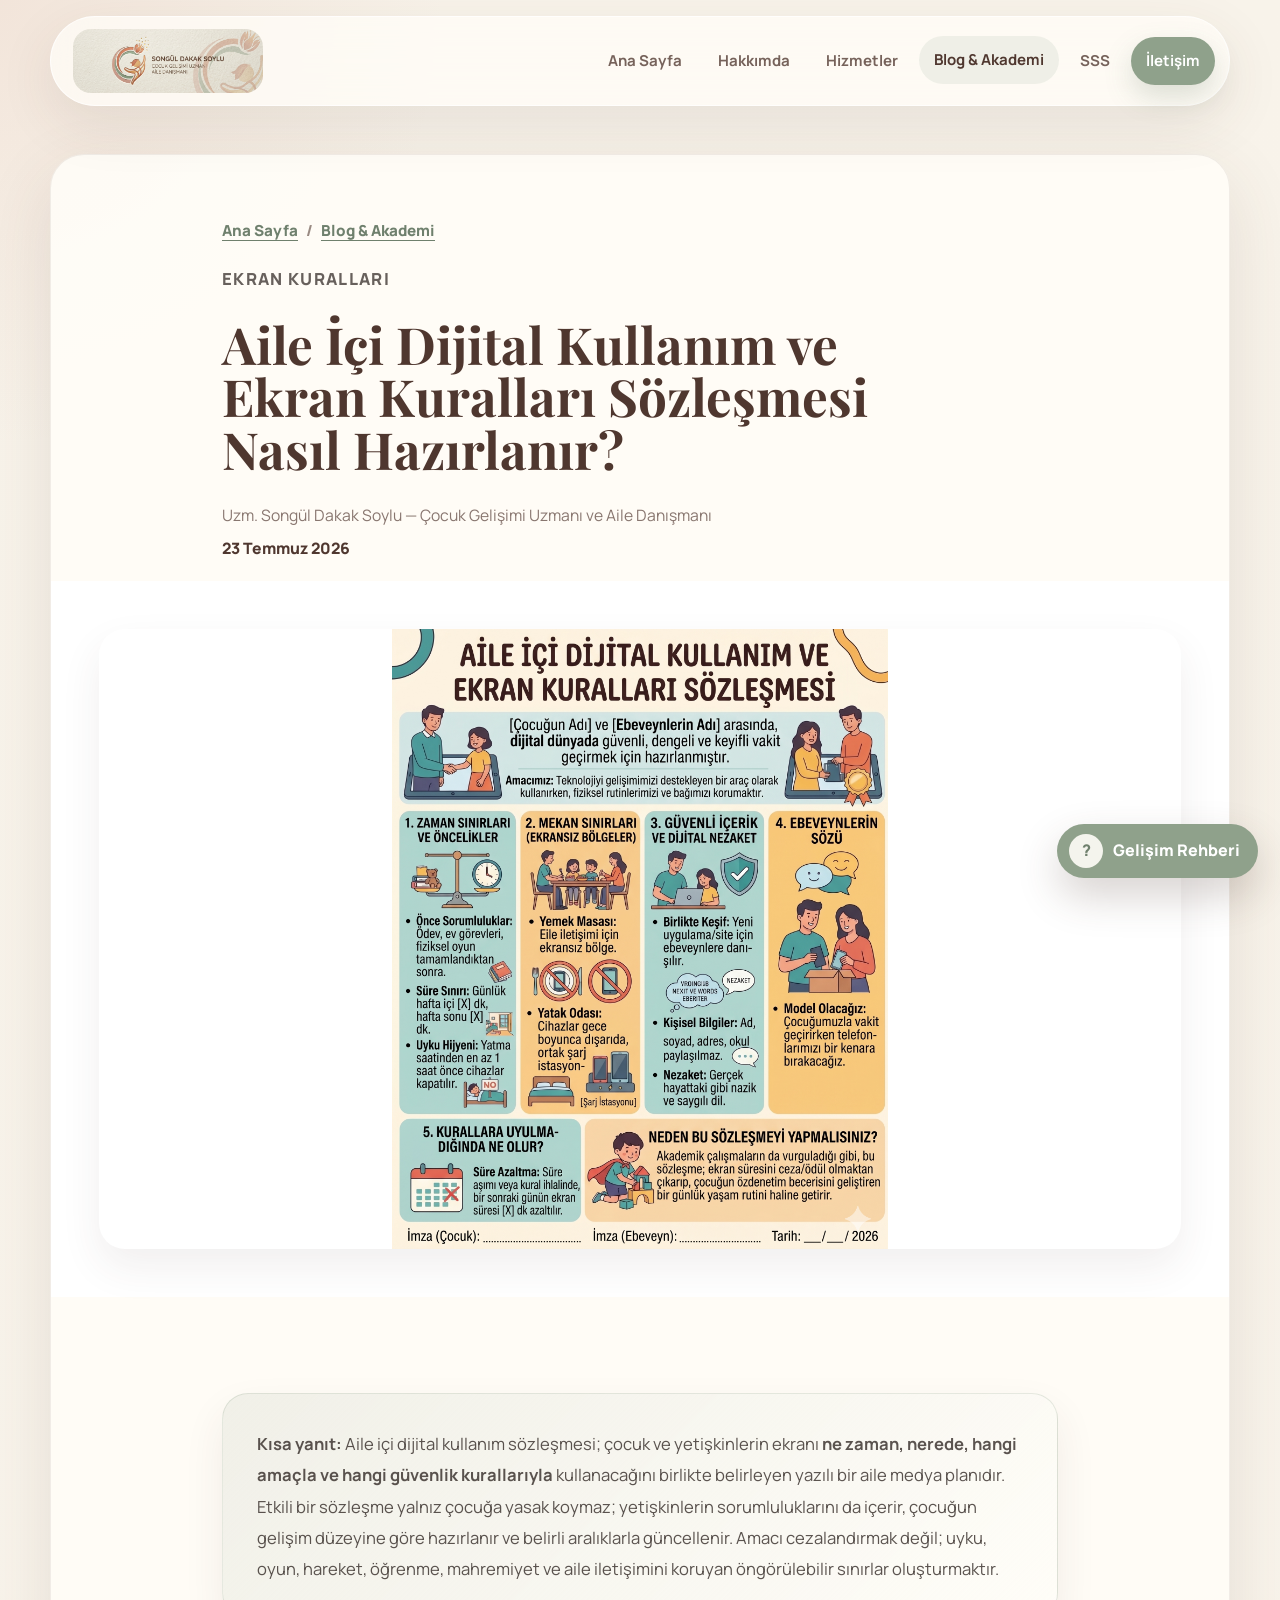
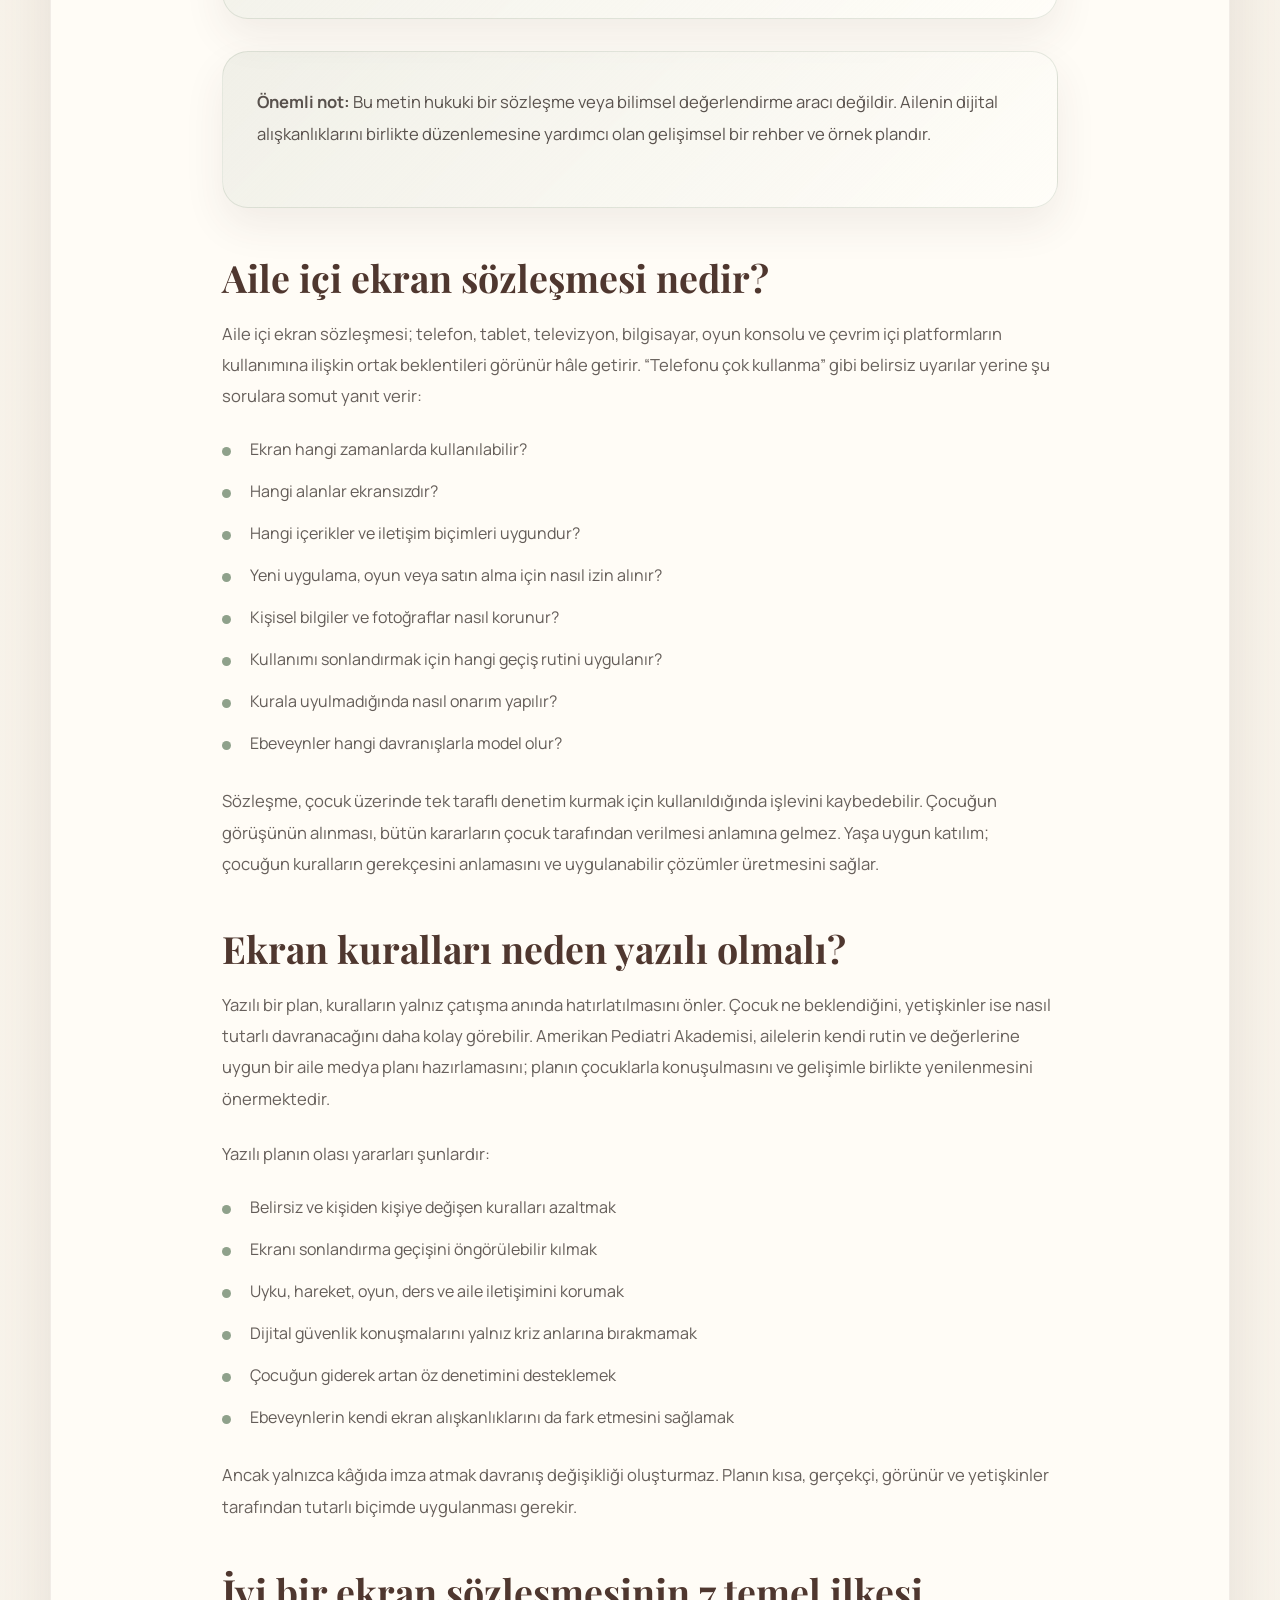
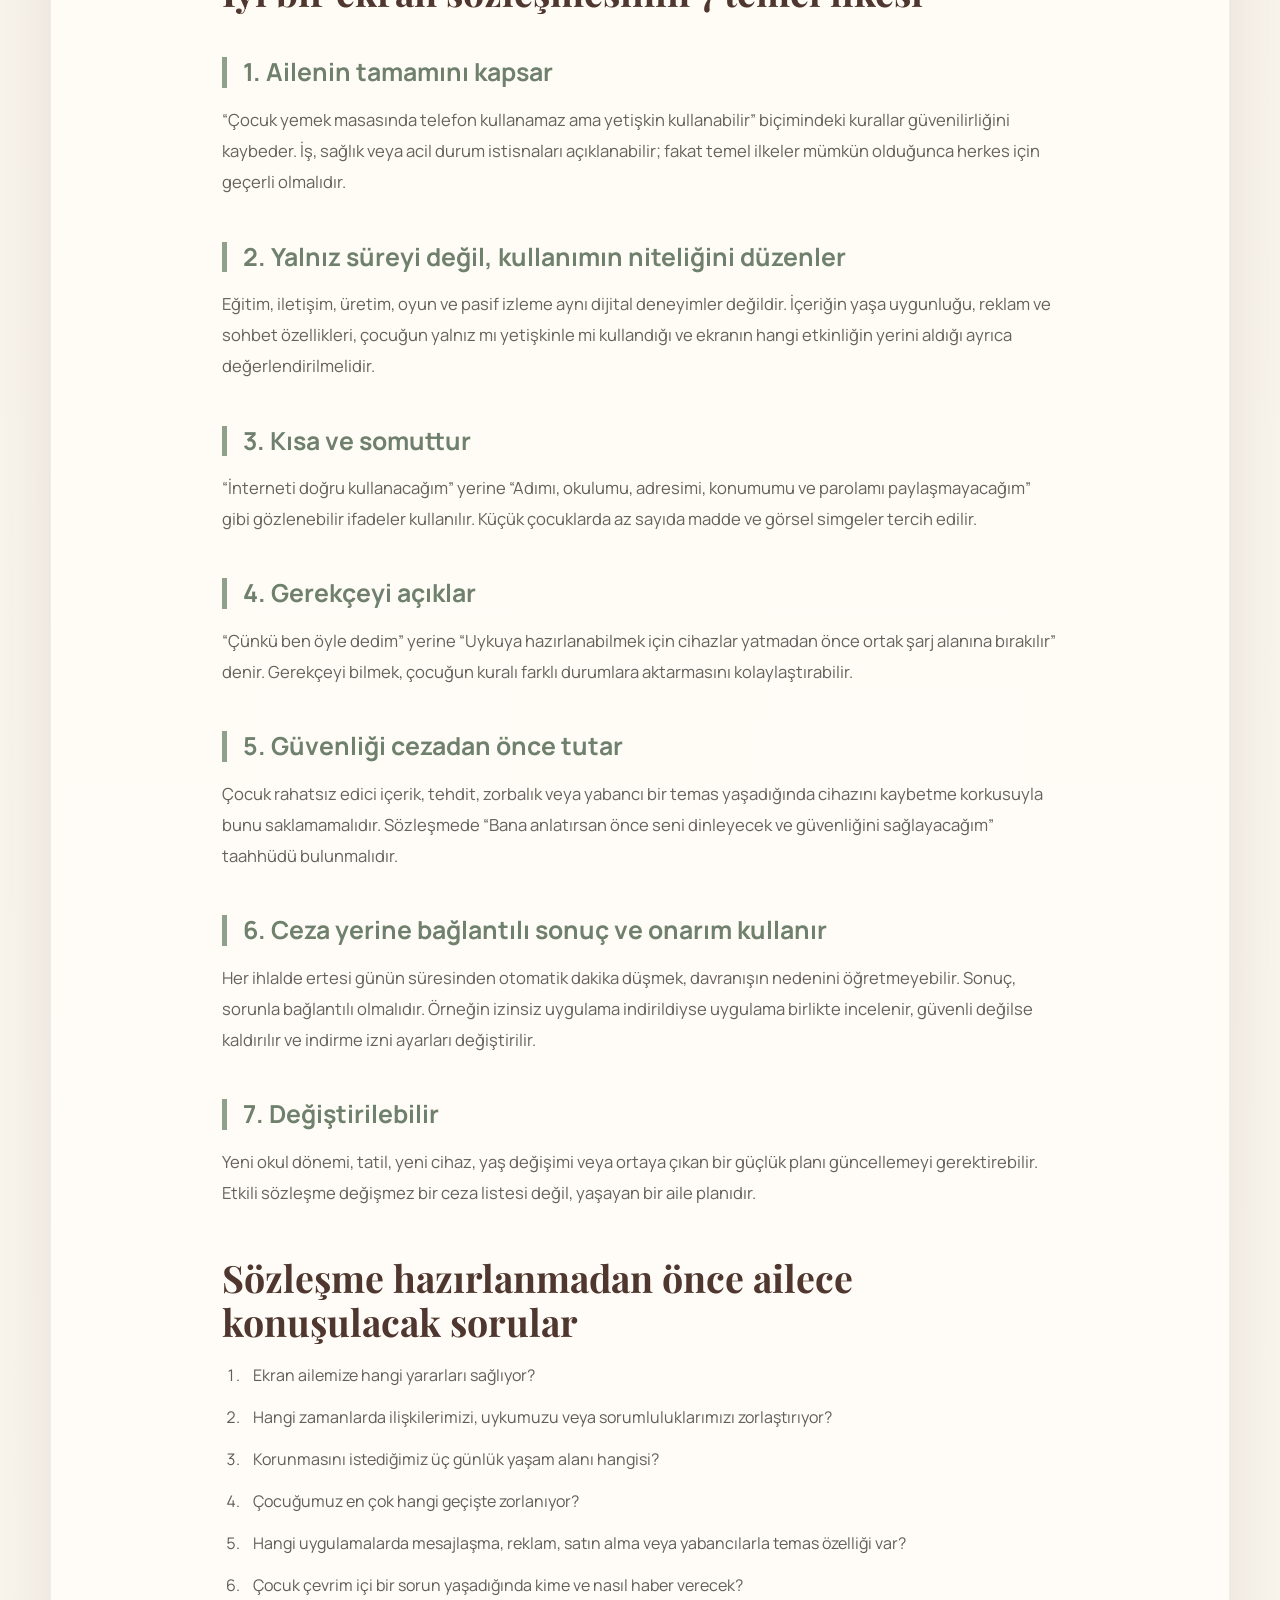
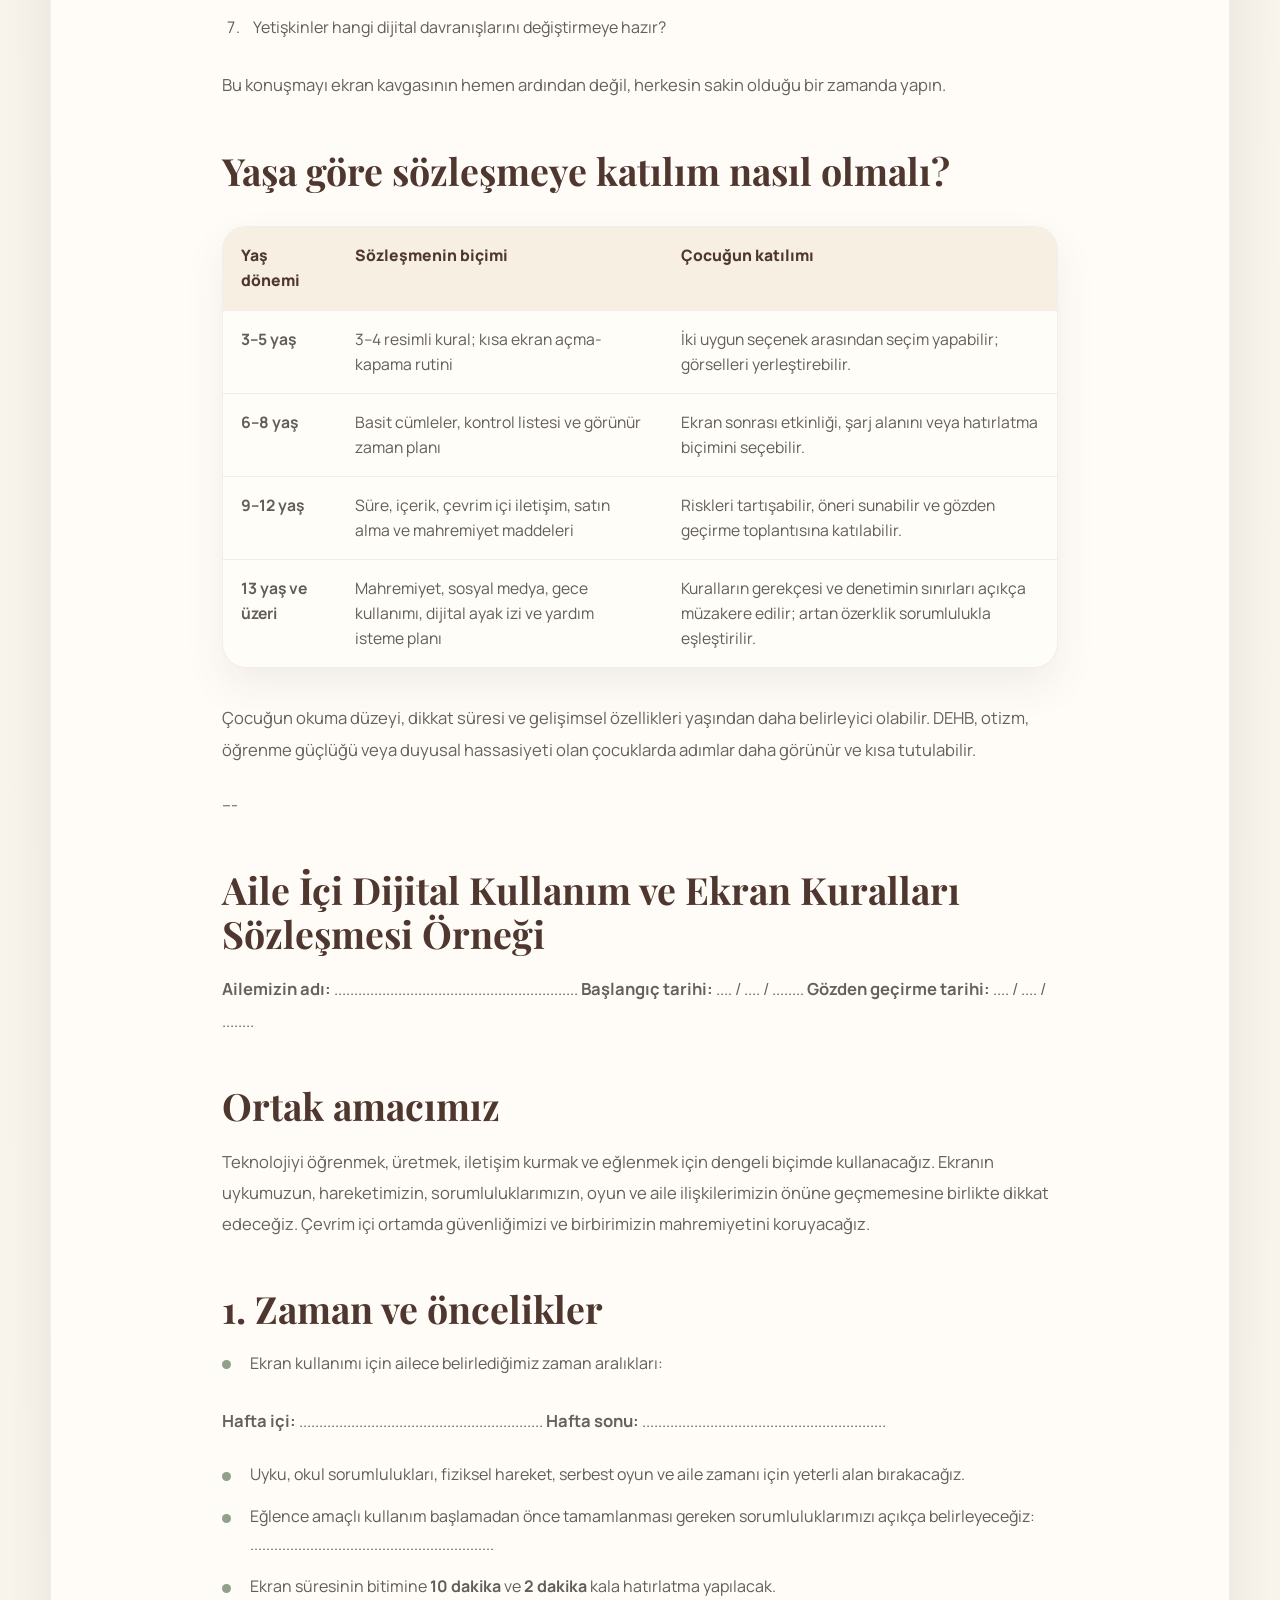
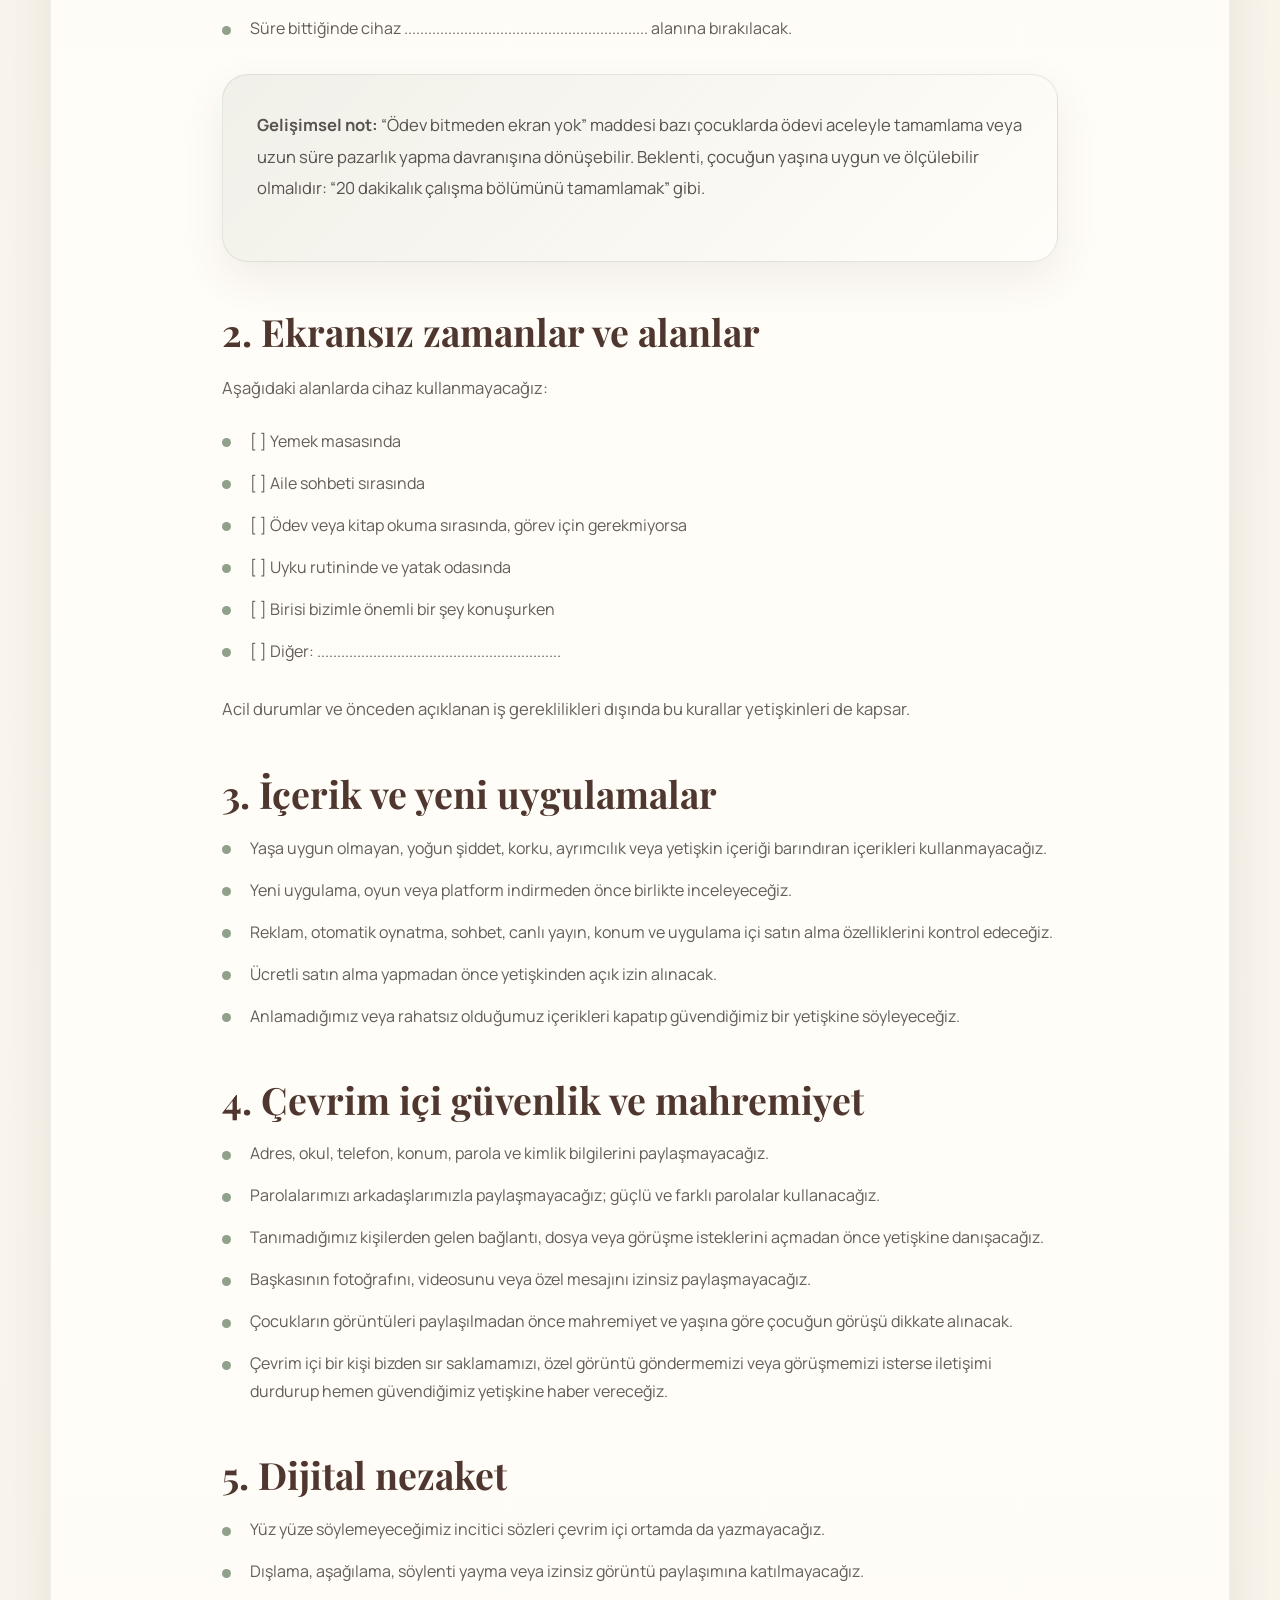
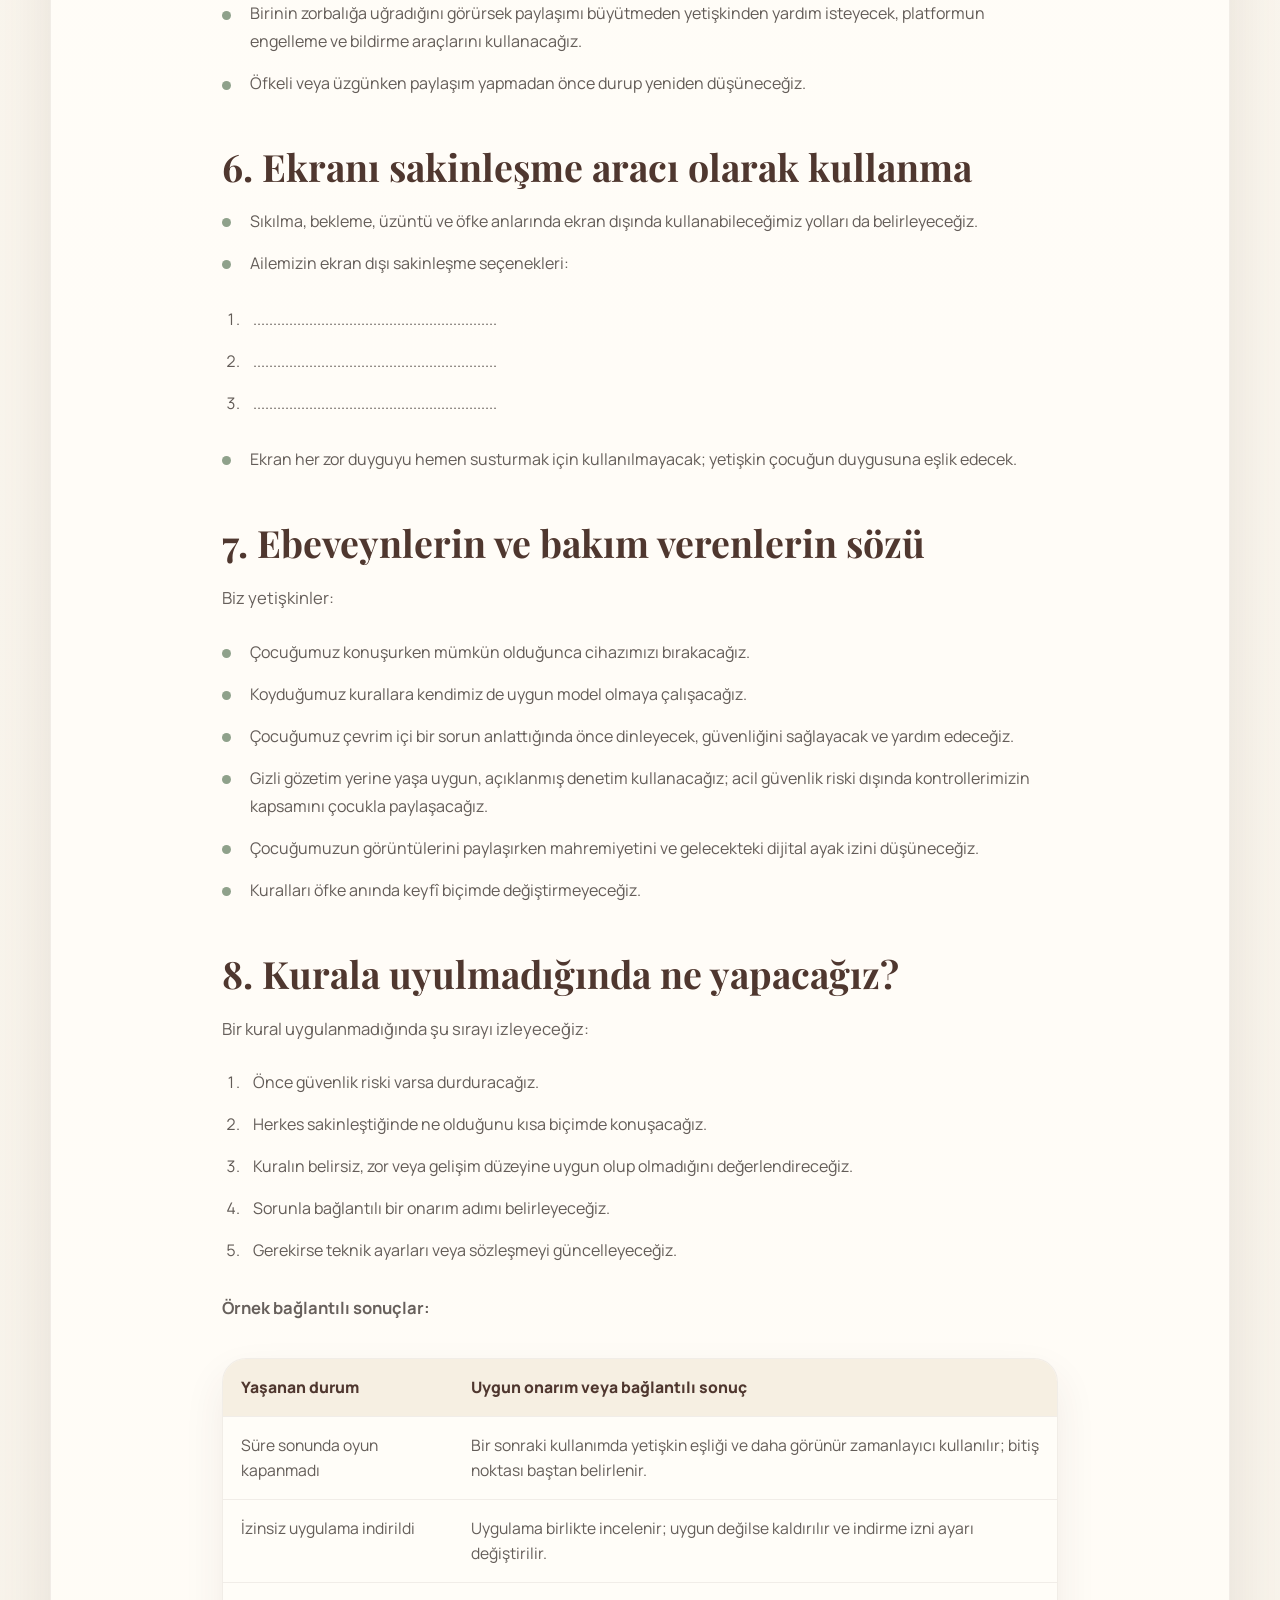
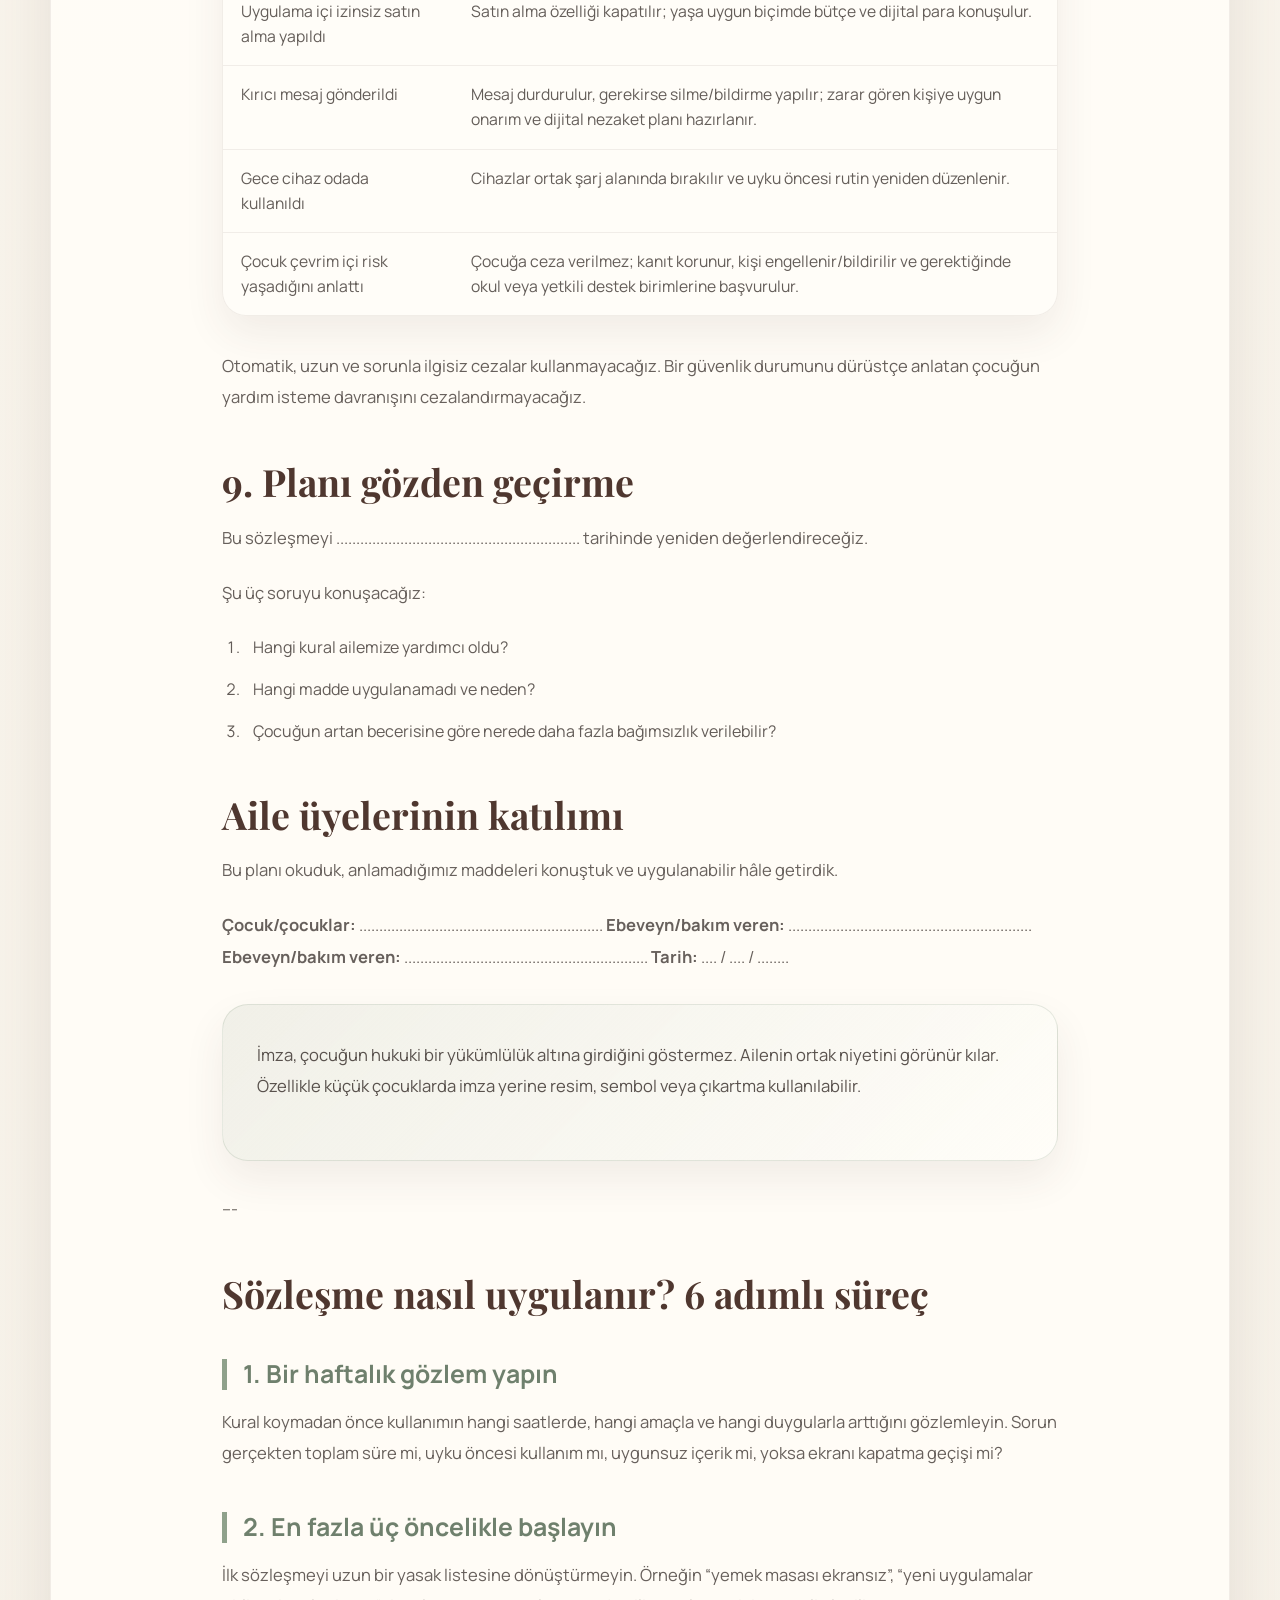
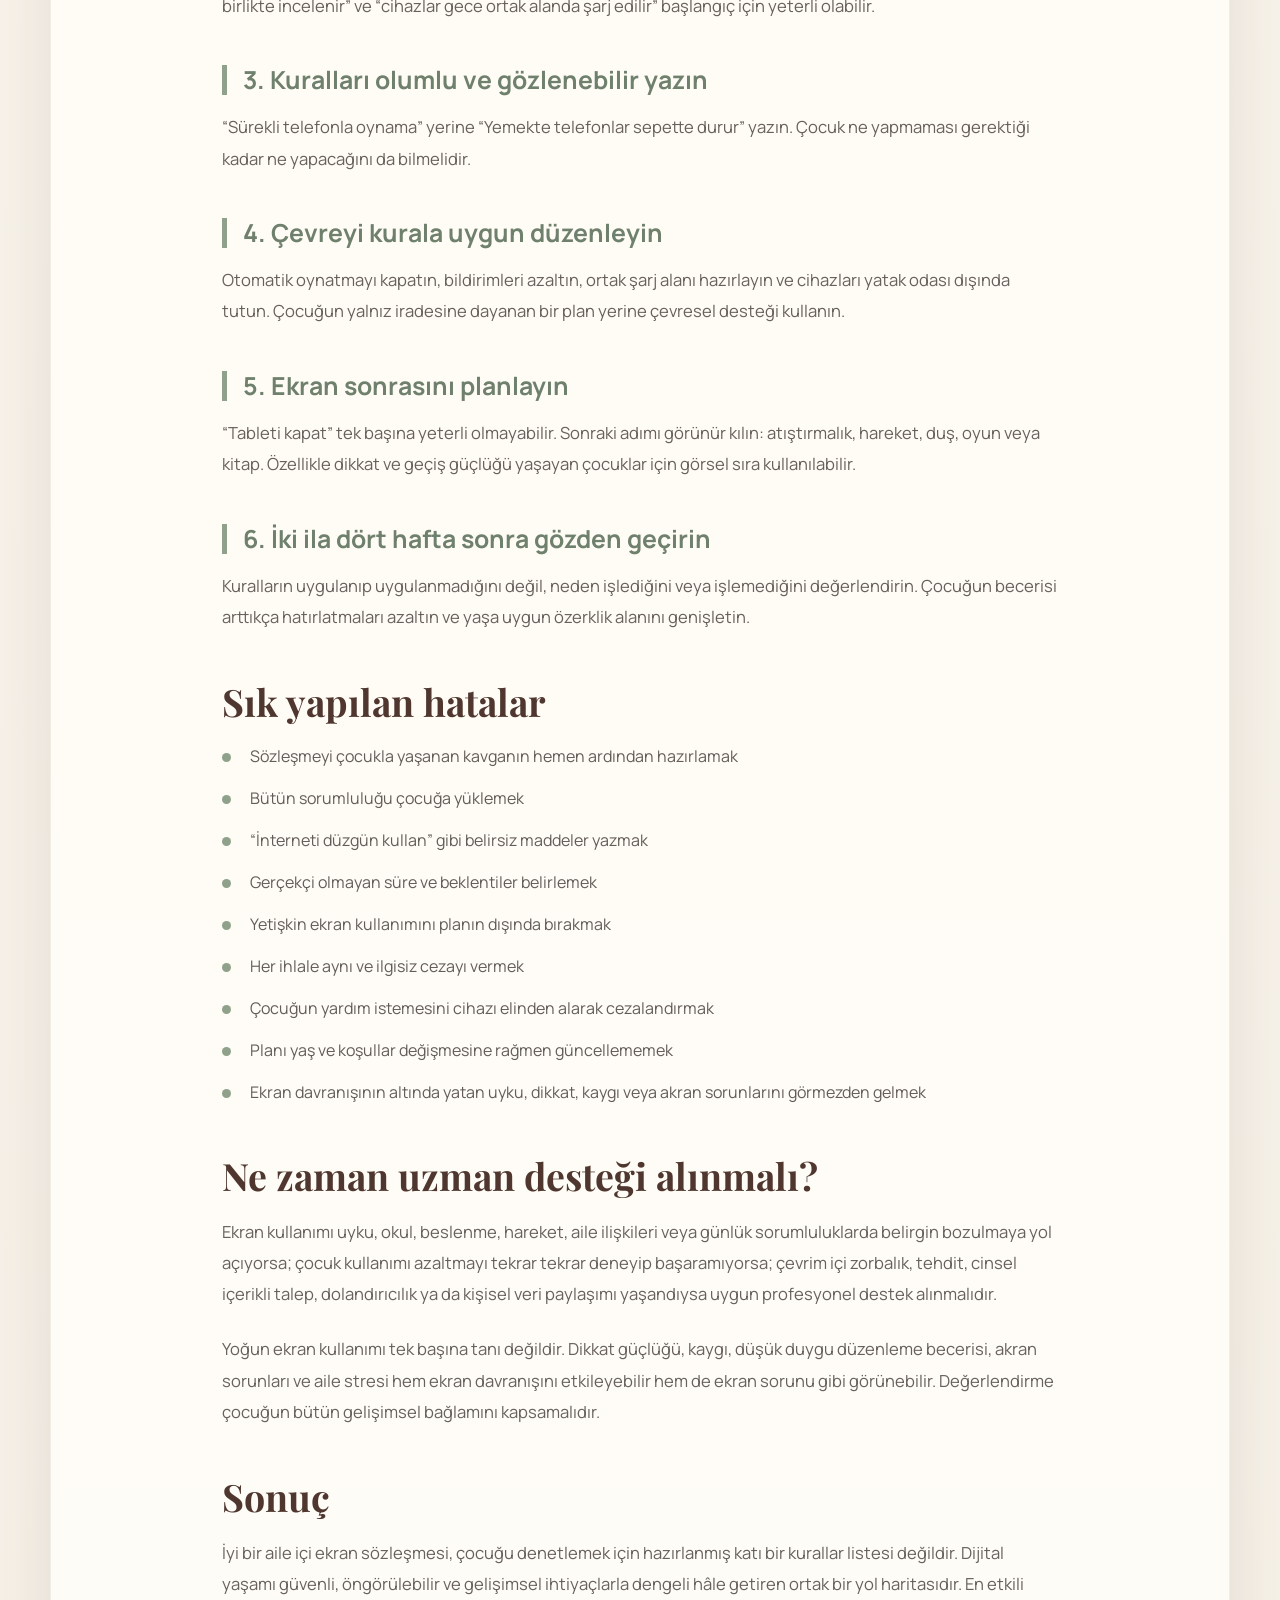
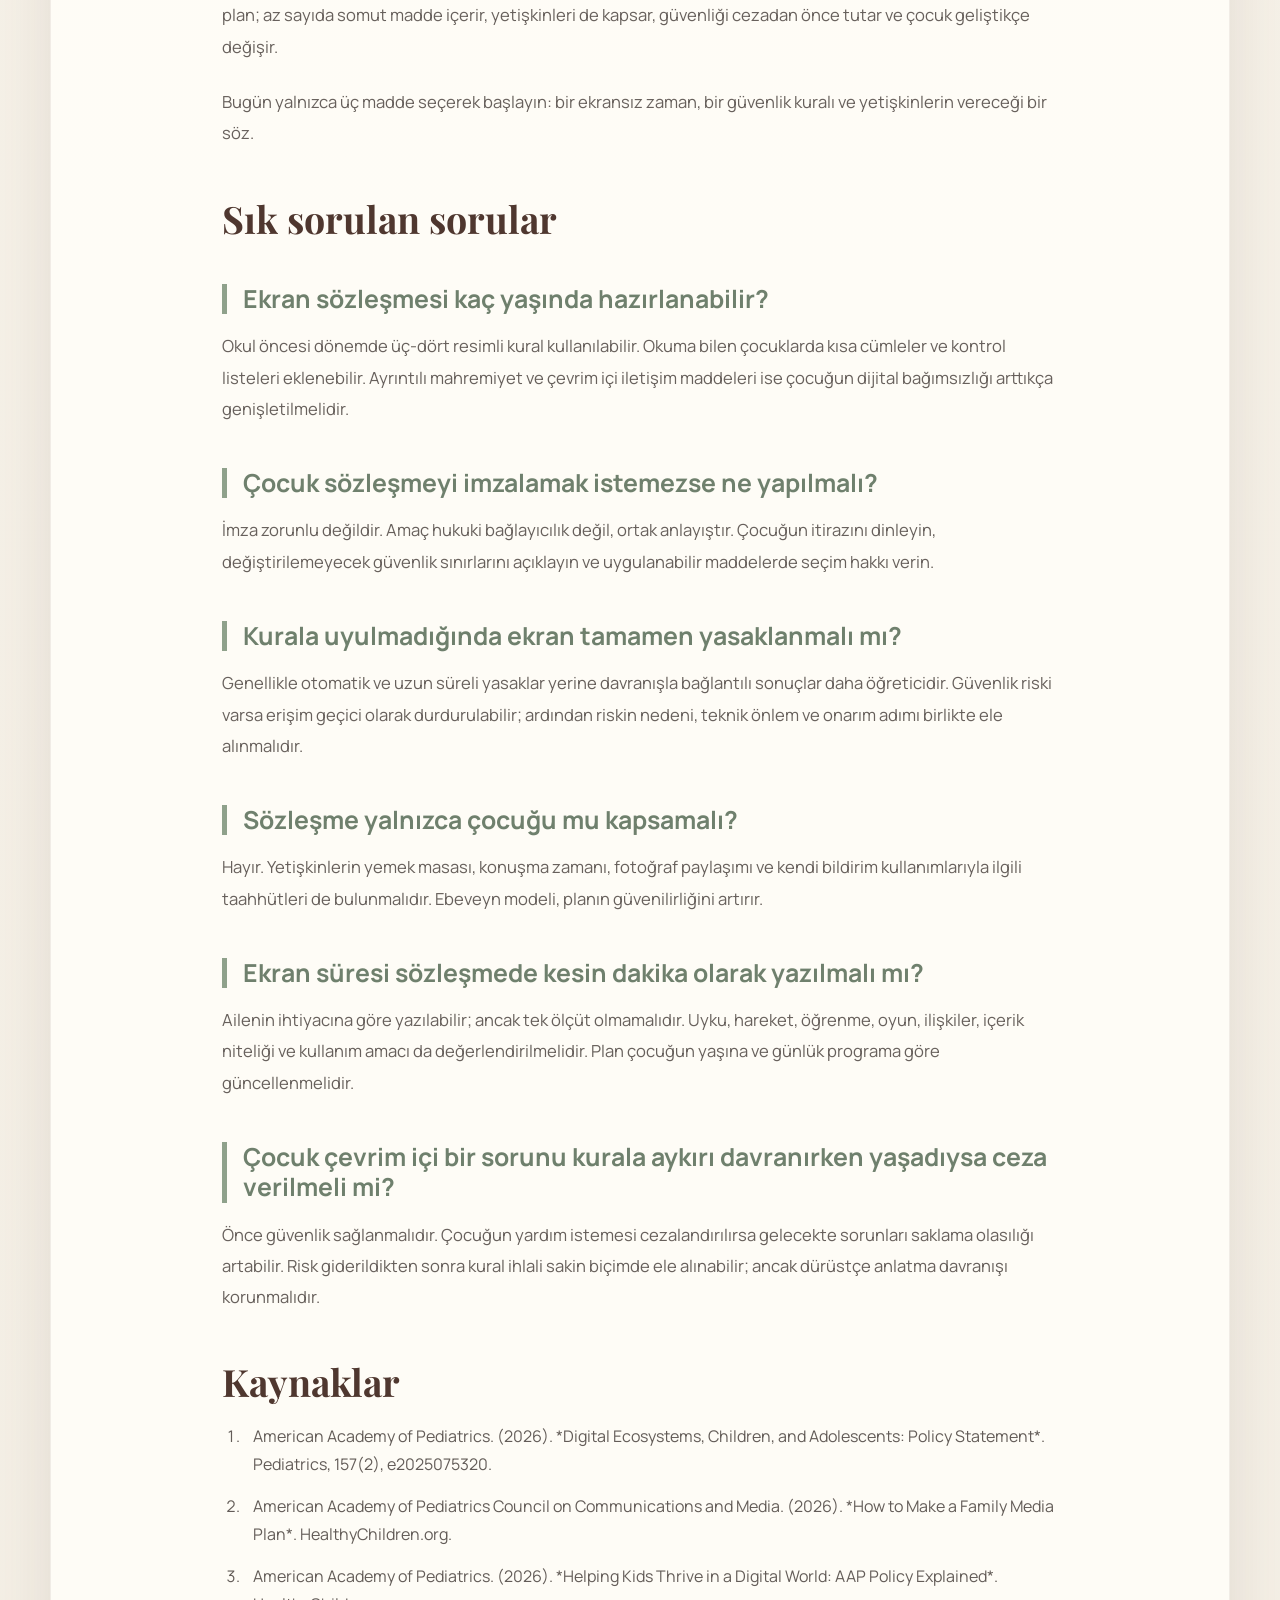
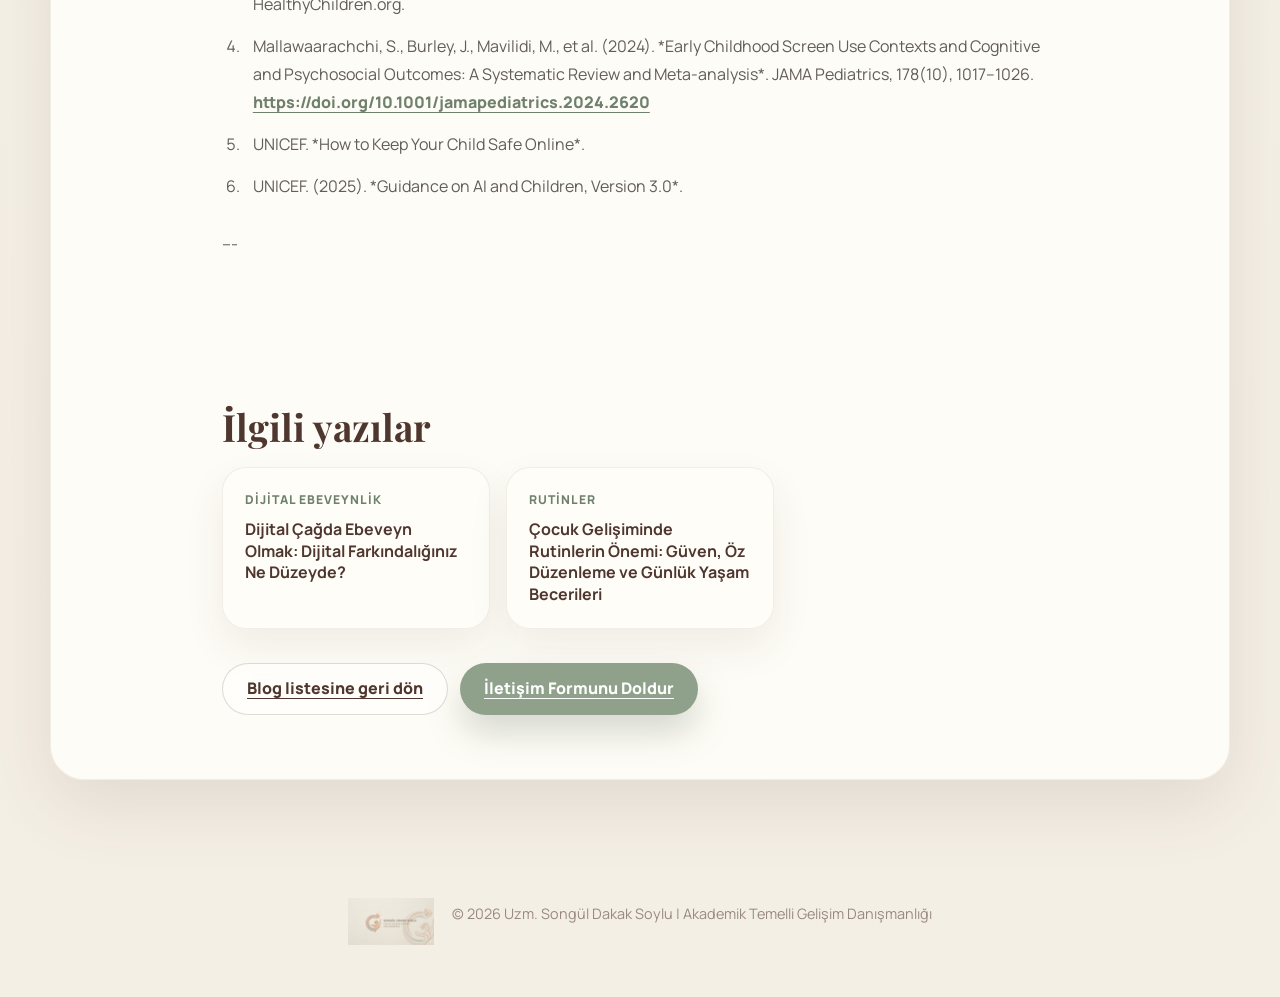
==== blog/aile-ici-ekran-kurallari-sozlesmesi/index.html @ cb14204f "Update six blog articles with SEO and GEO pages" ====
<!DOCTYPE html>
<html lang="tr">
<head>
  <meta charset="UTF-8">
  <meta name="viewport" content="width=device-width, initial-scale=1.0">
  <title>Aile İçi Ekran Kuralları Sözleşmesi: Ücretsiz Örnek ve Uygulama Rehberi</title>
  <meta name="description" content="Çocuklarla ekran kuralları nasıl belirlenir? Yaşa uyarlanabilir aile dijital kullanım sözleşmesini inceleyin; süre, içerik, güvenlik ve sonuçları birlikte planlayın.">
  <link rel="canonical" href="https://songuldakaksoylu.com/blog/aile-ici-ekran-kurallari-sozlesmesi/">
  <meta property="og:type" content="article">
  <meta property="og:locale" content="tr_TR">
  <meta property="og:title" content="Aile İçi Ekran Kuralları Sözleşmesi: Ücretsiz Örnek ve Uygulama Rehberi">
  <meta property="og:description" content="Çocuklarla ekran kuralları nasıl belirlenir? Yaşa uyarlanabilir aile dijital kullanım sözleşmesini inceleyin; süre, içerik, güvenlik ve sonuçları birlikte planlayın.">
  <meta property="og:url" content="https://songuldakaksoylu.com/blog/aile-ici-ekran-kurallari-sozlesmesi/">
  <meta property="og:image" content="https://songuldakaksoylu.com/assets/images/blog-ekran.png">
  <meta name="twitter:card" content="summary_large_image">
  <meta name="twitter:title" content="Aile İçi Ekran Kuralları Sözleşmesi: Ücretsiz Örnek ve Uygulama Rehberi">
  <meta name="twitter:description" content="Çocuklarla ekran kuralları nasıl belirlenir? Yaşa uyarlanabilir aile dijital kullanım sözleşmesini inceleyin; süre, içerik, güvenlik ve sonuçları birlikte planlayın.">
  <meta name="twitter:image" content="https://songuldakaksoylu.com/assets/images/blog-ekran.png">
  <link rel="preconnect" href="https://fonts.googleapis.com">
  <link rel="preconnect" href="https://fonts.gstatic.com" crossorigin>
  <link href="https://fonts.googleapis.com/css2?family=Manrope:wght@400;500;600;700;800&family=Playfair+Display:wght@600;700&display=swap" rel="stylesheet">
  <link rel="stylesheet" href="../../assets/css/style.css">
  <script type="application/ld+json">
{
  "@context": "https://schema.org",
  "@type": "BlogPosting",
  "headline": "Aile İçi Dijital Kullanım ve Ekran Kuralları Sözleşmesi Nasıl Hazırlanır?",
  "description": "Çocuklarla ekran kuralları nasıl belirlenir? Yaşa uyarlanabilir aile dijital kullanım sözleşmesini inceleyin; süre, içerik, güvenlik ve sonuçları birlikte planlayın.",
  "image": [
    "https://songuldakaksoylu.com/assets/images/blog-ekran.png"
  ],
  "author": {
    "@type": "Person",
    "name": "Uzm. Songül Dakak Soylu",
    "jobTitle": "Çocuk Gelişimi Uzmanı ve Aile Danışmanı"
  },
  "publisher": {
    "@type": "Organization",
    "name": "Songül Dakak Soylu",
    "logo": {
      "@type": "ImageObject",
      "url": "https://songuldakaksoylu.com/assets/images/logo-son.png"
    }
  },
  "datePublished": "2026-07-23",
  "dateModified": "2026-07-23",
  "mainEntityOfPage": {
    "@type": "WebPage",
    "@id": "https://songuldakaksoylu.com/blog/aile-ici-ekran-kurallari-sozlesmesi/"
  },
  "inLanguage": "tr-TR"
}
</script>
<script type="application/ld+json">
{
  "@context": "https://schema.org",
  "@type": "BreadcrumbList",
  "itemListElement": [
    {
      "@type": "ListItem",
      "position": 1,
      "name": "Ana Sayfa",
      "item": "https://songuldakaksoylu.com/"
    },
    {
      "@type": "ListItem",
      "position": 2,
      "name": "Blog & Akademi",
      "item": "https://songuldakaksoylu.com/blog.html"
    },
    {
      "@type": "ListItem",
      "position": 3,
      "name": "Aile İçi Dijital Kullanım ve Ekran Kuralları Sözleşmesi Nasıl Hazırlanır?",
      "item": "https://songuldakaksoylu.com/blog/aile-ici-ekran-kurallari-sozlesmesi/"
    }
  ]
}
</script>
<script type="application/ld+json">
{
  "@context": "https://schema.org",
  "@type": "FAQPage",
  "mainEntity": [
    {
      "@type": "Question",
      "name": "Ekran sözleşmesi kaç yaşında hazırlanabilir?",
      "acceptedAnswer": {
        "@type": "Answer",
        "text": "Okul öncesi dönemde üç dört resimli kural kullanılabilir. Okuma bilen çocuklarda kısa cümleler ve kontrol listeleri eklenebilir. Ayrıntılı mahremiyet ve çevrim içi iletişim maddeleri ise çocuğun dijital bağımsızlığı arttıkça genişletilmelidir."
      }
    },
    {
      "@type": "Question",
      "name": "Çocuk sözleşmeyi imzalamak istemezse ne yapılmalı?",
      "acceptedAnswer": {
        "@type": "Answer",
        "text": "İmza zorunlu değildir. Amaç hukuki bağlayıcılık değil, ortak anlayıştır. Çocuğun itirazını dinleyin, değiştirilemeyecek güvenlik sınırlarını açıklayın ve uygulanabilir maddelerde seçim hakkı verin."
      }
    },
    {
      "@type": "Question",
      "name": "Kurala uyulmadığında ekran tamamen yasaklanmalı mı?",
      "acceptedAnswer": {
        "@type": "Answer",
        "text": "Genellikle otomatik ve uzun süreli yasaklar yerine davranışla bağlantılı sonuçlar daha öğreticidir. Güvenlik riski varsa erişim geçici olarak durdurulabilir; ardından riskin nedeni, teknik önlem ve onarım adımı birlikte ele alınmalıdır."
      }
    },
    {
      "@type": "Question",
      "name": "Sözleşme yalnızca çocuğu mu kapsamalı?",
      "acceptedAnswer": {
        "@type": "Answer",
        "text": "Hayır. Yetişkinlerin yemek masası, konuşma zamanı, fotoğraf paylaşımı ve kendi bildirim kullanımlarıyla ilgili taahhütleri de bulunmalıdır. Ebeveyn modeli, planın güvenilirliğini artırır."
      }
    },
    {
      "@type": "Question",
      "name": "Ekran süresi sözleşmede kesin dakika olarak yazılmalı mı?",
      "acceptedAnswer": {
        "@type": "Answer",
        "text": "Ailenin ihtiyacına göre yazılabilir; ancak tek ölçüt olmamalıdır. Uyku, hareket, öğrenme, oyun, ilişkiler, içerik niteliği ve kullanım amacı da değerlendirilmelidir. Plan çocuğun yaşına ve günlük programa göre güncellenmelidir."
      }
    },
    {
      "@type": "Question",
      "name": "Çocuk çevrim içi bir sorunu kurala aykırı davranırken yaşadıysa ceza verilmeli mi?",
      "acceptedAnswer": {
        "@type": "Answer",
        "text": "Önce güvenlik sağlanmalıdır. Çocuğun yardım istemesi cezalandırılırsa gelecekte sorunları saklama olasılığı artabilir. Risk giderildikten sonra kural ihlali sakin biçimde ele alınabilir; ancak dürüstçe anlatma davranışı korunmalıdır."
      }
    }
  ]
}
</script>
</head>
<body>
  <header class="site-header" data-header>
    <a class="brand" href="../../index.html" aria-label="Ana sayfa"><img src="../../assets/images/logo-son.png" alt="Songül Dakak Soylu logosu"></a>
    <button class="menu-toggle" type="button" aria-label="Menüyü aç" aria-expanded="false" data-menu-toggle><span></span><span></span></button>
    <nav class="site-nav" data-nav>
      <a href="../../index.html">Ana Sayfa</a>
      <a href="../../hakkimda.html">Hakkımda</a>
      <a href="../../hizmetler.html">Hizmetler</a>
      <a class="is-active" href="../../blog.html">Blog & Akademi</a>
      <a href="../../sss.html">SSS</a>
      <a class="nav-cta" href="../../iletisim.html">İletişim</a>
    </nav>
  </header>

  <main class="page-main blog-article-page">
    <article class="blog-detail-card blog-article">
      <div class="article-content article-header-content">
        <nav class="article-breadcrumbs" aria-label="Blog yolu"><a href="../../index.html">Ana Sayfa</a><span aria-hidden="true">/</span><a href="../../blog.html">Blog & Akademi</a></nav>
        <p class="eyebrow">Ekran kuralları</p>
        <h1 class="article-title">Aile İçi Dijital Kullanım ve Ekran Kuralları Sözleşmesi Nasıl Hazırlanır?</h1>
        <p class="article-meta"><span>Uzm. Songül Dakak Soylu — Çocuk Gelişimi Uzmanı ve Aile Danışmanı</span><time datetime="2026-07-23">23 Temmuz 2026</time></p>
      </div>
      <div class="article-image-container"><img src="../../assets/images/blog-ekran.png" alt="Aile içi dijital kullanım ve ekran kuralları sözleşmesini anlatan görsel" loading="eager"></div>
      <section class="article-content">
        <p class="short-answer"><strong>Kısa yanıt:</strong> Aile içi dijital kullanım sözleşmesi; çocuk ve yetişkinlerin ekranı <strong>ne zaman, nerede, hangi amaçla ve hangi güvenlik kurallarıyla</strong> kullanacağını birlikte belirleyen yazılı bir aile medya planıdır. Etkili bir sözleşme yalnız çocuğa yasak koymaz; yetişkinlerin sorumluluklarını da içerir, çocuğun gelişim düzeyine göre hazırlanır ve belirli aralıklarla güncellenir. Amacı cezalandırmak değil; uyku, oyun, hareket, öğrenme, mahremiyet ve aile iletişimini koruyan öngörülebilir sınırlar oluşturmaktır.</p>
<blockquote><p><strong>Önemli not:</strong> Bu metin hukuki bir sözleşme veya bilimsel değerlendirme aracı değildir. Ailenin dijital alışkanlıklarını birlikte düzenlemesine yardımcı olan gelişimsel bir rehber ve örnek plandır.</p></blockquote>
<h2 class="article-section-title" id="aile-ici-ekran-sozlesmesi-nedir">Aile içi ekran sözleşmesi nedir?</h2>
<p>Aile içi ekran sözleşmesi; telefon, tablet, televizyon, bilgisayar, oyun konsolu ve çevrim içi platformların kullanımına ilişkin ortak beklentileri görünür hâle getirir. “Telefonu çok kullanma” gibi belirsiz uyarılar yerine şu sorulara somut yanıt verir:</p>
<ul><li>Ekran hangi zamanlarda kullanılabilir?</li><li>Hangi alanlar ekransızdır?</li><li>Hangi içerikler ve iletişim biçimleri uygundur?</li><li>Yeni uygulama, oyun veya satın alma için nasıl izin alınır?</li><li>Kişisel bilgiler ve fotoğraflar nasıl korunur?</li><li>Kullanımı sonlandırmak için hangi geçiş rutini uygulanır?</li><li>Kurala uyulmadığında nasıl onarım yapılır?</li><li>Ebeveynler hangi davranışlarla model olur?</li></ul>
<p>Sözleşme, çocuk üzerinde tek taraflı denetim kurmak için kullanıldığında işlevini kaybedebilir. Çocuğun görüşünün alınması, bütün kararların çocuk tarafından verilmesi anlamına gelmez. Yaşa uygun katılım; çocuğun kuralların gerekçesini anlamasını ve uygulanabilir çözümler üretmesini sağlar.</p>
<h2 class="article-section-title" id="ekran-kurallari-neden-yazili-olmali">Ekran kuralları neden yazılı olmalı?</h2>
<p>Yazılı bir plan, kuralların yalnız çatışma anında hatırlatılmasını önler. Çocuk ne beklendiğini, yetişkinler ise nasıl tutarlı davranacağını daha kolay görebilir. Amerikan Pediatri Akademisi, ailelerin kendi rutin ve değerlerine uygun bir aile medya planı hazırlamasını; planın çocuklarla konuşulmasını ve gelişimle birlikte yenilenmesini önermektedir.</p>
<p>Yazılı planın olası yararları şunlardır:</p>
<ul><li>Belirsiz ve kişiden kişiye değişen kuralları azaltmak</li><li>Ekranı sonlandırma geçişini öngörülebilir kılmak</li><li>Uyku, hareket, oyun, ders ve aile iletişimini korumak</li><li>Dijital güvenlik konuşmalarını yalnız kriz anlarına bırakmamak</li><li>Çocuğun giderek artan öz denetimini desteklemek</li><li>Ebeveynlerin kendi ekran alışkanlıklarını da fark etmesini sağlamak</li></ul>
<p>Ancak yalnızca kâğıda imza atmak davranış değişikliği oluşturmaz. Planın kısa, gerçekçi, görünür ve yetişkinler tarafından tutarlı biçimde uygulanması gerekir.</p>
<h2 class="article-section-title" id="iyi-bir-ekran-sozlesmesinin-7-temel-ilkesi">İyi bir ekran sözleşmesinin 7 temel ilkesi</h2>
<h3 id="1-ailenin-tamamini-kapsar">1. Ailenin tamamını kapsar</h3>
<p>“Çocuk yemek masasında telefon kullanamaz ama yetişkin kullanabilir” biçimindeki kurallar güvenilirliğini kaybeder. İş, sağlık veya acil durum istisnaları açıklanabilir; fakat temel ilkeler mümkün olduğunca herkes için geçerli olmalıdır.</p>
<h3 id="2-yalniz-sureyi-degil-kullanimin-niteligini-duzenler">2. Yalnız süreyi değil, kullanımın niteliğini düzenler</h3>
<p>Eğitim, iletişim, üretim, oyun ve pasif izleme aynı dijital deneyimler değildir. İçeriğin yaşa uygunluğu, reklam ve sohbet özellikleri, çocuğun yalnız mı yetişkinle mi kullandığı ve ekranın hangi etkinliğin yerini aldığı ayrıca değerlendirilmelidir.</p>
<h3 id="3-kisa-ve-somuttur">3. Kısa ve somuttur</h3>
<p>“İnterneti doğru kullanacağım” yerine “Adımı, okulumu, adresimi, konumumu ve parolamı paylaşmayacağım” gibi gözlenebilir ifadeler kullanılır. Küçük çocuklarda az sayıda madde ve görsel simgeler tercih edilir.</p>
<h3 id="4-gerekceyi-aciklar">4. Gerekçeyi açıklar</h3>
<p>“Çünkü ben öyle dedim” yerine “Uykuya hazırlanabilmek için cihazlar yatmadan önce ortak şarj alanına bırakılır” denir. Gerekçeyi bilmek, çocuğun kuralı farklı durumlara aktarmasını kolaylaştırabilir.</p>
<h3 id="5-guvenligi-cezadan-once-tutar">5. Güvenliği cezadan önce tutar</h3>
<p>Çocuk rahatsız edici içerik, tehdit, zorbalık veya yabancı bir temas yaşadığında cihazını kaybetme korkusuyla bunu saklamamalıdır. Sözleşmede “Bana anlatırsan önce seni dinleyecek ve güvenliğini sağlayacağım” taahhüdü bulunmalıdır.</p>
<h3 id="6-ceza-yerine-baglantili-sonuc-ve-onarim-kullanir">6. Ceza yerine bağlantılı sonuç ve onarım kullanır</h3>
<p>Her ihlalde ertesi günün süresinden otomatik dakika düşmek, davranışın nedenini öğretmeyebilir. Sonuç, sorunla bağlantılı olmalıdır. Örneğin izinsiz uygulama indirildiyse uygulama birlikte incelenir, güvenli değilse kaldırılır ve indirme izni ayarları değiştirilir.</p>
<h3 id="7-degistirilebilir">7. Değiştirilebilir</h3>
<p>Yeni okul dönemi, tatil, yeni cihaz, yaş değişimi veya ortaya çıkan bir güçlük planı güncellemeyi gerektirebilir. Etkili sözleşme değişmez bir ceza listesi değil, yaşayan bir aile planıdır.</p>
<h2 class="article-section-title" id="sozlesme-hazirlanmadan-once-ailece-konusulacak-sorular">Sözleşme hazırlanmadan önce ailece konuşulacak sorular</h2>
<ol><li>Ekran ailemize hangi yararları sağlıyor?</li><li>Hangi zamanlarda ilişkilerimizi, uykumuzu veya sorumluluklarımızı zorlaştırıyor?</li><li>Korunmasını istediğimiz üç günlük yaşam alanı hangisi?</li><li>Çocuğumuz en çok hangi geçişte zorlanıyor?</li><li>Hangi uygulamalarda mesajlaşma, reklam, satın alma veya yabancılarla temas özelliği var?</li><li>Çocuk çevrim içi bir sorun yaşadığında kime ve nasıl haber verecek?</li><li>Yetişkinler hangi dijital davranışlarını değiştirmeye hazır?</li></ol>
<p>Bu konuşmayı ekran kavgasının hemen ardından değil, herkesin sakin olduğu bir zamanda yapın.</p>
<h2 class="article-section-title" id="yasa-gore-sozlesmeye-katilim-nasil-olmali">Yaşa göre sözleşmeye katılım nasıl olmalı?</h2>
<div class="table-wrap"><table><thead><tr><th>Yaş dönemi</th><th>Sözleşmenin biçimi</th><th>Çocuğun katılımı</th></tr></thead><tbody><tr><td><strong>3–5 yaş</strong></td><td>3–4 resimli kural; kısa ekran açma-kapama rutini</td><td>İki uygun seçenek arasından seçim yapabilir; görselleri yerleştirebilir.</td></tr><tr><td><strong>6–8 yaş</strong></td><td>Basit cümleler, kontrol listesi ve görünür zaman planı</td><td>Ekran sonrası etkinliği, şarj alanını veya hatırlatma biçimini seçebilir.</td></tr><tr><td><strong>9–12 yaş</strong></td><td>Süre, içerik, çevrim içi iletişim, satın alma ve mahremiyet maddeleri</td><td>Riskleri tartışabilir, öneri sunabilir ve gözden geçirme toplantısına katılabilir.</td></tr><tr><td><strong>13 yaş ve üzeri</strong></td><td>Mahremiyet, sosyal medya, gece kullanımı, dijital ayak izi ve yardım isteme planı</td><td>Kuralların gerekçesi ve denetimin sınırları açıkça müzakere edilir; artan özerklik sorumlulukla eşleştirilir.</td></tr></tbody></table></div>
<p>Çocuğun okuma düzeyi, dikkat süresi ve gelişimsel özellikleri yaşından daha belirleyici olabilir. DEHB, otizm, öğrenme güçlüğü veya duyusal hassasiyeti olan çocuklarda adımlar daha görünür ve kısa tutulabilir.</p>
<p>---</p>
<h2 class="article-section-title" id="aile-ici-dijital-kullanim-ve-ekran-kurallari-sozlesmesi-ornegi">Aile İçi Dijital Kullanım ve Ekran Kuralları Sözleşmesi Örneği</h2>
<p><strong>Ailemizin adı:</strong> ............................................................. <strong>Başlangıç tarihi:</strong> .... / .... / ........ <strong>Gözden geçirme tarihi:</strong> .... / .... / ........</p>
<h2 class="article-section-title" id="ortak-amacimiz">Ortak amacımız</h2>
<p>Teknolojiyi öğrenmek, üretmek, iletişim kurmak ve eğlenmek için dengeli biçimde kullanacağız. Ekranın uykumuzun, hareketimizin, sorumluluklarımızın, oyun ve aile ilişkilerimizin önüne geçmemesine birlikte dikkat edeceğiz. Çevrim içi ortamda güvenliğimizi ve birbirimizin mahremiyetini koruyacağız.</p>
<h2 class="article-section-title" id="1-zaman-ve-oncelikler">1. Zaman ve öncelikler</h2>
<ul><li>Ekran kullanımı için ailece belirlediğimiz zaman aralıkları:</li></ul>
<p><strong>Hafta içi:</strong> ............................................................. <strong>Hafta sonu:</strong> .............................................................</p>
<ul><li>Uyku, okul sorumlulukları, fiziksel hareket, serbest oyun ve aile zamanı için yeterli alan bırakacağız.</li><li>Eğlence amaçlı kullanım başlamadan önce tamamlanması gereken sorumluluklarımızı açıkça belirleyeceğiz: .............................................................</li><li>Ekran süresinin bitimine <strong>10 dakika</strong> ve <strong>2 dakika</strong> kala hatırlatma yapılacak.</li><li>Süre bittiğinde cihaz ............................................................. alanına bırakılacak.</li></ul>
<blockquote><p><strong>Gelişimsel not:</strong> “Ödev bitmeden ekran yok” maddesi bazı çocuklarda ödevi aceleyle tamamlama veya uzun süre pazarlık yapma davranışına dönüşebilir. Beklenti, çocuğun yaşına uygun ve ölçülebilir olmalıdır: “20 dakikalık çalışma bölümünü tamamlamak” gibi.</p></blockquote>
<h2 class="article-section-title" id="2-ekransiz-zamanlar-ve-alanlar">2. Ekransız zamanlar ve alanlar</h2>
<p>Aşağıdaki alanlarda cihaz kullanmayacağız:</p>
<ul><li>[ ] Yemek masasında</li><li>[ ] Aile sohbeti sırasında</li><li>[ ] Ödev veya kitap okuma sırasında, görev için gerekmiyorsa</li><li>[ ] Uyku rutininde ve yatak odasında</li><li>[ ] Birisi bizimle önemli bir şey konuşurken</li><li>[ ] Diğer: .............................................................</li></ul>
<p>Acil durumlar ve önceden açıklanan iş gereklilikleri dışında bu kurallar yetişkinleri de kapsar.</p>
<h2 class="article-section-title" id="3-icerik-ve-yeni-uygulamalar">3. İçerik ve yeni uygulamalar</h2>
<ul><li>Yaşa uygun olmayan, yoğun şiddet, korku, ayrımcılık veya yetişkin içeriği barındıran içerikleri kullanmayacağız.</li><li>Yeni uygulama, oyun veya platform indirmeden önce birlikte inceleyeceğiz.</li><li>Reklam, otomatik oynatma, sohbet, canlı yayın, konum ve uygulama içi satın alma özelliklerini kontrol edeceğiz.</li><li>Ücretli satın alma yapmadan önce yetişkinden açık izin alınacak.</li><li>Anlamadığımız veya rahatsız olduğumuz içerikleri kapatıp güvendiğimiz bir yetişkine söyleyeceğiz.</li></ul>
<h2 class="article-section-title" id="4-cevrim-ici-guvenlik-ve-mahremiyet">4. Çevrim içi güvenlik ve mahremiyet</h2>
<ul><li>Adres, okul, telefon, konum, parola ve kimlik bilgilerini paylaşmayacağız.</li><li>Parolalarımızı arkadaşlarımızla paylaşmayacağız; güçlü ve farklı parolalar kullanacağız.</li><li>Tanımadığımız kişilerden gelen bağlantı, dosya veya görüşme isteklerini açmadan önce yetişkine danışacağız.</li><li>Başkasının fotoğrafını, videosunu veya özel mesajını izinsiz paylaşmayacağız.</li><li>Çocukların görüntüleri paylaşılmadan önce mahremiyet ve yaşına göre çocuğun görüşü dikkate alınacak.</li><li>Çevrim içi bir kişi bizden sır saklamamızı, özel görüntü göndermemizi veya görüşmemizi isterse iletişimi durdurup hemen güvendiğimiz yetişkine haber vereceğiz.</li></ul>
<h2 class="article-section-title" id="5-dijital-nezaket">5. Dijital nezaket</h2>
<ul><li>Yüz yüze söylemeyeceğimiz incitici sözleri çevrim içi ortamda da yazmayacağız.</li><li>Dışlama, aşağılama, söylenti yayma veya izinsiz görüntü paylaşımına katılmayacağız.</li><li>Birinin zorbalığa uğradığını görürsek paylaşımı büyütmeden yetişkinden yardım isteyecek, platformun engelleme ve bildirme araçlarını kullanacağız.</li><li>Öfkeli veya üzgünken paylaşım yapmadan önce durup yeniden düşüneceğiz.</li></ul>
<h2 class="article-section-title" id="6-ekrani-sakinlesme-araci-olarak-kullanma">6. Ekranı sakinleşme aracı olarak kullanma</h2>
<ul><li>Sıkılma, bekleme, üzüntü ve öfke anlarında ekran dışında kullanabileceğimiz yolları da belirleyeceğiz.</li><li>Ailemizin ekran dışı sakinleşme seçenekleri:</li></ul>
<ol><li>.............................................................</li><li>.............................................................</li><li>.............................................................</li></ol>
<ul><li>Ekran her zor duyguyu hemen susturmak için kullanılmayacak; yetişkin çocuğun duygusuna eşlik edecek.</li></ul>
<h2 class="article-section-title" id="7-ebeveynlerin-ve-bakim-verenlerin-sozu">7. Ebeveynlerin ve bakım verenlerin sözü</h2>
<p>Biz yetişkinler:</p>
<ul><li>Çocuğumuz konuşurken mümkün olduğunca cihazımızı bırakacağız.</li><li>Koyduğumuz kurallara kendimiz de uygun model olmaya çalışacağız.</li><li>Çocuğumuz çevrim içi bir sorun anlattığında önce dinleyecek, güvenliğini sağlayacak ve yardım edeceğiz.</li><li>Gizli gözetim yerine yaşa uygun, açıklanmış denetim kullanacağız; acil güvenlik riski dışında kontrollerimizin kapsamını çocukla paylaşacağız.</li><li>Çocuğumuzun görüntülerini paylaşırken mahremiyetini ve gelecekteki dijital ayak izini düşüneceğiz.</li><li>Kuralları öfke anında keyfî biçimde değiştirmeyeceğiz.</li></ul>
<h2 class="article-section-title" id="8-kurala-uyulmadiginda-ne-yapacagiz">8. Kurala uyulmadığında ne yapacağız?</h2>
<p>Bir kural uygulanmadığında şu sırayı izleyeceğiz:</p>
<ol><li>Önce güvenlik riski varsa durduracağız.</li><li>Herkes sakinleştiğinde ne olduğunu kısa biçimde konuşacağız.</li><li>Kuralın belirsiz, zor veya gelişim düzeyine uygun olup olmadığını değerlendireceğiz.</li><li>Sorunla bağlantılı bir onarım adımı belirleyeceğiz.</li><li>Gerekirse teknik ayarları veya sözleşmeyi güncelleyeceğiz.</li></ol>
<p><strong>Örnek bağlantılı sonuçlar:</strong></p>
<div class="table-wrap"><table><thead><tr><th>Yaşanan durum</th><th>Uygun onarım veya bağlantılı sonuç</th></tr></thead><tbody><tr><td>Süre sonunda oyun kapanmadı</td><td>Bir sonraki kullanımda yetişkin eşliği ve daha görünür zamanlayıcı kullanılır; bitiş noktası baştan belirlenir.</td></tr><tr><td>İzinsiz uygulama indirildi</td><td>Uygulama birlikte incelenir; uygun değilse kaldırılır ve indirme izni ayarı değiştirilir.</td></tr><tr><td>Uygulama içi izinsiz satın alma yapıldı</td><td>Satın alma özelliği kapatılır; yaşa uygun biçimde bütçe ve dijital para konuşulur.</td></tr><tr><td>Kırıcı mesaj gönderildi</td><td>Mesaj durdurulur, gerekirse silme/bildirme yapılır; zarar gören kişiye uygun onarım ve dijital nezaket planı hazırlanır.</td></tr><tr><td>Gece cihaz odada kullanıldı</td><td>Cihazlar ortak şarj alanında bırakılır ve uyku öncesi rutin yeniden düzenlenir.</td></tr><tr><td>Çocuk çevrim içi risk yaşadığını anlattı</td><td>Çocuğa ceza verilmez; kanıt korunur, kişi engellenir/bildirilir ve gerektiğinde okul veya yetkili destek birimlerine başvurulur.</td></tr></tbody></table></div>
<p>Otomatik, uzun ve sorunla ilgisiz cezalar kullanmayacağız. Bir güvenlik durumunu dürüstçe anlatan çocuğun yardım isteme davranışını cezalandırmayacağız.</p>
<h2 class="article-section-title" id="9-plani-gozden-gecirme">9. Planı gözden geçirme</h2>
<p>Bu sözleşmeyi ............................................................. tarihinde yeniden değerlendireceğiz.</p>
<p>Şu üç soruyu konuşacağız:</p>
<ol><li>Hangi kural ailemize yardımcı oldu?</li><li>Hangi madde uygulanamadı ve neden?</li><li>Çocuğun artan becerisine göre nerede daha fazla bağımsızlık verilebilir?</li></ol>
<h2 class="article-section-title" id="aile-uyelerinin-katilimi">Aile üyelerinin katılımı</h2>
<p>Bu planı okuduk, anlamadığımız maddeleri konuştuk ve uygulanabilir hâle getirdik.</p>
<p><strong>Çocuk/çocuklar:</strong> ............................................................. <strong>Ebeveyn/bakım veren:</strong> ............................................................. <strong>Ebeveyn/bakım veren:</strong> ............................................................. <strong>Tarih:</strong> .... / .... / ........</p>
<blockquote><p>İmza, çocuğun hukuki bir yükümlülük altına girdiğini göstermez. Ailenin ortak niyetini görünür kılar. Özellikle küçük çocuklarda imza yerine resim, sembol veya çıkartma kullanılabilir.</p></blockquote>
<p>---</p>
<h2 class="article-section-title" id="sozlesme-nasil-uygulanir-6-adimli-surec">Sözleşme nasıl uygulanır? 6 adımlı süreç</h2>
<h3 id="1-bir-haftalik-gozlem-yapin">1. Bir haftalık gözlem yapın</h3>
<p>Kural koymadan önce kullanımın hangi saatlerde, hangi amaçla ve hangi duygularla arttığını gözlemleyin. Sorun gerçekten toplam süre mi, uyku öncesi kullanım mı, uygunsuz içerik mi, yoksa ekranı kapatma geçişi mi?</p>
<h3 id="2-en-fazla-uc-oncelikle-baslayin">2. En fazla üç öncelikle başlayın</h3>
<p>İlk sözleşmeyi uzun bir yasak listesine dönüştürmeyin. Örneğin “yemek masası ekransız”, “yeni uygulamalar birlikte incelenir” ve “cihazlar gece ortak alanda şarj edilir” başlangıç için yeterli olabilir.</p>
<h3 id="3-kurallari-olumlu-ve-gozlenebilir-yazin">3. Kuralları olumlu ve gözlenebilir yazın</h3>
<p>“Sürekli telefonla oynama” yerine “Yemekte telefonlar sepette durur” yazın. Çocuk ne yapmaması gerektiği kadar ne yapacağını da bilmelidir.</p>
<h3 id="4-cevreyi-kurala-uygun-duzenleyin">4. Çevreyi kurala uygun düzenleyin</h3>
<p>Otomatik oynatmayı kapatın, bildirimleri azaltın, ortak şarj alanı hazırlayın ve cihazları yatak odası dışında tutun. Çocuğun yalnız iradesine dayanan bir plan yerine çevresel desteği kullanın.</p>
<h3 id="5-ekran-sonrasini-planlayin">5. Ekran sonrasını planlayın</h3>
<p>“Tableti kapat” tek başına yeterli olmayabilir. Sonraki adımı görünür kılın: atıştırmalık, hareket, duş, oyun veya kitap. Özellikle dikkat ve geçiş güçlüğü yaşayan çocuklar için görsel sıra kullanılabilir.</p>
<h3 id="6-iki-ila-dort-hafta-sonra-gozden-gecirin">6. İki ila dört hafta sonra gözden geçirin</h3>
<p>Kuralların uygulanıp uygulanmadığını değil, neden işlediğini veya işlemediğini değerlendirin. Çocuğun becerisi arttıkça hatırlatmaları azaltın ve yaşa uygun özerklik alanını genişletin.</p>
<h2 class="article-section-title" id="sik-yapilan-hatalar">Sık yapılan hatalar</h2>
<ul><li>Sözleşmeyi çocukla yaşanan kavganın hemen ardından hazırlamak</li><li>Bütün sorumluluğu çocuğa yüklemek</li><li>“İnterneti düzgün kullan” gibi belirsiz maddeler yazmak</li><li>Gerçekçi olmayan süre ve beklentiler belirlemek</li><li>Yetişkin ekran kullanımını planın dışında bırakmak</li><li>Her ihlale aynı ve ilgisiz cezayı vermek</li><li>Çocuğun yardım istemesini cihazı elinden alarak cezalandırmak</li><li>Planı yaş ve koşullar değişmesine rağmen güncellememek</li><li>Ekran davranışının altında yatan uyku, dikkat, kaygı veya akran sorunlarını görmezden gelmek</li></ul>
<h2 class="article-section-title" id="ne-zaman-uzman-destegi-alinmali">Ne zaman uzman desteği alınmalı?</h2>
<p>Ekran kullanımı uyku, okul, beslenme, hareket, aile ilişkileri veya günlük sorumluluklarda belirgin bozulmaya yol açıyorsa; çocuk kullanımı azaltmayı tekrar tekrar deneyip başaramıyorsa; çevrim içi zorbalık, tehdit, cinsel içerikli talep, dolandırıcılık ya da kişisel veri paylaşımı yaşandıysa uygun profesyonel destek alınmalıdır.</p>
<p>Yoğun ekran kullanımı tek başına tanı değildir. Dikkat güçlüğü, kaygı, düşük duygu düzenleme becerisi, akran sorunları ve aile stresi hem ekran davranışını etkileyebilir hem de ekran sorunu gibi görünebilir. Değerlendirme çocuğun bütün gelişimsel bağlamını kapsamalıdır.</p>
<h2 class="article-section-title" id="sonuc">Sonuç</h2>
<p>İyi bir aile içi ekran sözleşmesi, çocuğu denetlemek için hazırlanmış katı bir kurallar listesi değildir. Dijital yaşamı güvenli, öngörülebilir ve gelişimsel ihtiyaçlarla dengeli hâle getiren ortak bir yol haritasıdır. En etkili plan; az sayıda somut madde içerir, yetişkinleri de kapsar, güvenliği cezadan önce tutar ve çocuk geliştikçe değişir.</p>
<p>Bugün yalnızca üç madde seçerek başlayın: bir ekransız zaman, bir güvenlik kuralı ve yetişkinlerin vereceği bir söz.</p>
<h2 class="article-section-title" id="sik-sorulan-sorular">Sık sorulan sorular</h2>
<h3 id="ekran-sozlesmesi-kac-yasinda-hazirlanabilir">Ekran sözleşmesi kaç yaşında hazırlanabilir?</h3>
<p>Okul öncesi dönemde üç-dört resimli kural kullanılabilir. Okuma bilen çocuklarda kısa cümleler ve kontrol listeleri eklenebilir. Ayrıntılı mahremiyet ve çevrim içi iletişim maddeleri ise çocuğun dijital bağımsızlığı arttıkça genişletilmelidir.</p>
<h3 id="cocuk-sozlesmeyi-imzalamak-istemezse-ne-yapilmali">Çocuk sözleşmeyi imzalamak istemezse ne yapılmalı?</h3>
<p>İmza zorunlu değildir. Amaç hukuki bağlayıcılık değil, ortak anlayıştır. Çocuğun itirazını dinleyin, değiştirilemeyecek güvenlik sınırlarını açıklayın ve uygulanabilir maddelerde seçim hakkı verin.</p>
<h3 id="kurala-uyulmadiginda-ekran-tamamen-yasaklanmali-mi">Kurala uyulmadığında ekran tamamen yasaklanmalı mı?</h3>
<p>Genellikle otomatik ve uzun süreli yasaklar yerine davranışla bağlantılı sonuçlar daha öğreticidir. Güvenlik riski varsa erişim geçici olarak durdurulabilir; ardından riskin nedeni, teknik önlem ve onarım adımı birlikte ele alınmalıdır.</p>
<h3 id="sozlesme-yalnizca-cocugu-mu-kapsamali">Sözleşme yalnızca çocuğu mu kapsamalı?</h3>
<p>Hayır. Yetişkinlerin yemek masası, konuşma zamanı, fotoğraf paylaşımı ve kendi bildirim kullanımlarıyla ilgili taahhütleri de bulunmalıdır. Ebeveyn modeli, planın güvenilirliğini artırır.</p>
<h3 id="ekran-suresi-sozlesmede-kesin-dakika-olarak-yazilmali-mi">Ekran süresi sözleşmede kesin dakika olarak yazılmalı mı?</h3>
<p>Ailenin ihtiyacına göre yazılabilir; ancak tek ölçüt olmamalıdır. Uyku, hareket, öğrenme, oyun, ilişkiler, içerik niteliği ve kullanım amacı da değerlendirilmelidir. Plan çocuğun yaşına ve günlük programa göre güncellenmelidir.</p>
<h3 id="cocuk-cevrim-ici-bir-sorunu-kurala-aykiri-davranirken-yasadiysa-ceza-verilmeli-mi">Çocuk çevrim içi bir sorunu kurala aykırı davranırken yaşadıysa ceza verilmeli mi?</h3>
<p>Önce güvenlik sağlanmalıdır. Çocuğun yardım istemesi cezalandırılırsa gelecekte sorunları saklama olasılığı artabilir. Risk giderildikten sonra kural ihlali sakin biçimde ele alınabilir; ancak dürüstçe anlatma davranışı korunmalıdır.</p>
<h2 class="article-section-title" id="kaynaklar">Kaynaklar</h2>
<ol><li>American Academy of Pediatrics. (2026). *Digital Ecosystems, Children, and Adolescents: Policy Statement*. Pediatrics, 157(2), e2025075320.</li><li>American Academy of Pediatrics Council on Communications and Media. (2026). *How to Make a Family Media Plan*. HealthyChildren.org.</li><li>American Academy of Pediatrics. (2026). *Helping Kids Thrive in a Digital World: AAP Policy Explained*. HealthyChildren.org.</li><li>Mallawaarachchi, S., Burley, J., Mavilidi, M., et al. (2024). *Early Childhood Screen Use Contexts and Cognitive and Psychosocial Outcomes: A Systematic Review and Meta-analysis*. JAMA Pediatrics, 178(10), 1017–1026. <a href="https://doi.org/10.1001/jamapediatrics.2024.2620" target="_blank" rel="noopener noreferrer">https://doi.org/10.1001/jamapediatrics.2024.2620</a></li><li>UNICEF. *How to Keep Your Child Safe Online*.</li><li>UNICEF. (2025). *Guidance on AI and Children, Version 3.0*.</li></ol>
<p>---</p>
      </section>
      <section class="article-content related-posts" aria-labelledby="related-posts-title">
        <h2 id="related-posts-title" class="article-section-title">İlgili yazılar</h2>
        <div class="related-grid"><a class="related-card" href="../dijital-ebeveynlik-farkindaligi/">
          <span>Dijital ebeveynlik</span>
          <strong>Dijital Çağda Ebeveyn Olmak: Dijital Farkındalığınız Ne Düzeyde?</strong>
        </a>
<a class="related-card" href="../cocuklarda-rutinlerin-onemi/">
          <span>Rutinler</span>
          <strong>Çocuk Gelişiminde Rutinlerin Önemi: Güven, Öz Düzenleme ve Günlük Yaşam Becerileri</strong>
        </a></div>
        <div class="article-nav-actions"><a class="button secondary" href="../../blog.html">Blog listesine geri dön</a><a class="button primary" href="../../iletisim.html">İletişim Formunu Doldur</a></div>
      </section>
    </article>
  </main>

  <footer class="site-footer"><img src="../../assets/images/logo-son.png" alt=""><p>© 2026 Uzm. Songül Dakak Soylu | Akademik Temelli Gelişim Danışmanlığı</p></footer>
  <script src="../../assets/js/chatbot.js"></script>
  <script src="../../assets/js/main.js"></script>
</body>
</html>
---- assets/css/style.css ----
:root {
  --sage: #8fa18b;
  --sage-deep: #6f806d;
  --terracotta: #c77d66;
  --clay: #d8a25d;
  --earth: #4f372f;
  --ink: #2d2420;
  --ivory: #fbf7ef;
  --paper: #fffdf8;
  --linen: #efe3d2;
  --mist: #eef1ea;
  --shadow: 0 24px 70px rgba(79, 55, 47, 0.12);
  --soft-shadow: 0 18px 40px rgba(79, 55, 47, 0.08);
  --radius: 28px;
}

* {
  box-sizing: border-box;
}

html {
  scroll-behavior: smooth;
  scroll-padding-top: 116px;
}

body {
  margin: 0;
  color: var(--ink);
  background:
    radial-gradient(circle at top left, rgba(199, 125, 102, 0.12), transparent 28rem),
    linear-gradient(180deg, #f8f3ea 0%, var(--ivory) 48%, #f4efe5 100%);
  font-family: "Manrope", system-ui, sans-serif;
  line-height: 1.6;
}

body.nav-open {
  overflow: hidden;
}

a {
  color: inherit;
  text-decoration: none;
}

img {
  display: block;
  max-width: 100%;
}

.site-header {
  position: fixed;
  top: 16px;
  left: 50%;
  z-index: 50;
  width: min(1180px, calc(100% - 32px));
  transform: translateX(-50%);
  display: flex;
  align-items: center;
  justify-content: space-between;
  gap: 24px;
  padding: 12px 14px 12px 22px;
  border: 1px solid rgba(255, 255, 255, 0.7);
  border-radius: 999px;
  background: rgba(255, 253, 248, 0.76);
  box-shadow: 0 18px 55px rgba(79, 55, 47, 0.1);
  backdrop-filter: blur(22px);
  transition: padding 0.25s ease, box-shadow 0.25s ease, background 0.25s ease;
}

.site-header.is-scrolled {
  padding-block: 10px;
  background: rgba(255, 253, 248, 0.9);
  box-shadow: 0 12px 35px rgba(79, 55, 47, 0.12);
}

.site-header:hover {
  box-shadow: 0 20px 60px rgba(79, 55, 47, 0.15);
}

.brand {
  display: flex;
  align-items: center;
  width: clamp(165px, 15vw, 190px);
  height: 64px;
  overflow: hidden;
  border-radius: 18px;
  min-width: 150px;
}

.brand img {
  width: 100%;
  height: 100%;
  object-fit: cover;
  object-position: center;
  filter: drop-shadow(0 8px 18px rgba(79, 55, 47, 0.13));
}

.site-nav {
  display: flex;
  align-items: center;
  gap: 6px;
  font-size: 0.94rem;
  font-weight: 700;
  color: rgba(79, 55, 47, 0.78);
}

.site-nav a {
  padding: 12px 15px;
  border-radius: 999px;
  transition: color 0.22s ease, background 0.22s ease, transform 0.22s ease;
}

.site-nav a:hover,
.site-nav a.is-active {
  color: var(--earth);
  background: rgba(143, 161, 139, 0.13);
  transform: translateY(-1px);
}

.site-nav .nav-cta {
  color: #fff;
  background: var(--sage);
  box-shadow: 0 12px 28px rgba(111, 128, 109, 0.24);
}

.site-nav .nav-cta:hover {
  color: #fff;
  background: var(--sage-deep);
}

.menu-toggle {
  display: none;
  width: 46px;
  height: 46px;
  border: 0;
  border-radius: 50%;
  background: var(--sage);
  cursor: pointer;
}

.menu-toggle span {
  display: block;
  width: 18px;
  height: 2px;
  margin: 5px auto;
  border-radius: 99px;
  background: #fff;
  transition: transform 0.25s ease;
}

.section {
  position: relative;
  padding: 108px max(24px, calc((100vw - 1180px) / 2));
  scroll-margin-top: 116px;
}

.hero {
  min-height: auto;
  display: block;
  overflow: hidden;
  padding-top: 128px;
  padding-bottom: 72px;
  color: var(--ink);
  background:
    radial-gradient(circle at 75% 28%, rgba(247, 225, 215, 0.86), transparent 27rem),
    radial-gradient(circle at 10% 12%, rgba(143, 161, 139, 0.13), transparent 28rem),
    linear-gradient(135deg, #fbf4e9 0%, #fffaf2 54%, #f2e5d3 100%);
}

.page-main {
  padding-top: 116px;
}

.page-hero {
  padding-top: 84px;
  padding-bottom: 58px;
  background:
    radial-gradient(circle at 82% 18%, rgba(247, 225, 215, 0.72), transparent 28rem),
    linear-gradient(135deg, #fbf4e9 0%, #fffaf2 100%);
}

.blog-page-hero {
  padding-top: 56px;
  padding-bottom: 34px;
}

.page-hero-inner {
  width: min(1180px, calc(100% - 48px));
  margin: 0 auto;
}

.page-hero p:not(.eyebrow) {
  max-width: 720px;
  color: rgba(45, 36, 32, 0.68);
  font-size: 1.14rem;
}

.blog-hero-subtitle {
  margin-bottom: 14px;
  color: var(--earth);
  font-family: "Manrope", system-ui, sans-serif;
  font-size: clamp(1.35rem, 3vw, 2.15rem) !important;
  font-weight: 800;
  line-height: 1.18;
}

.hero-shell {
  display: grid;
  grid-template-columns: minmax(0, 0.92fr) minmax(360px, 1.08fr);
  gap: clamp(32px, 6vw, 78px);
  align-items: center;
}

.hero-visual {
  position: relative;
  isolation: isolate;
}

.hero-visual::before {
  content: "";
  position: absolute;
  inset: 10% 4% 2% 18%;
  z-index: -1;
  border-radius: 50%;
  background: rgba(216, 162, 93, 0.2);
  filter: blur(42px);
  animation: glowPulse 5.8s ease-in-out infinite;
}

.hero-visual img {
  width: 100%;
  height: auto;
  object-fit: contain;
  border-radius: 34px;
  filter: drop-shadow(0 28px 54px rgba(93, 64, 55, 0.14));
  animation: floatingHero 7.2s ease-in-out infinite;
}

.hero-content {
  position: relative;
  z-index: 2;
  width: min(620px, 100%);
  padding: 20px 0;
}

.eyebrow,
.section-kicker {
  margin: 0 0 16px;
  color: var(--terracotta);
  font-size: 0.76rem;
  font-weight: 800;
  letter-spacing: 0.08em;
  text-transform: uppercase;
}

.hero .eyebrow {
  color: var(--terracotta);
}

h1,
h2,
h3,
p {
  margin-top: 0;
}

h1,
h2 {
  font-family: "Playfair Display", Georgia, serif;
  line-height: 1.02;
  letter-spacing: 0;
}

h1 {
  max-width: 680px;
  margin-bottom: 24px;
  color: var(--earth);
  font-size: clamp(3rem, 7.4vw, 6.65rem);
}

h2 {
  color: var(--earth);
  font-size: clamp(2.2rem, 5vw, 4.9rem);
}

h3 {
  color: var(--earth);
  font-size: clamp(1.18rem, 2vw, 1.55rem);
  line-height: 1.22;
}

.hero-lead {
  max-width: 610px;
  margin-bottom: 34px;
  color: rgba(45, 36, 32, 0.7);
  font-size: clamp(1.05rem, 2vw, 1.34rem);
}

.button {
  display: inline-flex;
  align-items: center;
  justify-content: center;
  min-height: 52px;
  padding: 0 24px;
  border: 0;
  border-radius: 999px;
  font: inherit;
  font-weight: 800;
  cursor: pointer;
  transition: transform 0.22s ease, box-shadow 0.22s ease, background 0.22s ease;
}

.button:hover {
  transform: translateY(-2px);
}

.button.primary {
  color: #fff;
  background: var(--sage);
  box-shadow: 0 18px 34px rgba(111, 128, 109, 0.28);
}

.button.primary:hover {
  background: var(--sage-deep);
  box-shadow: 0 22px 42px rgba(111, 128, 109, 0.34);
}

.button.secondary {
  color: var(--earth);
  border: 1px solid rgba(79, 55, 47, 0.18);
  background: rgba(255, 255, 255, 0.5);
  backdrop-filter: blur(12px);
}

.hero-actions {
  display: flex;
  flex-wrap: wrap;
  gap: 14px;
}

.hero-panel {
  position: absolute;
  left: 4%;
  bottom: 4%;
  z-index: 3;
  width: min(360px, calc(100% - 48px));
  padding: 22px;
  border: 1px solid rgba(255, 255, 255, 0.66);
  border-radius: 24px;
  color: var(--earth);
  background: rgba(255, 253, 248, 0.72);
  box-shadow: 0 28px 80px rgba(93, 64, 55, 0.12);
  backdrop-filter: blur(18px);
}

.hero-panel span {
  display: block;
  margin-bottom: 8px;
  color: var(--terracotta);
  font-size: 0.78rem;
  font-weight: 800;
  text-transform: uppercase;
}

.home-links {
  display: grid;
  grid-template-columns: repeat(3, 1fr);
  gap: 18px;
}

.link-card,
.info-card {
  display: block;
  padding: 28px;
  border: 1px solid rgba(79, 55, 47, 0.08);
  border-radius: var(--radius);
  background: rgba(255, 253, 248, 0.78);
  box-shadow: var(--soft-shadow);
  transition: transform 0.24s ease, box-shadow 0.24s ease, border-color 0.24s ease;
}

.link-card:hover {
  transform: translateY(-5px);
  border-color: rgba(143, 161, 139, 0.34);
  box-shadow: var(--shadow);
}

.link-card span {
  color: var(--terracotta);
  font-size: 0.78rem;
  font-weight: 900;
  letter-spacing: 0.08em;
  text-transform: uppercase;
}

.link-card h3,
.info-card h3 {
  margin: 14px 0 10px;
}

.link-card p,
.info-card p {
  margin-bottom: 0;
  color: rgba(45, 36, 32, 0.66);
}

.hero-panel strong {
  display: block;
  font-size: 1rem;
  line-height: 1.45;
}

.intro {
  padding-top: 120px;
}

.intro-grid {
  display: grid;
  grid-template-columns: minmax(0, 1.08fr) minmax(280px, 0.72fr);
  gap: 52px;
  align-items: end;
}

.intro-grid p {
  color: rgba(45, 36, 32, 0.7);
  font-size: 1.1rem;
}

.trust-strip {
  display: grid;
  grid-template-columns: repeat(3, 1fr);
  gap: 1px;
  margin-top: 58px;
  overflow: hidden;
  border-radius: var(--radius);
  background: rgba(79, 55, 47, 0.08);
  box-shadow: var(--soft-shadow);
}

.trust-strip div {
  padding: 28px;
  background: rgba(255, 253, 248, 0.76);
}

.trust-strip strong,
.trust-strip span {
  display: block;
}

.trust-strip strong {
  margin-bottom: 8px;
  color: var(--earth);
  font-size: 1.14rem;
}

.trust-strip span {
  color: rgba(45, 36, 32, 0.63);
  font-size: 0.95rem;
}

.process {
  padding-top: 88px;
  padding-bottom: 88px;
  background: linear-gradient(180deg, rgba(255, 253, 248, 0), rgba(239, 227, 210, 0.26), rgba(255, 253, 248, 0));
}

.process .section-head p:not(.eyebrow) {
  max-width: 760px;
  color: rgba(45, 36, 32, 0.68);
  font-size: 1.04rem;
}

.process-grid {
  display: grid;
  grid-template-columns: repeat(3, 1fr);
  gap: 16px;
}

.process-card {
  padding: 26px;
  border: 1px solid rgba(79, 55, 47, 0.08);
  border-radius: var(--radius);
  background: rgba(255, 253, 248, 0.78);
  box-shadow: var(--soft-shadow);
}

.process-card span {
  display: inline-flex;
  margin-bottom: 24px;
  color: var(--terracotta);
  font-weight: 900;
}

.process-card p {
  margin-bottom: 0;
  color: rgba(45, 36, 32, 0.66);
}

.section-head {
  max-width: 810px;
  margin-bottom: 44px;
}

.services {
  background: linear-gradient(180deg, rgba(239, 227, 210, 0.36), rgba(251, 247, 239, 0));
}

.service-grid {
  display: grid;
  grid-template-columns: repeat(4, 1fr);
  gap: 16px;
}

.service-grid.expanded {
  grid-template-columns: repeat(auto-fit, minmax(260px, 1fr));
}

.service-groups {
  display: grid;
  gap: 34px;
}

.service-group h2 {
  margin-bottom: 18px;
  font-family: "Manrope", system-ui, sans-serif;
  font-size: clamp(1.35rem, 2.4vw, 2rem);
  line-height: 1.2;
}

.service-card,
.blog-card {
  position: relative;
  min-height: 310px;
  padding: 30px;
  border: 1px solid rgba(79, 55, 47, 0.08);
  border-radius: var(--radius);
  background: rgba(255, 253, 248, 0.78);
  box-shadow: var(--soft-shadow);
  transition: transform 0.28s ease, box-shadow 0.28s ease, border-color 0.28s ease;
}

.service-card:hover,
.blog-card:hover {
  transform: translateY(-7px);
  border-color: rgba(143, 161, 139, 0.34);
  box-shadow: var(--shadow);
}

.service-card.featured {
  color: #fff;
  background:
    linear-gradient(145deg, rgba(111, 128, 109, 0.96), rgba(79, 55, 47, 0.88)),
    var(--sage);
}

.service-card span {
  display: inline-flex;
  margin-bottom: 42px;
  color: var(--terracotta);
  font-weight: 800;
}

.service-card.featured span,
.service-card.featured h3,
.service-card.featured p {
  color: #fff;
}

.service-card p,
.blog-card p,
.about-copy p,
.academy-feature p,
.contact-info p {
  color: rgba(45, 36, 32, 0.68);
}

.service-card.featured p {
  color: rgba(255, 255, 255, 0.8);
}

.about-card {
  display: grid;
  grid-template-columns: 0.82fr 1fr;
  gap: 56px;
  align-items: start;
  padding: clamp(28px, 5vw, 64px);
  border: 1px solid rgba(79, 55, 47, 0.08);
  border-radius: 36px;
  background: rgba(255, 253, 248, 0.82);
  box-shadow: var(--shadow);
}

.about-copy h1 {
  margin-bottom: 26px;
}

.about-image {
  display: grid;
  place-items: center;
  min-height: 420px;
  overflow: hidden;
  border-radius: 28px;
  background:
    radial-gradient(circle at 20% 20%, rgba(199, 125, 102, 0.16), transparent 24rem),
    linear-gradient(145deg, #f4eadb, #fefbf6);
}

.about-image img {
  width: 100%;
  height: 100%;
  max-height: 560px;
  object-fit: contain;
  opacity: 0.96;
  border-radius: 22px;
}

.credentials {
  display: flex;
  flex-wrap: wrap;
  gap: 10px;
  margin-top: 28px;
}

.credentials span {
  padding: 10px 14px;
  border: 1px solid rgba(143, 161, 139, 0.24);
  border-radius: 999px;
  color: var(--earth);
  background: rgba(143, 161, 139, 0.1);
  font-size: 0.88rem;
  font-weight: 800;
}

.programs-block {
  grid-column: 1 / -1;
  margin-top: 34px;
  padding-top: 30px;
  border-top: 1px solid rgba(79, 55, 47, 0.09);
}

.programs-block h2 {
  margin-bottom: 14px;
  font-family: "Manrope", system-ui, sans-serif;
  font-size: clamp(1.35rem, 2.4vw, 2rem);
  line-height: 1.2;
}

.programs-block > p {
  max-width: 760px;
  margin-bottom: 22px;
}

.program-groups {
  display: grid;
  gap: 22px;
}

.program-group > h3 {
  margin: 0 0 12px;
  color: var(--sage-deep);
  font-size: 0.98rem;
  font-weight: 900;
  letter-spacing: 0.06em;
  text-transform: uppercase;
}

.program-grid {
  display: grid;
  grid-template-columns: repeat(auto-fit, minmax(250px, 1fr));
  gap: 12px;
}

.program-card {
  padding: 18px;
  border: 1px solid rgba(143, 161, 139, 0.22);
  border-radius: 20px;
  background: rgba(143, 161, 139, 0.08);
}

.program-card h3 {
  margin-bottom: 8px;
  color: var(--earth);
  font-size: 1rem;
}

.program-card p {
  margin-bottom: 0;
  color: rgba(45, 36, 32, 0.68);
  font-size: 0.93rem;
  line-height: 1.58;
}

.academy-feature {
  display: flex;
  align-items: center;
  justify-content: space-between;
  gap: 24px;
  margin-bottom: 18px;
  padding: 34px;
  border-radius: var(--radius);
  background: var(--earth);
  box-shadow: var(--shadow);
}

.academy-feature h3,
.academy-feature p {
  color: #fff;
}

.academy-feature p {
  max-width: 600px;
  margin-bottom: 0;
  opacity: 0.78;
}

.blog-list {
  margin-top: 18px;
}

.blog-list[hidden],
.blog-detail[hidden] {
  display: none !important;
}

.blog-grid {
  display: grid;
  grid-template-columns: repeat(3, 1fr);
  gap: 18px;
}

.blog-card {
  display: grid;
  grid-template-rows: auto 1fr;
  min-height: 260px;
  overflow: hidden;
  padding: 0;
  color: inherit;
  text-align: left;
  appearance: none;
  cursor: pointer;
  font: inherit;
}

.blog-card:focus-visible,
.back-to-list:focus-visible {
  outline: 4px solid rgba(143, 161, 139, 0.35);
  outline-offset: 4px;
}

.blog-card img {
  width: 100%;
  aspect-ratio: 16 / 10;
  object-fit: cover;
  background: var(--linen);
}

.blog-card-body {
  padding: 24px;
}

.blog-card span {
  display: inline-flex;
  margin-bottom: 18px;
  color: var(--sage-deep);
  font-size: 0.78rem;
  font-weight: 900;
  letter-spacing: 0.08em;
  text-transform: uppercase;
}

.blog-detail {
  margin-top: 28px;
}

.back-to-list {
  display: inline-flex;
  align-items: center;
  justify-content: center;
  min-height: 48px;
  margin-bottom: 24px;
  padding: 0 20px;
  border: 1px solid rgba(143, 161, 139, 0.25);
  border-radius: 999px;
  color: var(--sage-deep);
  background: rgba(255, 253, 248, 0.84);
  box-shadow: var(--soft-shadow);
  font: inherit;
  font-weight: 900;
  cursor: pointer;
  transition: transform 0.22s ease, box-shadow 0.22s ease;
}

.back-to-list::before {
  content: "←";
  margin-right: 8px;
}

.back-to-list:hover {
  transform: translateY(-2px);
  box-shadow: var(--shadow);
}

.blog-detail-card {
  overflow: hidden;
  border: 1px solid rgba(79, 55, 47, 0.08);
  border-radius: 34px;
  background: rgba(255, 253, 248, 0.9);
  box-shadow: var(--shadow);
}

.article-image-container {
  display: flex;
  justify-content: center;
  padding: clamp(22px, 4vw, 48px);
  background: #fff;
}

.article-image-container img {
  width: min(100%, 1100px);
  height: auto;
  max-height: 620px;
  object-fit: contain;
  border-radius: 26px;
  box-shadow: var(--soft-shadow);
}

.article-content {
  width: min(900px, 100%);
  margin: 0 auto;
  padding: clamp(30px, 5vw, 64px) clamp(18px, 4vw, 32px);
}

.article-content .article-title {
  margin-bottom: 28px;
  font-size: clamp(2rem, 4vw, 3.45rem);
}

.article-content .article-section-title {
  margin: 48px 0 18px;
  color: var(--earth);
  font-family: "Playfair Display", Georgia, serif;
  font-size: clamp(1.65rem, 3vw, 2.35rem);
  line-height: 1.16;
}

.article-content h3 {
  margin: 44px 0 16px;
  padding-left: 16px;
  border-left: 5px solid var(--sage);
  color: var(--sage-deep);
}

.article-content p {
  margin-bottom: 24px;
  color: rgba(45, 36, 32, 0.72);
  font-size: 1.04rem;
  line-height: 1.88;
}

.article-content ul {
  margin: 0 0 28px;
  padding: 0;
  list-style: none;
}

.article-content li {
  position: relative;
  margin-bottom: 14px;
  padding-left: 28px;
  color: rgba(45, 36, 32, 0.74);
  line-height: 1.75;
}

.article-content li::before {
  content: "";
  position: absolute;
  top: 0.72em;
  left: 0;
  width: 9px;
  height: 9px;
  border-radius: 50%;
  background: var(--sage);
}

.highlight-box {
  margin: 34px 0;
  padding: clamp(22px, 4vw, 36px);
  border-radius: 26px;
  color: var(--earth);
  background: linear-gradient(135deg, rgba(247, 225, 215, 0.9), rgba(239, 227, 210, 0.72));
}

.article-cta {
  border: 1px solid rgba(143, 161, 139, 0.24);
  background: linear-gradient(135deg, rgba(143, 161, 139, 0.16), rgba(247, 225, 215, 0.74));
  font-weight: 800;
}

.faq-hero {
  padding-bottom: 42px;
}

.faq-section {
  padding-top: 72px;
}

.faq-shell {
  width: min(960px, 100%);
  margin: 0 auto;
}

.faq-category {
  margin-bottom: 34px;
}

.faq-category h2 {
  margin-bottom: 18px;
  font-family: "Manrope", system-ui, sans-serif;
  font-size: clamp(1.35rem, 2.5vw, 2rem);
  line-height: 1.22;
}

.faq-list {
  display: grid;
  gap: 12px;
}

.faq-item {
  overflow: hidden;
  border: 1px solid rgba(79, 55, 47, 0.09);
  border-radius: 22px;
  background: rgba(255, 253, 248, 0.86);
  box-shadow: var(--soft-shadow);
}

.faq-item summary {
  display: flex;
  align-items: center;
  justify-content: space-between;
  gap: 18px;
  padding: 20px 22px;
  color: var(--earth);
  font-weight: 900;
  cursor: pointer;
  list-style: none;
}

.faq-item summary::-webkit-details-marker {
  display: none;
}

.faq-item summary::after {
  content: "+";
  flex: 0 0 auto;
  width: 30px;
  height: 30px;
  display: inline-grid;
  place-items: center;
  border-radius: 50%;
  color: #fff;
  background: var(--sage);
  font-weight: 900;
  transition: transform 0.22s ease, background 0.22s ease;
}

.faq-item[open] summary::after {
  content: "−";
  background: var(--sage-deep);
}

.faq-item summary:focus-visible {
  outline: 4px solid rgba(143, 161, 139, 0.35);
  outline-offset: 4px;
}

.faq-answer {
  padding: 0 22px 22px;
}

.faq-answer p {
  margin-bottom: 14px;
  color: rgba(45, 36, 32, 0.72);
  line-height: 1.78;
}

.faq-keywords,
.faq-cta {
  padding: 14px 16px;
  border-radius: 18px;
  background: rgba(143, 161, 139, 0.09);
  font-size: 0.94rem;
}

.faq-keywords span {
  color: var(--earth);
  font-weight: 900;
}

.faq-cta {
  color: var(--earth) !important;
  background: linear-gradient(135deg, rgba(247, 225, 215, 0.75), rgba(239, 227, 210, 0.52));
}

.contact-shell {
  display: grid;
  grid-template-columns: 0.82fr 1fr;
  overflow: hidden;
  border-radius: 36px;
  background: var(--paper);
  box-shadow: var(--shadow);
}

.mini-contact {
  padding-top: 72px;
  padding-bottom: 72px;
}

.mini-contact-card {
  display: grid;
  grid-template-columns: 1fr auto;
  gap: 28px;
  align-items: center;
  padding: clamp(28px, 5vw, 46px);
  border-radius: 32px;
  color: #fff;
  background: linear-gradient(145deg, rgba(111, 128, 109, 0.96), rgba(79, 55, 47, 0.9));
  box-shadow: var(--shadow);
}

.mini-contact-card h2,
.mini-contact-card p {
  color: #fff;
}

.mini-contact-card p {
  margin-bottom: 0;
  opacity: 0.82;
}

.mini-contact-actions {
  display: flex;
  flex-wrap: wrap;
  gap: 10px;
  justify-content: flex-end;
}

.mini-contact-actions a {
  display: inline-flex;
  align-items: center;
  min-height: 46px;
  padding: 0 16px;
  border: 1px solid rgba(255, 255, 255, 0.18);
  border-radius: 999px;
  background: rgba(255, 255, 255, 0.12);
  color: #fff;
  font-weight: 800;
}

.contact-info {
  padding: clamp(30px, 5vw, 60px);
  color: #fff;
  background:
    linear-gradient(145deg, rgba(111, 128, 109, 0.96), rgba(79, 55, 47, 0.92)),
    var(--sage);
}

.contact-info h2,
.contact-info p {
  color: #fff;
}

.contact-info p {
  opacity: 0.82;
}

.contact-links {
  display: grid;
  gap: 12px;
  margin-top: 34px;
}

.contact-links a {
  padding: 15px 17px;
  border: 1px solid rgba(255, 255, 255, 0.18);
  border-radius: 18px;
  background: rgba(255, 255, 255, 0.1);
  transition: transform 0.22s ease, background 0.22s ease;
}

.contact-links a:hover {
  transform: translateX(4px);
  background: rgba(255, 255, 255, 0.16);
}

.contact-form {
  display: grid;
  gap: 18px;
  padding: clamp(28px, 5vw, 60px);
}

label span {
  display: block;
  margin-bottom: 8px;
  color: rgba(79, 55, 47, 0.62);
  font-size: 0.78rem;
  font-weight: 900;
  letter-spacing: 0.06em;
  text-transform: uppercase;
}

input,
select,
textarea {
  width: 100%;
  border: 1px solid rgba(79, 55, 47, 0.12);
  border-radius: 18px;
  outline: 0;
  padding: 16px 18px;
  color: var(--ink);
  background: #fbfaf6;
  font: inherit;
  transition: border-color 0.2s ease, box-shadow 0.2s ease, background 0.2s ease;
}

input:focus,
select:focus,
textarea:focus {
  border-color: rgba(143, 161, 139, 0.7);
  background: #fff;
  box-shadow: 0 0 0 4px rgba(143, 161, 139, 0.12);
}

textarea {
  resize: vertical;
}

.site-footer {
  display: flex;
  align-items: center;
  justify-content: center;
  gap: 18px;
  padding: 38px 24px 52px;
  color: rgba(79, 55, 47, 0.55);
  font-size: 0.9rem;
  text-align: center;
}

.site-footer img {
  width: 86px;
  opacity: 0.7;
}

.sr-only {
  position: absolute;
  width: 1px;
  height: 1px;
  padding: 0;
  overflow: hidden;
  clip: rect(0, 0, 0, 0);
  white-space: nowrap;
  border: 0;
}

.chatbot-widget {
  position: fixed;
  right: 22px;
  bottom: 22px;
  z-index: 120;
  font-family: "Manrope", system-ui, sans-serif;
}

.chatbot-toggle {
  display: inline-flex;
  align-items: center;
  gap: 10px;
  min-height: 54px;
  padding: 0 18px 0 12px;
  border: 0;
  border-radius: 999px;
  color: #fff;
  background: var(--sage);
  box-shadow: 0 18px 42px rgba(79, 55, 47, 0.22);
  font: inherit;
  font-weight: 900;
  cursor: pointer;
  transition: transform 0.22s ease, background 0.22s ease, box-shadow 0.22s ease;
}

.chatbot-toggle:hover {
  transform: translateY(-2px);
  background: var(--sage-deep);
  box-shadow: 0 22px 50px rgba(79, 55, 47, 0.28);
}

.chatbot-toggle:focus-visible,
.chatbot-close:focus-visible,
.chatbot-form button:focus-visible,
.chatbot-quick button:focus-visible {
  outline: 4px solid rgba(143, 161, 139, 0.35);
  outline-offset: 4px;
}

.chatbot-toggle-icon {
  display: inline-grid;
  place-items: center;
  width: 34px;
  height: 34px;
  border-radius: 50%;
  color: var(--sage-deep);
  background: rgba(255, 253, 248, 0.9);
  font-weight: 900;
}

.chatbot-panel {
  position: absolute;
  right: 0;
  bottom: 70px;
  width: min(380px, calc(100vw - 32px));
  max-height: min(660px, calc(100vh - 120px));
  display: grid;
  grid-template-rows: auto minmax(180px, 1fr) auto auto;
  overflow: hidden;
  border: 1px solid rgba(79, 55, 47, 0.1);
  border-radius: 28px;
  background: rgba(255, 253, 248, 0.96);
  box-shadow: 0 28px 80px rgba(79, 55, 47, 0.2);
  backdrop-filter: blur(20px);
}

.chatbot-panel[hidden] {
  display: none !important;
}

.chatbot-header {
  display: flex;
  align-items: flex-start;
  justify-content: space-between;
  gap: 18px;
  padding: 20px;
  color: #fff;
  background: linear-gradient(145deg, rgba(111, 128, 109, 0.98), rgba(79, 55, 47, 0.92));
}

.chatbot-header p {
  margin-bottom: 3px;
  color: #fff;
  font-weight: 900;
}

.chatbot-header span {
  color: rgba(255, 255, 255, 0.78);
  font-size: 0.84rem;
}

.chatbot-close {
  display: inline-grid;
  place-items: center;
  flex: 0 0 auto;
  width: 34px;
  height: 34px;
  border: 0;
  border-radius: 50%;
  color: #fff;
  background: rgba(255, 255, 255, 0.14);
  font: inherit;
  font-size: 1.35rem;
  line-height: 1;
  cursor: pointer;
}

.chatbot-messages {
  display: grid;
  align-content: start;
  gap: 10px;
  min-height: 0;
  overflow-y: auto;
  padding: 18px;
}

.chatbot-message {
  width: fit-content;
  max-width: 92%;
  padding: 12px 14px;
  border-radius: 18px;
  color: rgba(45, 36, 32, 0.76);
  background: rgba(143, 161, 139, 0.1);
  font-size: 0.93rem;
  line-height: 1.52;
  white-space: pre-line;
}

.chatbot-message.bot {
  border-top-left-radius: 6px;
}

.chatbot-message.user {
  justify-self: end;
  border-top-right-radius: 6px;
  color: #fff;
  background: var(--sage);
}

.chatbot-quick {
  display: flex;
  gap: 8px;
  overflow-x: auto;
  padding: 0 18px 14px;
}

.chatbot-quick button {
  flex: 0 0 auto;
  border: 1px solid rgba(143, 161, 139, 0.24);
  border-radius: 999px;
  padding: 9px 12px;
  color: var(--earth);
  background: rgba(255, 253, 248, 0.9);
  font: inherit;
  font-size: 0.82rem;
  font-weight: 800;
  cursor: pointer;
}

.chatbot-form {
  display: grid;
  grid-template-columns: minmax(0, 1fr) auto;
  gap: 8px;
  padding: 14px;
  border-top: 1px solid rgba(79, 55, 47, 0.08);
  background: rgba(239, 227, 210, 0.28);
}

.chatbot-form input {
  min-height: 44px;
  border-radius: 999px;
  padding: 0 14px;
  font-size: 0.92rem;
}

.chatbot-form button {
  min-height: 44px;
  border: 0;
  border-radius: 999px;
  padding: 0 14px;
  color: #fff;
  background: var(--sage);
  font: inherit;
  font-size: 0.9rem;
  font-weight: 900;
  cursor: pointer;
}

.reveal,
.reveal-group > * {
  opacity: 0;
  transform: translateY(22px);
  transition: opacity 0.7s ease, transform 0.7s ease;
}

.reveal.is-visible,
.reveal-group > *.is-visible {
  opacity: 1;
  transform: translateY(0);
}

@keyframes floatingHero {
  from {
    transform: translate3d(0, -6px, 0);
  }
  50% {
    transform: translate3d(0, 8px, 0);
  }
  to {
    transform: translate3d(0, -6px, 0);
  }
}

@keyframes glowPulse {
  0%,
  100% {
    opacity: 0.58;
    transform: scale(0.96);
  }
  50% {
    opacity: 0.86;
    transform: scale(1.04);
  }
}

@media (prefers-reduced-motion: reduce) {
  *,
  *::before,
  *::after {
    scroll-behavior: auto !important;
    animation-duration: 0.001ms !important;
    transition-duration: 0.001ms !important;
  }
}

@media (max-width: 1040px) {
  .site-header {
    border-radius: 28px;
  }

  .brand {
    width: 150px;
    height: 58px;
    min-width: 150px;
  }

  .site-nav {
    gap: 0;
    font-size: 0.88rem;
  }

  .site-nav a {
    padding-inline: 10px;
  }

  .hero-panel {
    width: min(420px, calc(100% - 32px));
  }

  .service-grid {
    grid-template-columns: repeat(2, 1fr);
  }

  .service-grid.expanded {
    grid-template-columns: repeat(2, 1fr);
  }

  .intro-grid,
  .contact-shell,
  .mini-contact-card {
    grid-template-columns: 1fr;
  }

  .mini-contact-actions {
    justify-content: flex-start;
  }

  .about-image {
    min-height: 320px;
  }
}

@media (max-width: 880px) {
  .hero-shell {
    grid-template-columns: 1fr;
  }

  .about-card {
    grid-template-columns: 1fr;
  }
}

@media (max-width: 760px) {
  .site-header {
    top: 10px;
    width: calc(100% - 20px);
    padding: 8px 10px 8px 12px;
  }

  .brand {
    width: clamp(122px, 36vw, 140px);
    height: 50px;
    min-width: 112px;
  }

  .menu-toggle {
    display: block;
  }

  .site-nav {
    position: fixed;
    top: calc(100% + 10px);
    right: 0;
    left: 0;
    display: grid;
    gap: 8px;
    padding: 18px;
    border-radius: 26px;
    background: rgba(255, 253, 248, 0.96);
    box-shadow: var(--shadow);
    opacity: 0;
    pointer-events: none;
    transform: translateY(-8px);
    transition: opacity 0.24s ease, transform 0.24s ease;
  }

  .site-nav.is-open {
    opacity: 1;
    pointer-events: auto;
    transform: translateY(0);
  }

  .site-nav a {
    padding: 14px 16px;
  }

  .menu-toggle[aria-expanded="true"] span:first-child {
    transform: translateY(3.5px) rotate(45deg);
  }

  .menu-toggle[aria-expanded="true"] span:last-child {
    transform: translateY(-3.5px) rotate(-45deg);
  }

  .section {
    padding: 78px 18px;
    scroll-margin-top: 100px;
  }

  .hero {
    padding-top: 112px;
    padding-bottom: 54px;
  }

  .page-main {
    padding-top: 98px;
  }

  .page-hero {
    padding-top: 52px;
    padding-bottom: 34px;
  }

  .page-hero-inner {
    width: calc(100% - 36px);
  }

  h1 {
    font-size: clamp(3rem, 16vw, 4.9rem);
  }

  h2 {
    font-size: clamp(2.1rem, 11vw, 3.55rem);
  }

  .hero-lead {
    font-size: 1rem;
  }

  .hero-visual img {
    border-radius: 24px;
  }

  .hero-panel {
    position: relative;
    left: auto;
    bottom: auto;
    width: 100%;
    margin-top: 14px;
  }

  .hero-actions,
  .academy-feature {
    align-items: stretch;
    flex-direction: column;
  }

  .button {
    width: 100%;
  }

  .trust-strip,
  .service-grid,
  .blog-grid,
  .home-links,
  .process-grid,
  .program-grid {
    grid-template-columns: 1fr;
  }

  .service-grid.expanded {
    grid-template-columns: 1fr;
  }

  .service-card,
  .blog-card {
    min-height: auto;
  }

  .service-card span,
  .blog-card span {
    margin-bottom: 24px;
  }

  .about-card,
  .contact-shell {
    border-radius: 26px;
  }

  .about-image {
    min-height: 260px;
    border-radius: 22px;
  }

  .site-footer {
    flex-direction: column;
  }

  .chatbot-widget {
    right: 14px;
    bottom: 14px;
    left: 14px;
    display: flex;
    justify-content: flex-end;
  }

  .chatbot-panel {
    right: 0;
    bottom: 68px;
    width: 100%;
    max-height: min(620px, calc(100vh - 96px));
  }

  .chatbot-toggle {
    min-height: 52px;
    padding-right: 16px;
  }
}

@media print {
  html {
    scroll-padding-top: 0;
  }

  body {
    background: #fff;
  }

  .site-header,
  .menu-toggle,
  .hero-visual::before {
    position: static;
    box-shadow: none;
  }

  .section,
  .page-hero,
  .mini-contact {
    padding-top: 32px;
    padding-bottom: 32px;
  }

  .page-main,
  .hero {
    padding-top: 0;
  }

  .button,
  .mini-contact-actions,
  .contact-form button {
    box-shadow: none;
  }
}


.blog-article-page {
  width: min(1180px, calc(100% - 32px));
  margin: 0 auto;
  padding: clamp(126px, 12vw, 172px) 0 80px;
}

.blog-article {
  overflow: hidden;
}

.article-header-content {
  padding-bottom: 20px;
}

.article-breadcrumbs {
  display: flex;
  flex-wrap: wrap;
  gap: 8px;
  margin-bottom: 20px;
  color: rgba(79, 55, 47, 0.58);
  font-size: 0.95rem;
  font-weight: 800;
}

.article-breadcrumbs a {
  color: var(--sage-deep);
}

.article-meta {
  display: grid;
  gap: 8px;
  margin-bottom: 0 !important;
  color: rgba(79, 55, 47, 0.68) !important;
  font-size: 0.98rem !important;
  line-height: 1.6 !important;
}

.article-meta time {
  font-weight: 800;
  color: var(--earth);
}

.article-content a {
  color: var(--sage-deep);
  font-weight: 800;
  text-decoration: underline;
  text-decoration-thickness: 1px;
  text-underline-offset: 4px;
}

.article-content ol {
  margin: 0 0 28px;
  padding-left: 1.3rem;
}

.article-content ol li {
  padding-left: 10px;
}

.article-content ol li::before {
  display: none;
}

.article-content blockquote,
.article-content .short-answer {
  margin: 32px 0;
  padding: clamp(22px, 4vw, 34px);
  border: 1px solid rgba(143, 161, 139, 0.22);
  border-radius: 26px;
  background: linear-gradient(135deg, rgba(143, 161, 139, 0.13), rgba(255, 253, 248, 0.92));
  box-shadow: var(--soft-shadow);
}

.article-content blockquote p,
.article-content .short-answer {
  color: rgba(45, 36, 32, 0.78) !important;
}

.table-wrap {
  width: 100%;
  margin: 34px 0;
  overflow-x: auto;
  border: 1px solid rgba(79, 55, 47, 0.08);
  border-radius: 24px;
  background: rgba(255, 253, 248, 0.86);
  box-shadow: var(--soft-shadow);
}

.article-content table {
  width: 100%;
  min-width: 680px;
  border-collapse: collapse;
  color: rgba(45, 36, 32, 0.74);
  font-size: 0.98rem;
  line-height: 1.6;
}

.article-content th,
.article-content td {
  padding: 16px 18px;
  border-bottom: 1px solid rgba(79, 55, 47, 0.08);
  vertical-align: top;
  text-align: left;
}

.article-content th {
  color: var(--earth);
  background: rgba(239, 227, 210, 0.55);
  font-weight: 900;
}

.article-content tr:last-child td {
  border-bottom: 0;
}

.related-posts {
  padding-top: 10px;
}

.related-grid {
  display: grid;
  grid-template-columns: repeat(3, 1fr);
  gap: 16px;
  margin-bottom: 34px;
}

.related-card {
  min-height: 142px;
  padding: 22px;
  border: 1px solid rgba(79, 55, 47, 0.08);
  border-radius: 24px;
  background: rgba(255, 253, 248, 0.9);
  box-shadow: var(--soft-shadow);
  text-decoration: none !important;
  transition: transform 0.22s ease, box-shadow 0.22s ease;
}

.related-card:hover {
  transform: translateY(-3px);
  box-shadow: var(--shadow);
}

.related-card span {
  display: block;
  margin-bottom: 10px;
  color: var(--sage-deep);
  font-size: 0.76rem;
  font-weight: 900;
  letter-spacing: 0.08em;
  text-transform: uppercase;
}

.related-card strong {
  display: block;
  color: var(--earth);
  line-height: 1.35;
}

.article-nav-actions {
  display: flex;
  flex-wrap: wrap;
  gap: 12px;
}

@media (max-width: 760px) {
  .blog-article-page {
    width: min(100% - 22px, 1180px);
    padding-top: 112px;
  }

  .article-content table {
    min-width: 620px;
  }

  .related-grid {
    grid-template-columns: 1fr;
  }

  .article-nav-actions .button {
    width: 100%;
  }
}
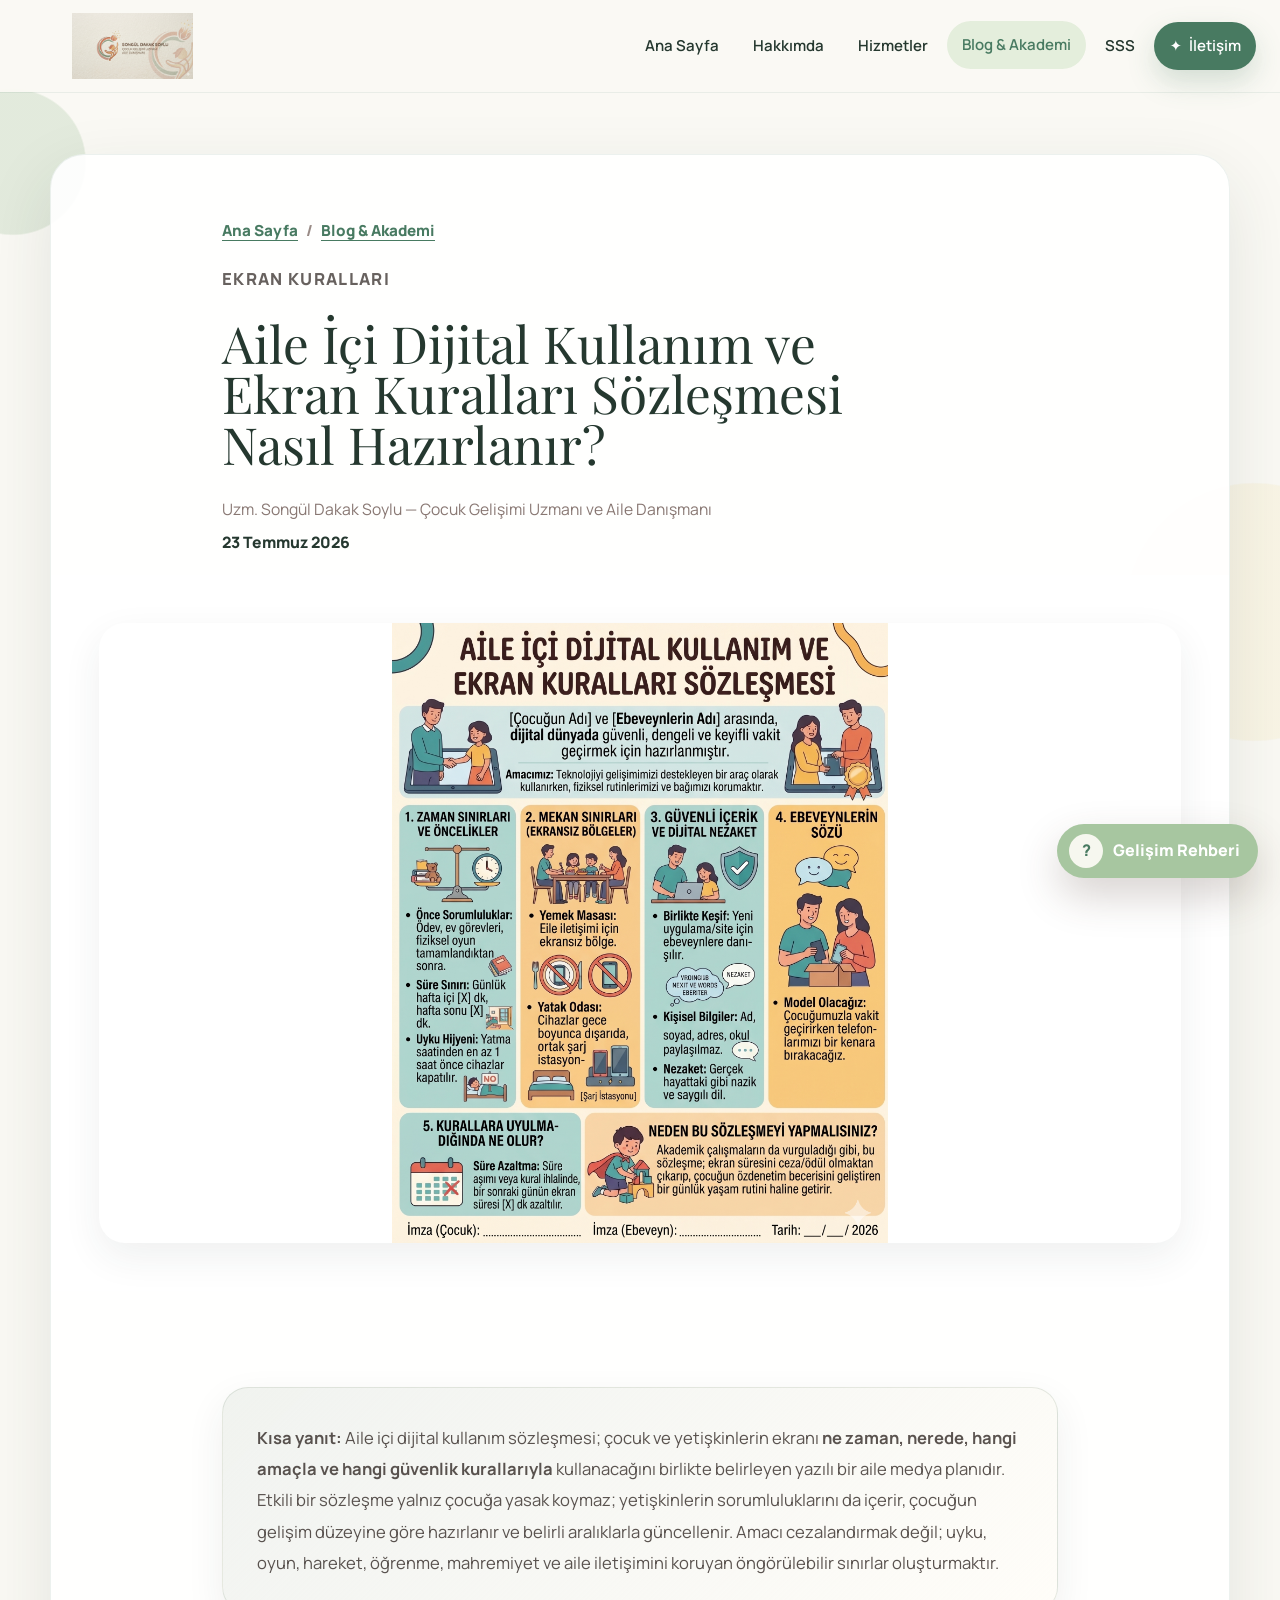
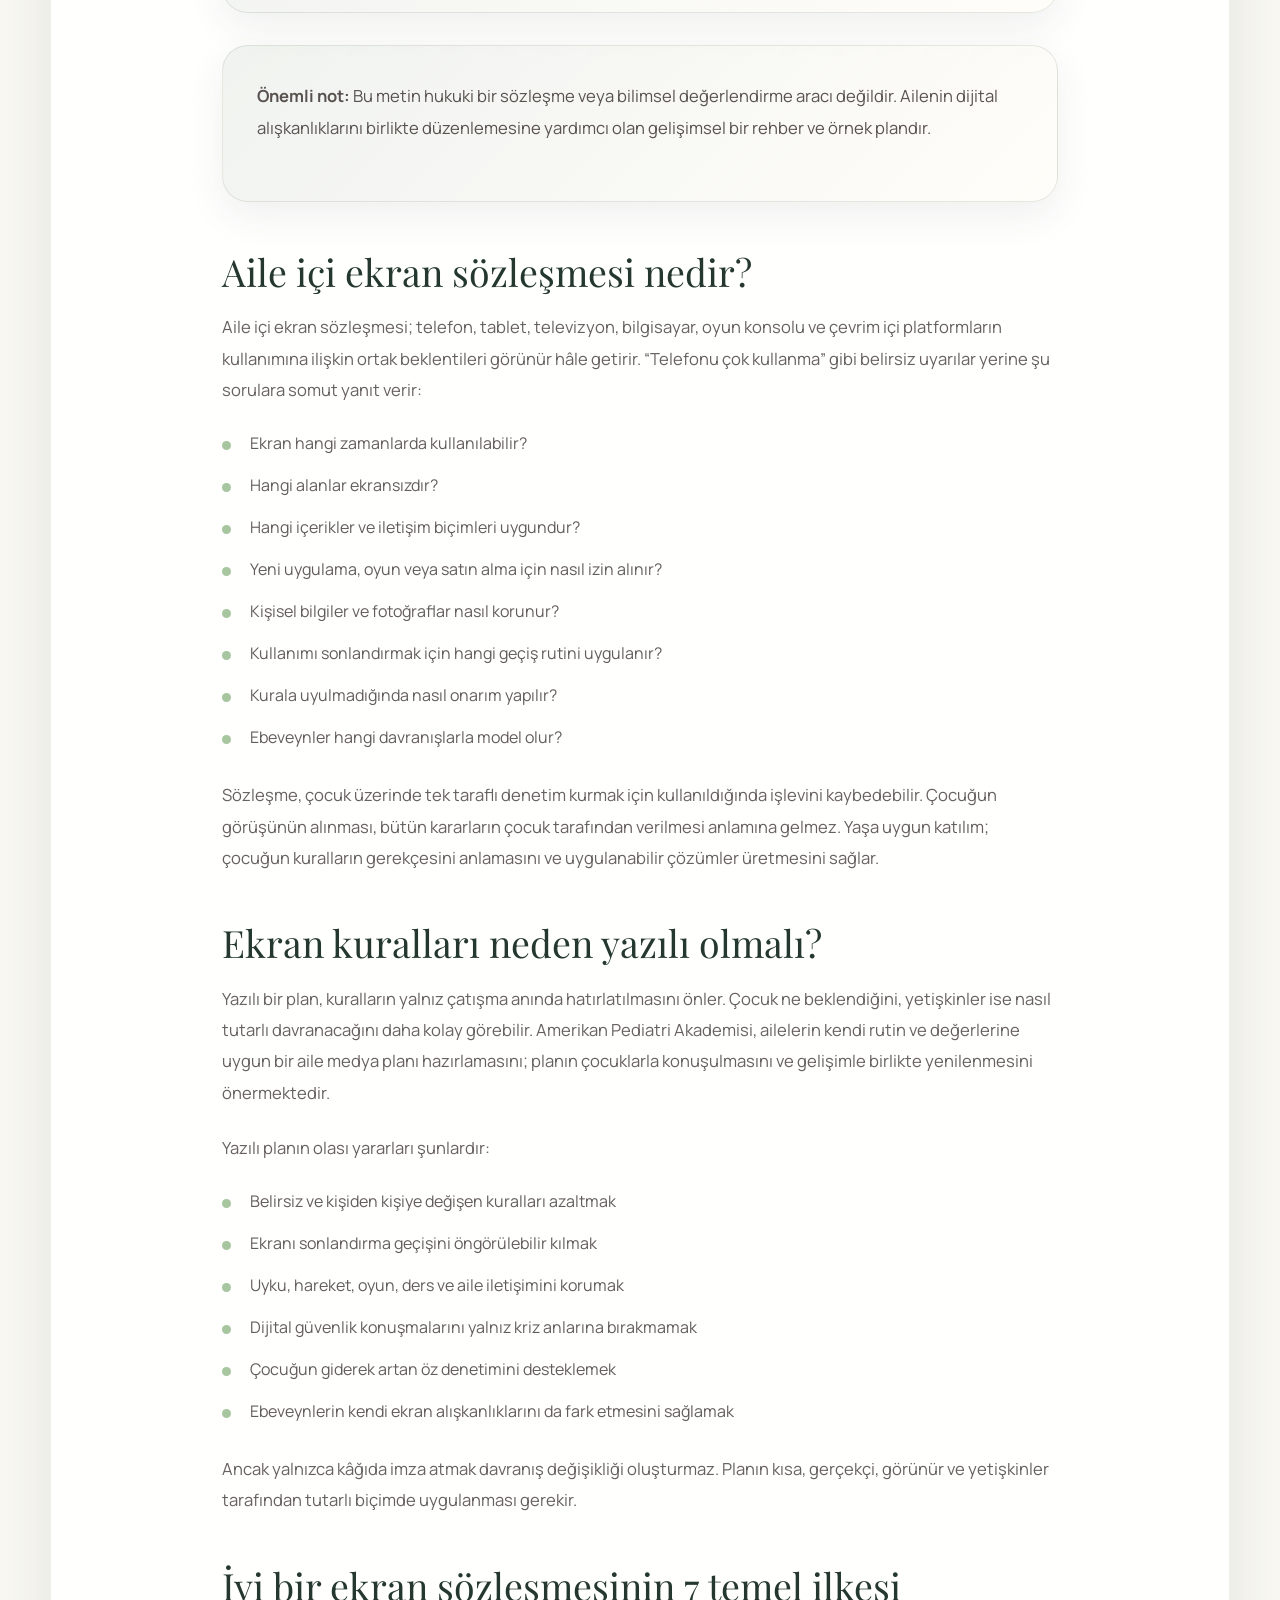
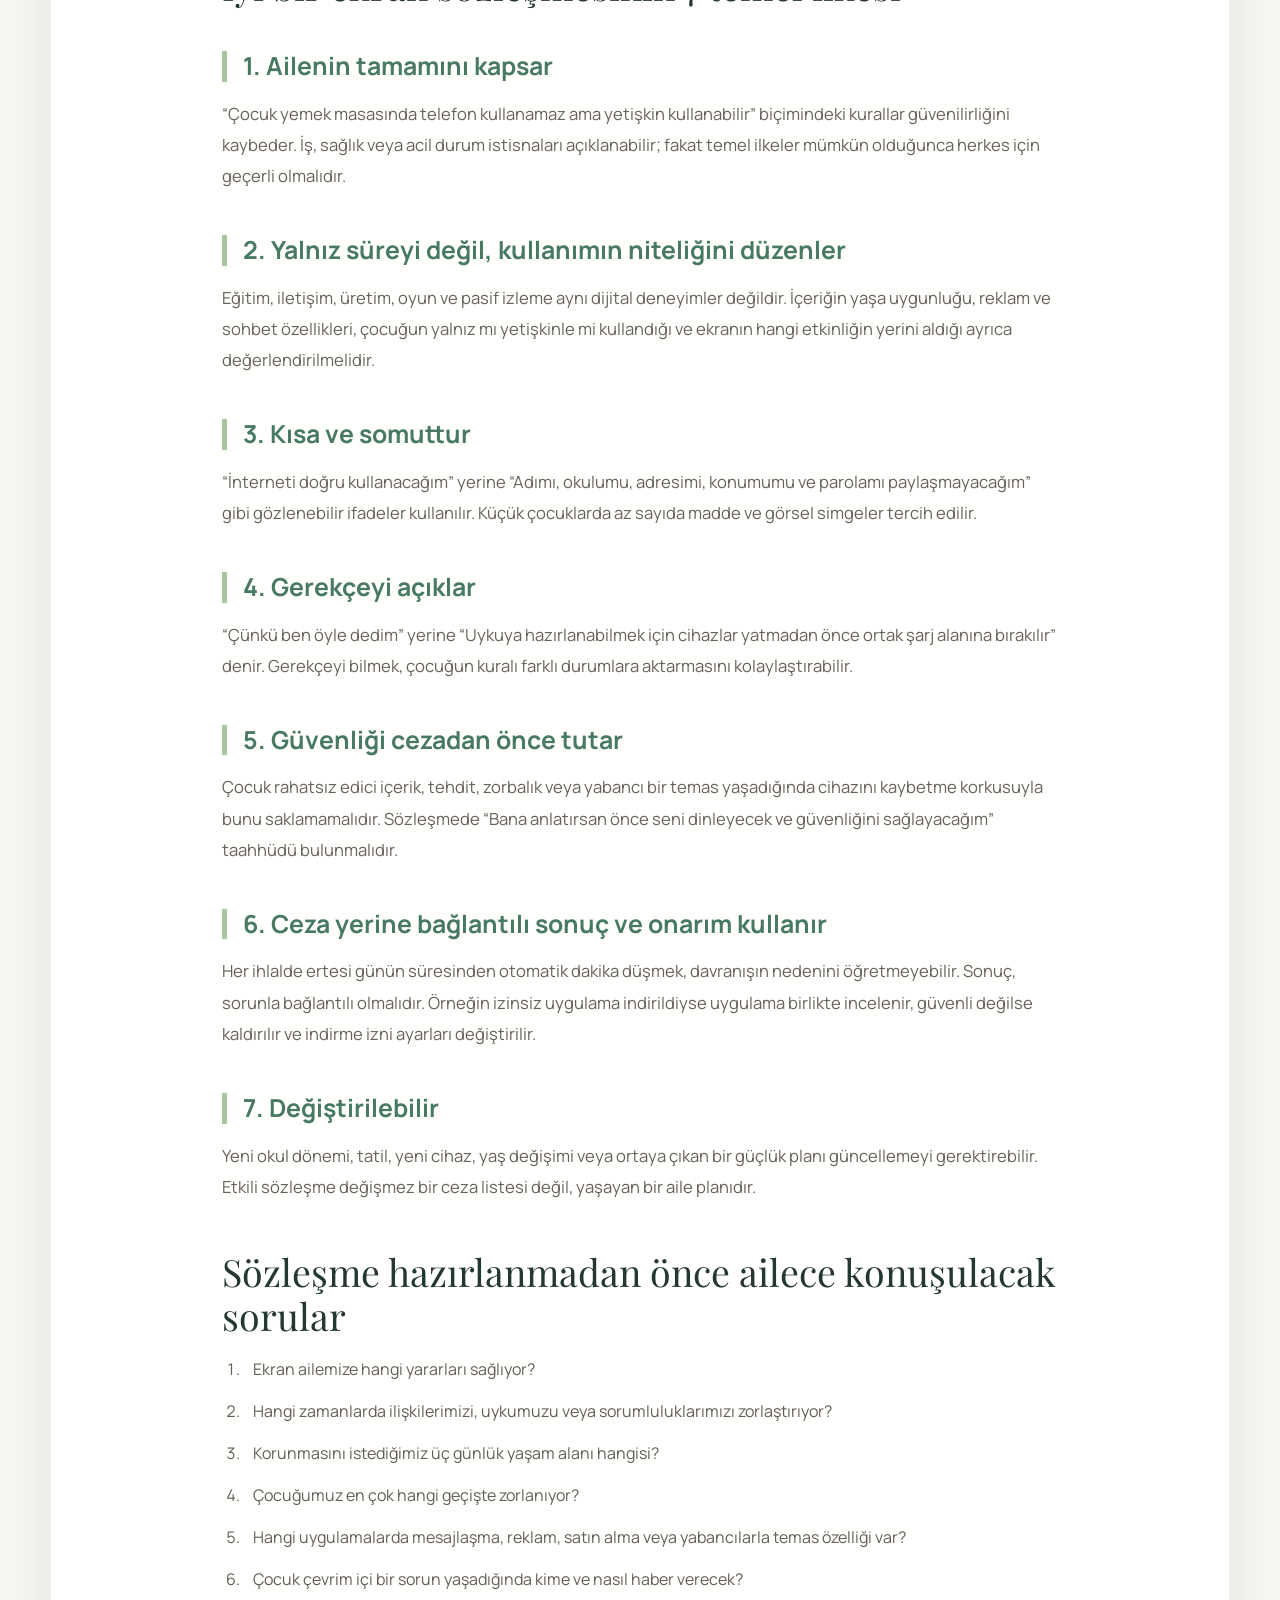
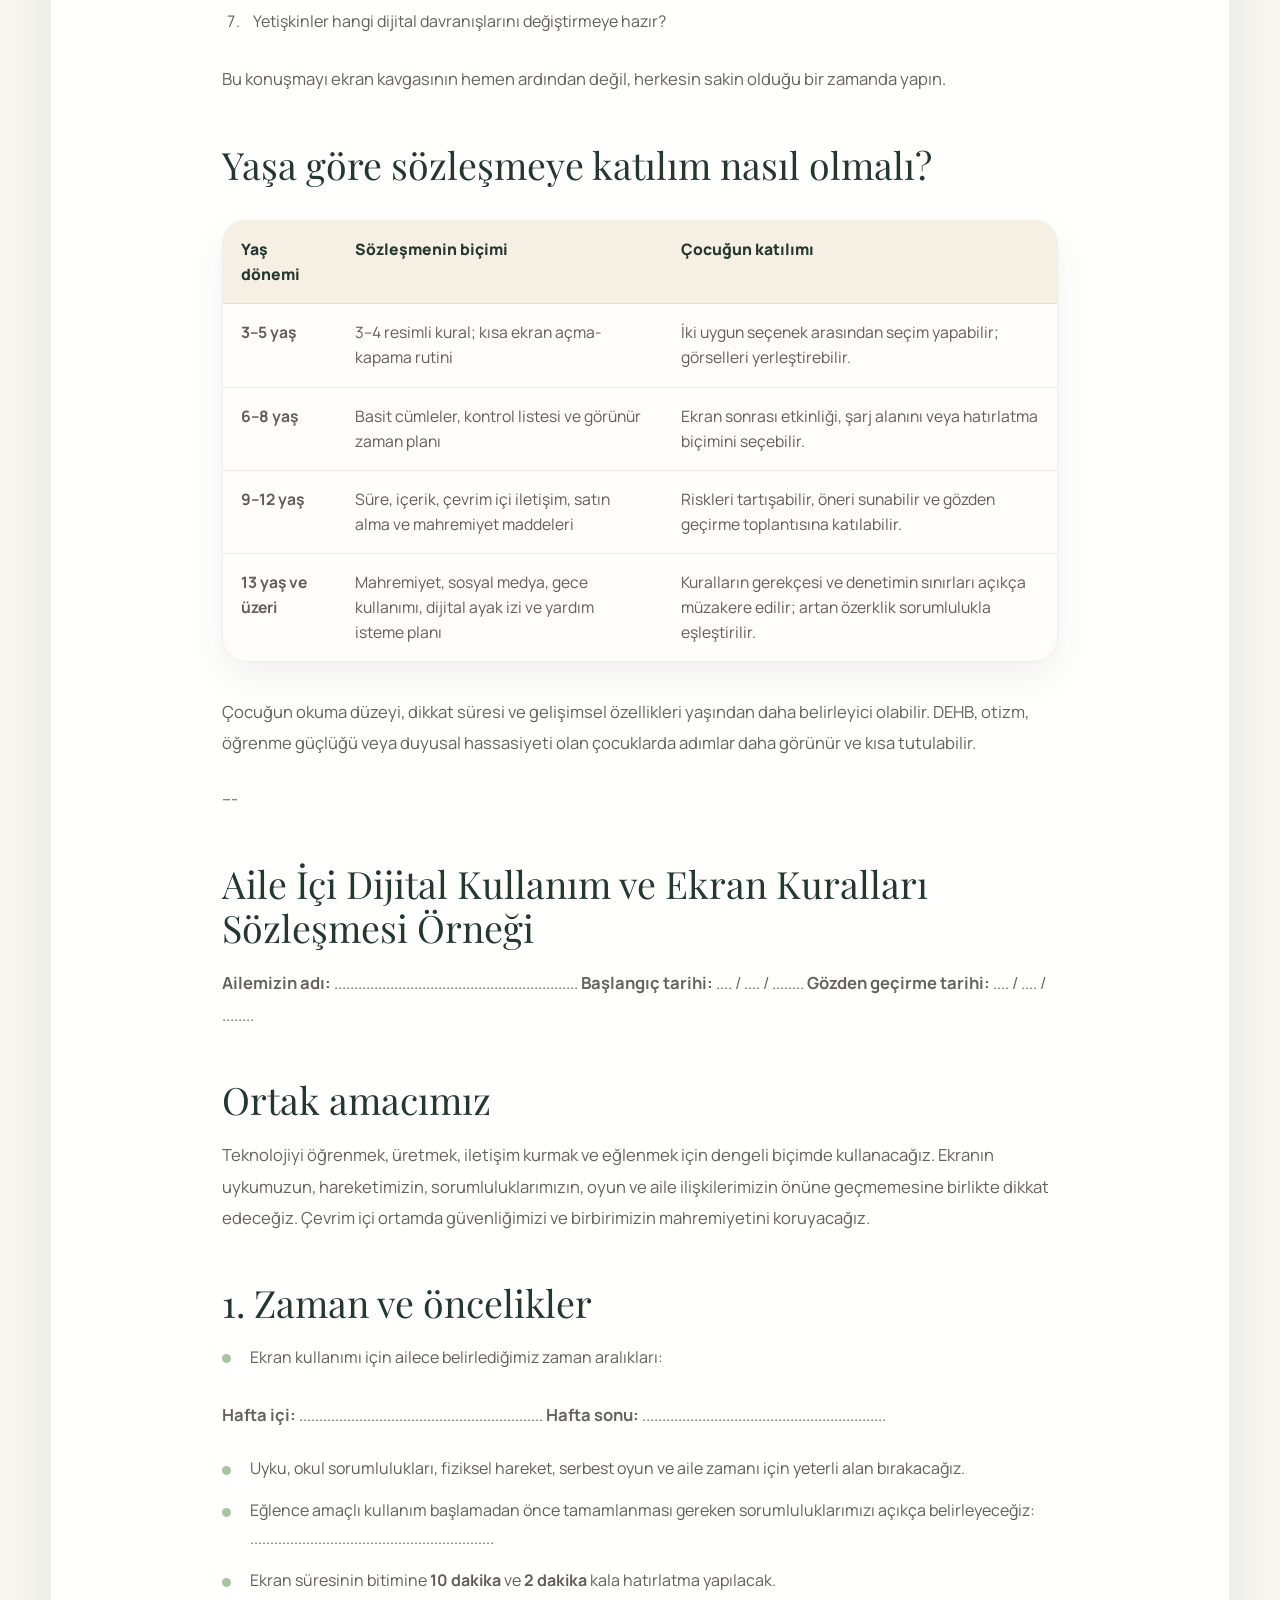
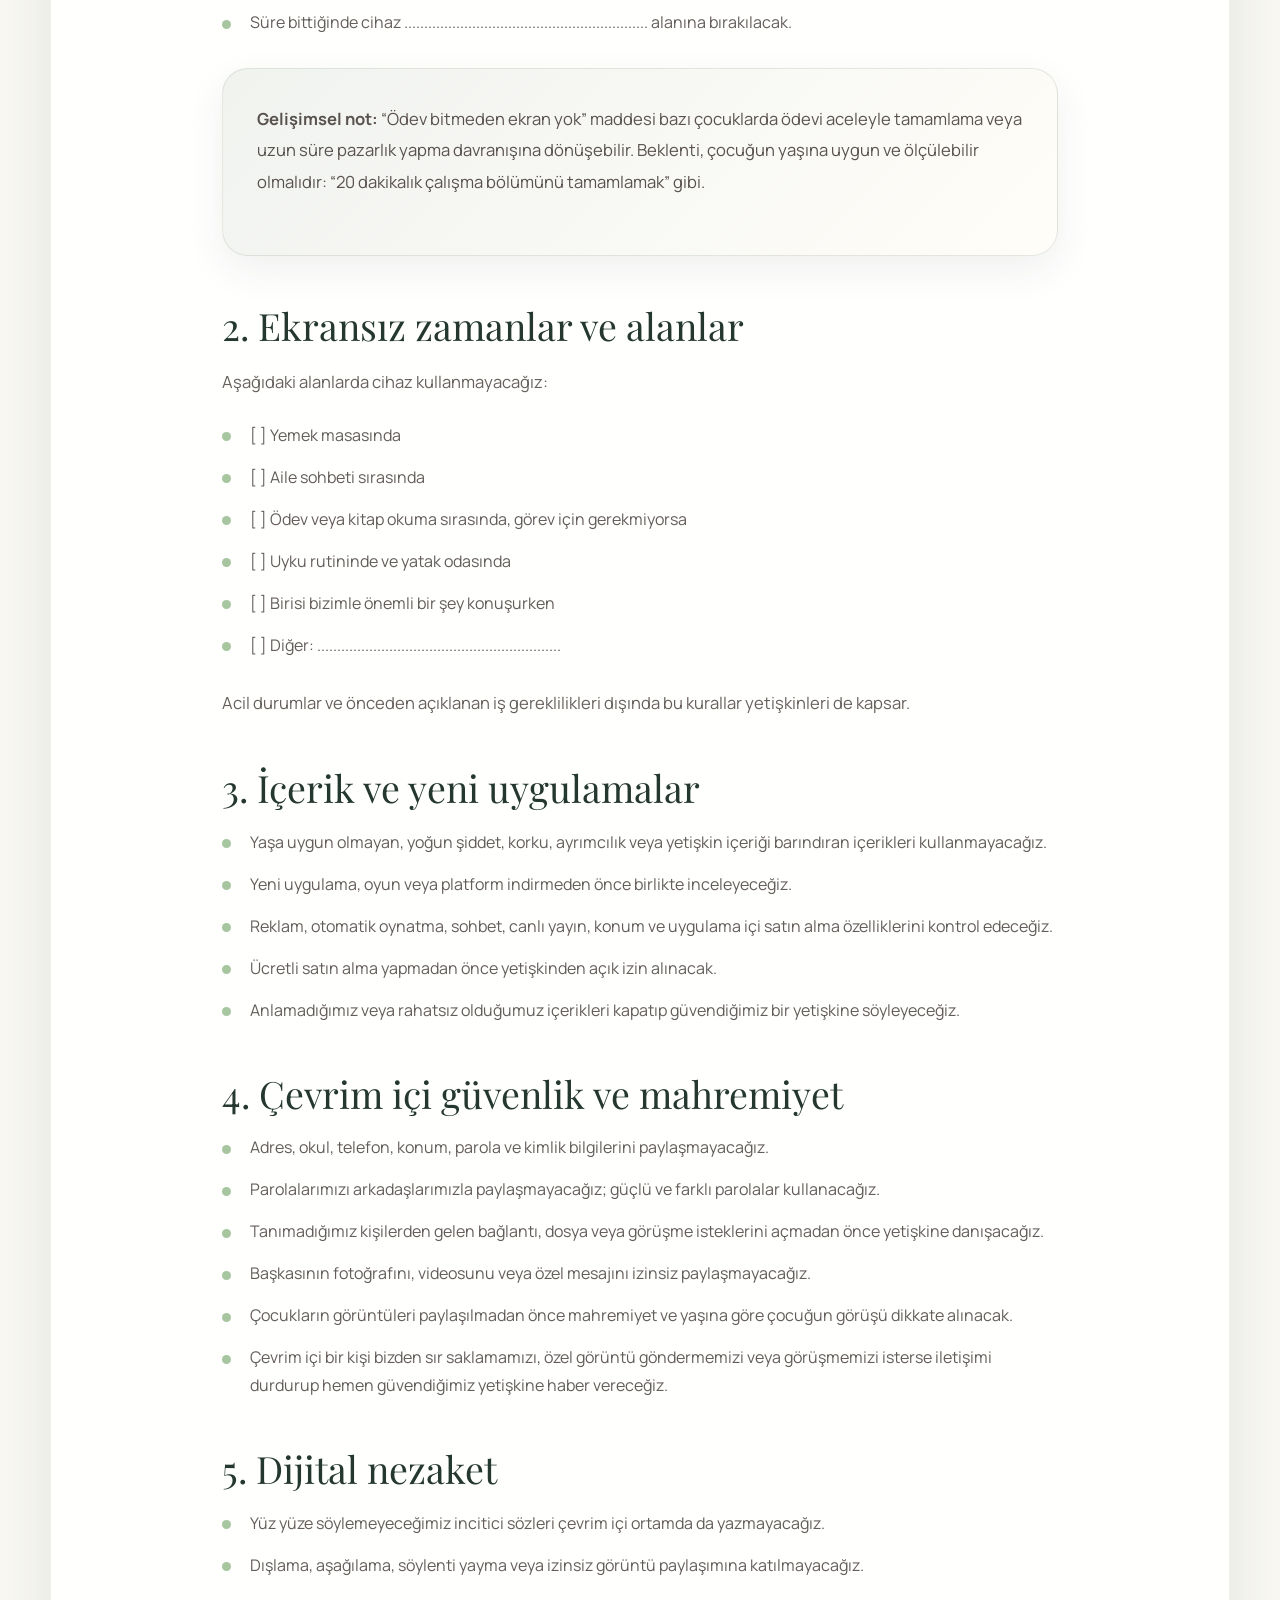
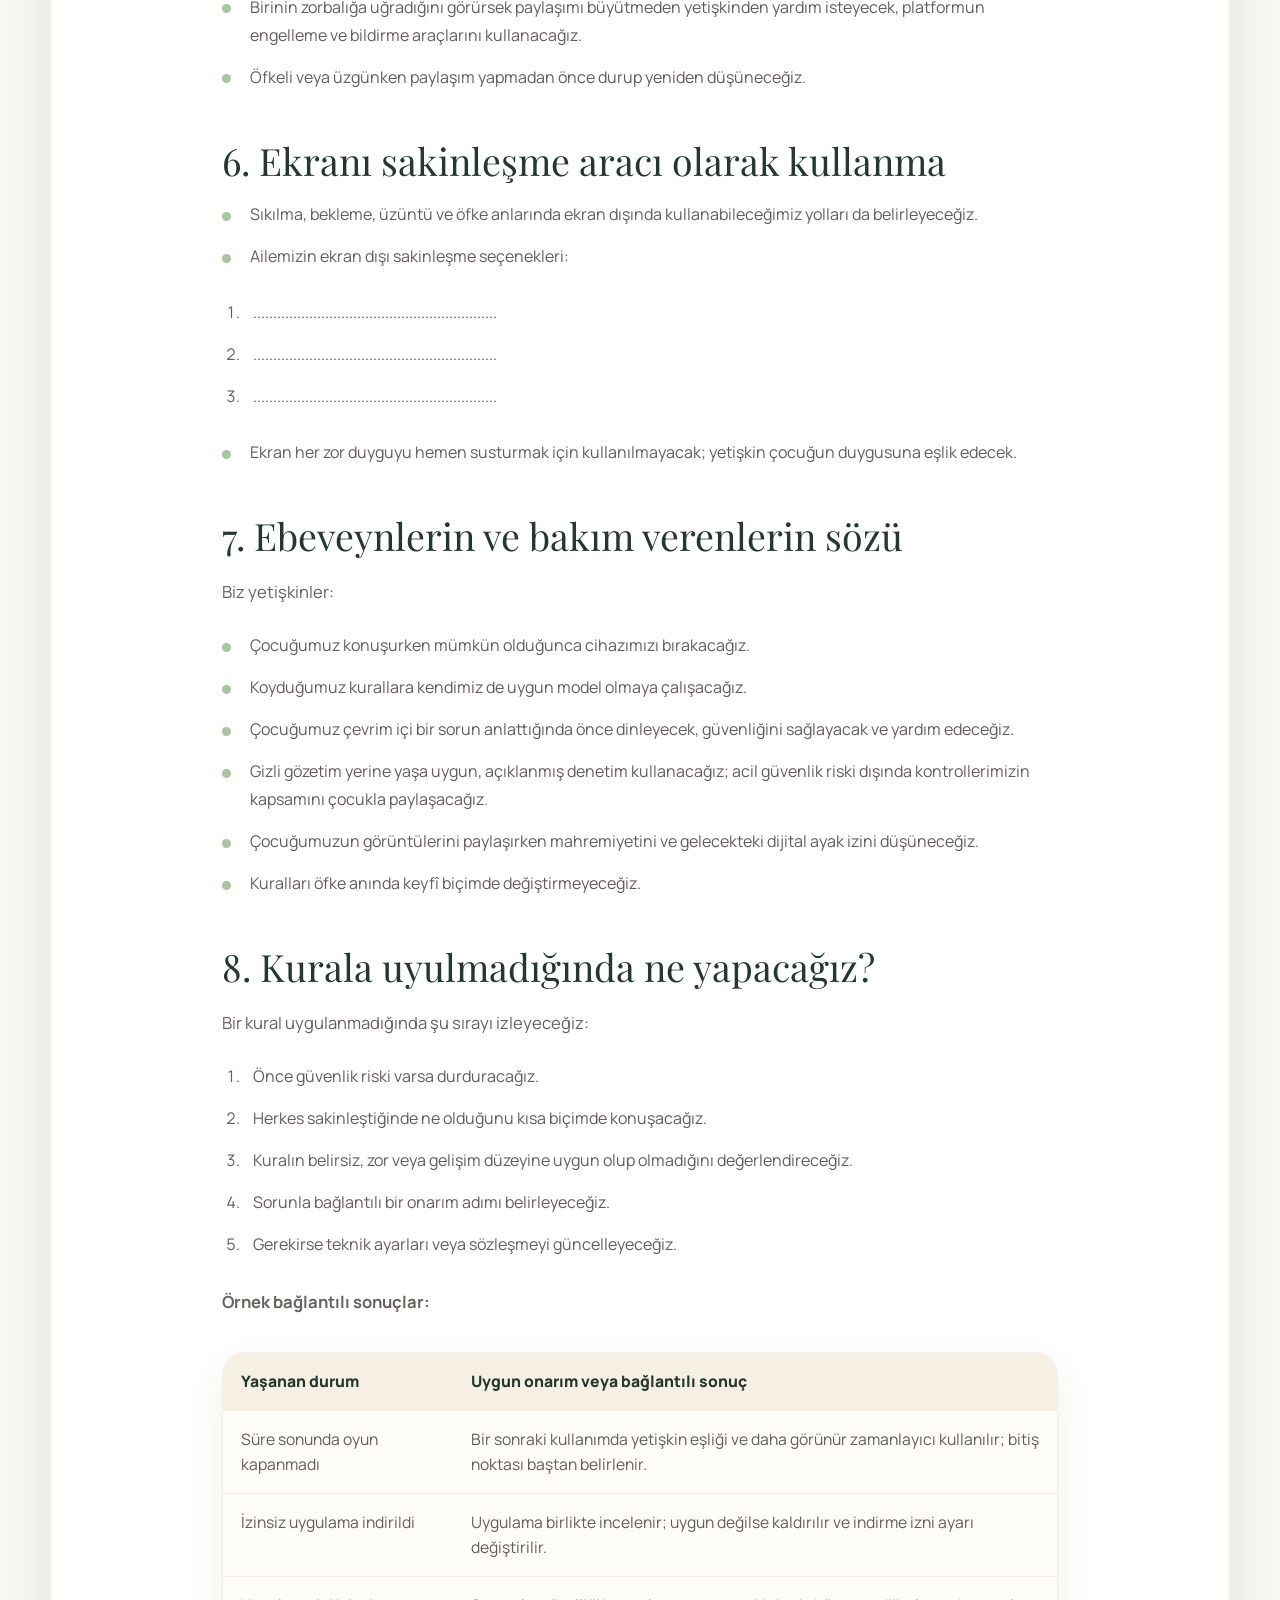
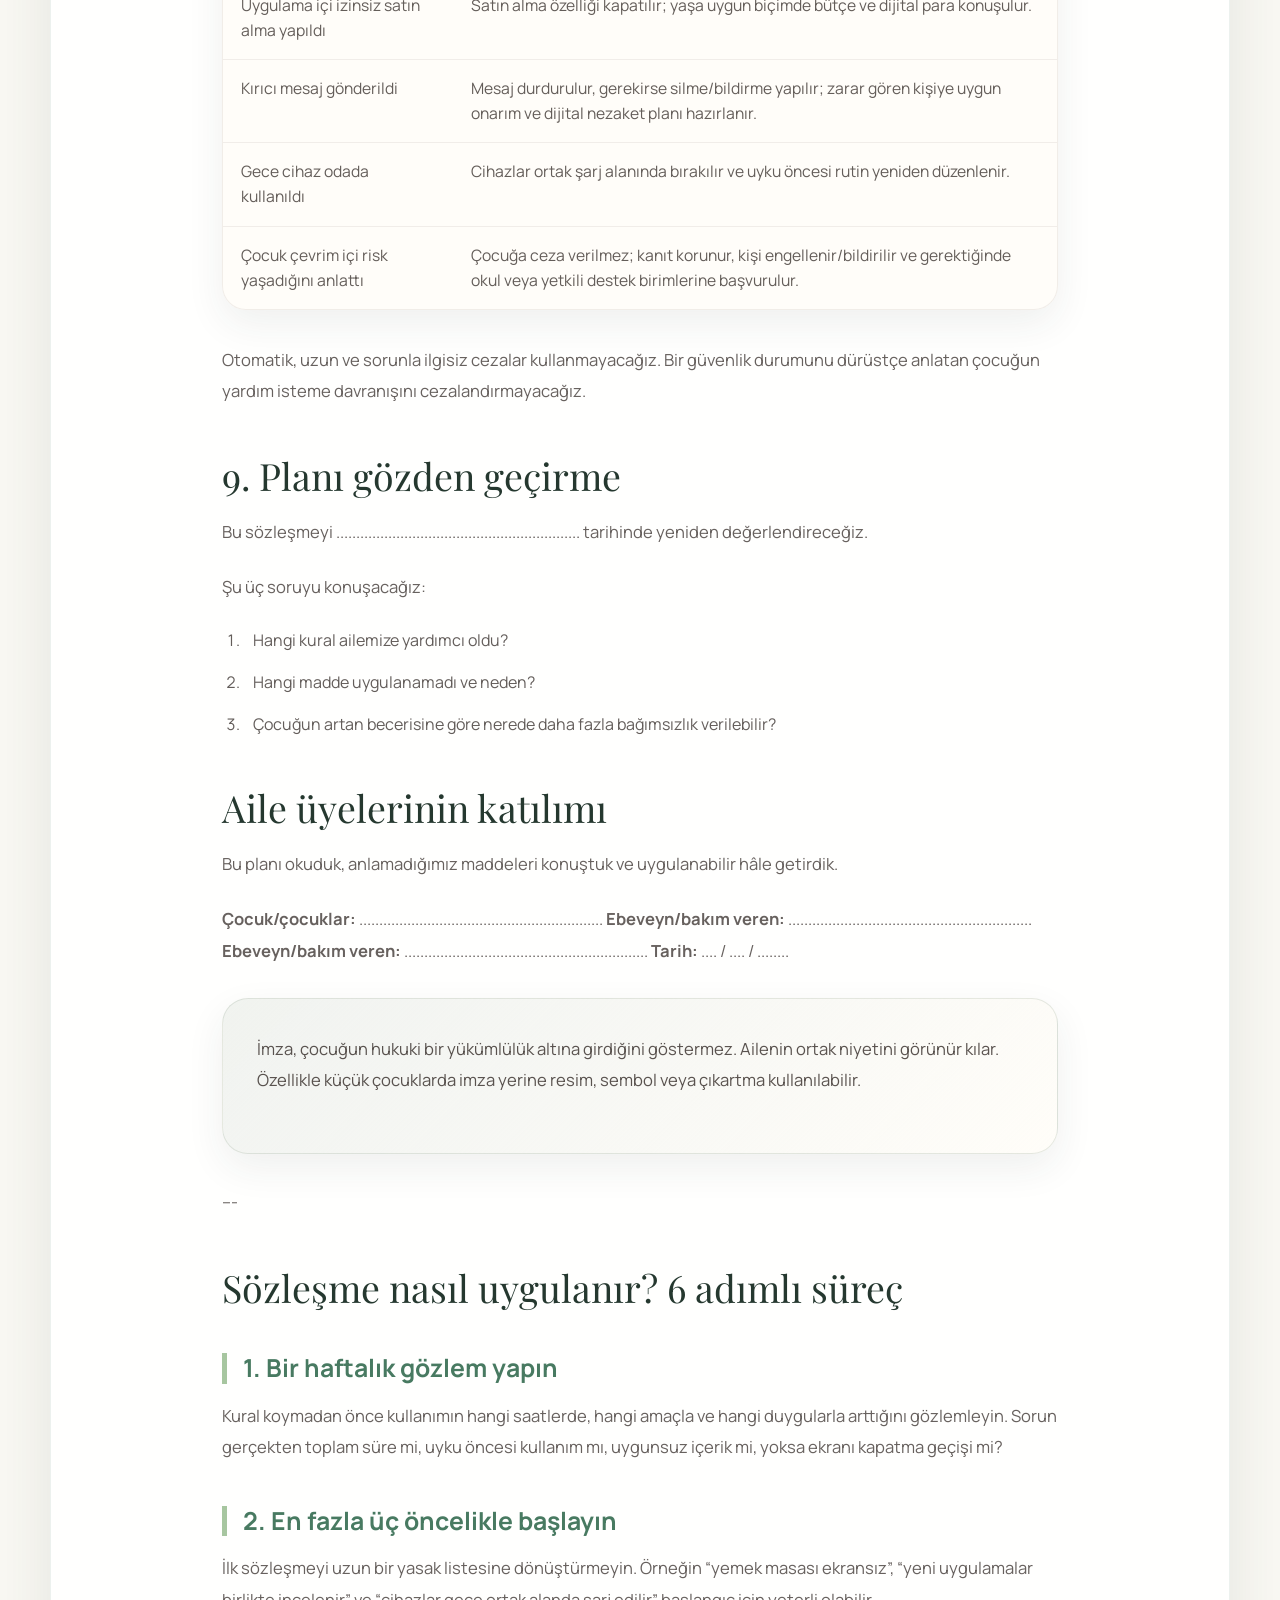
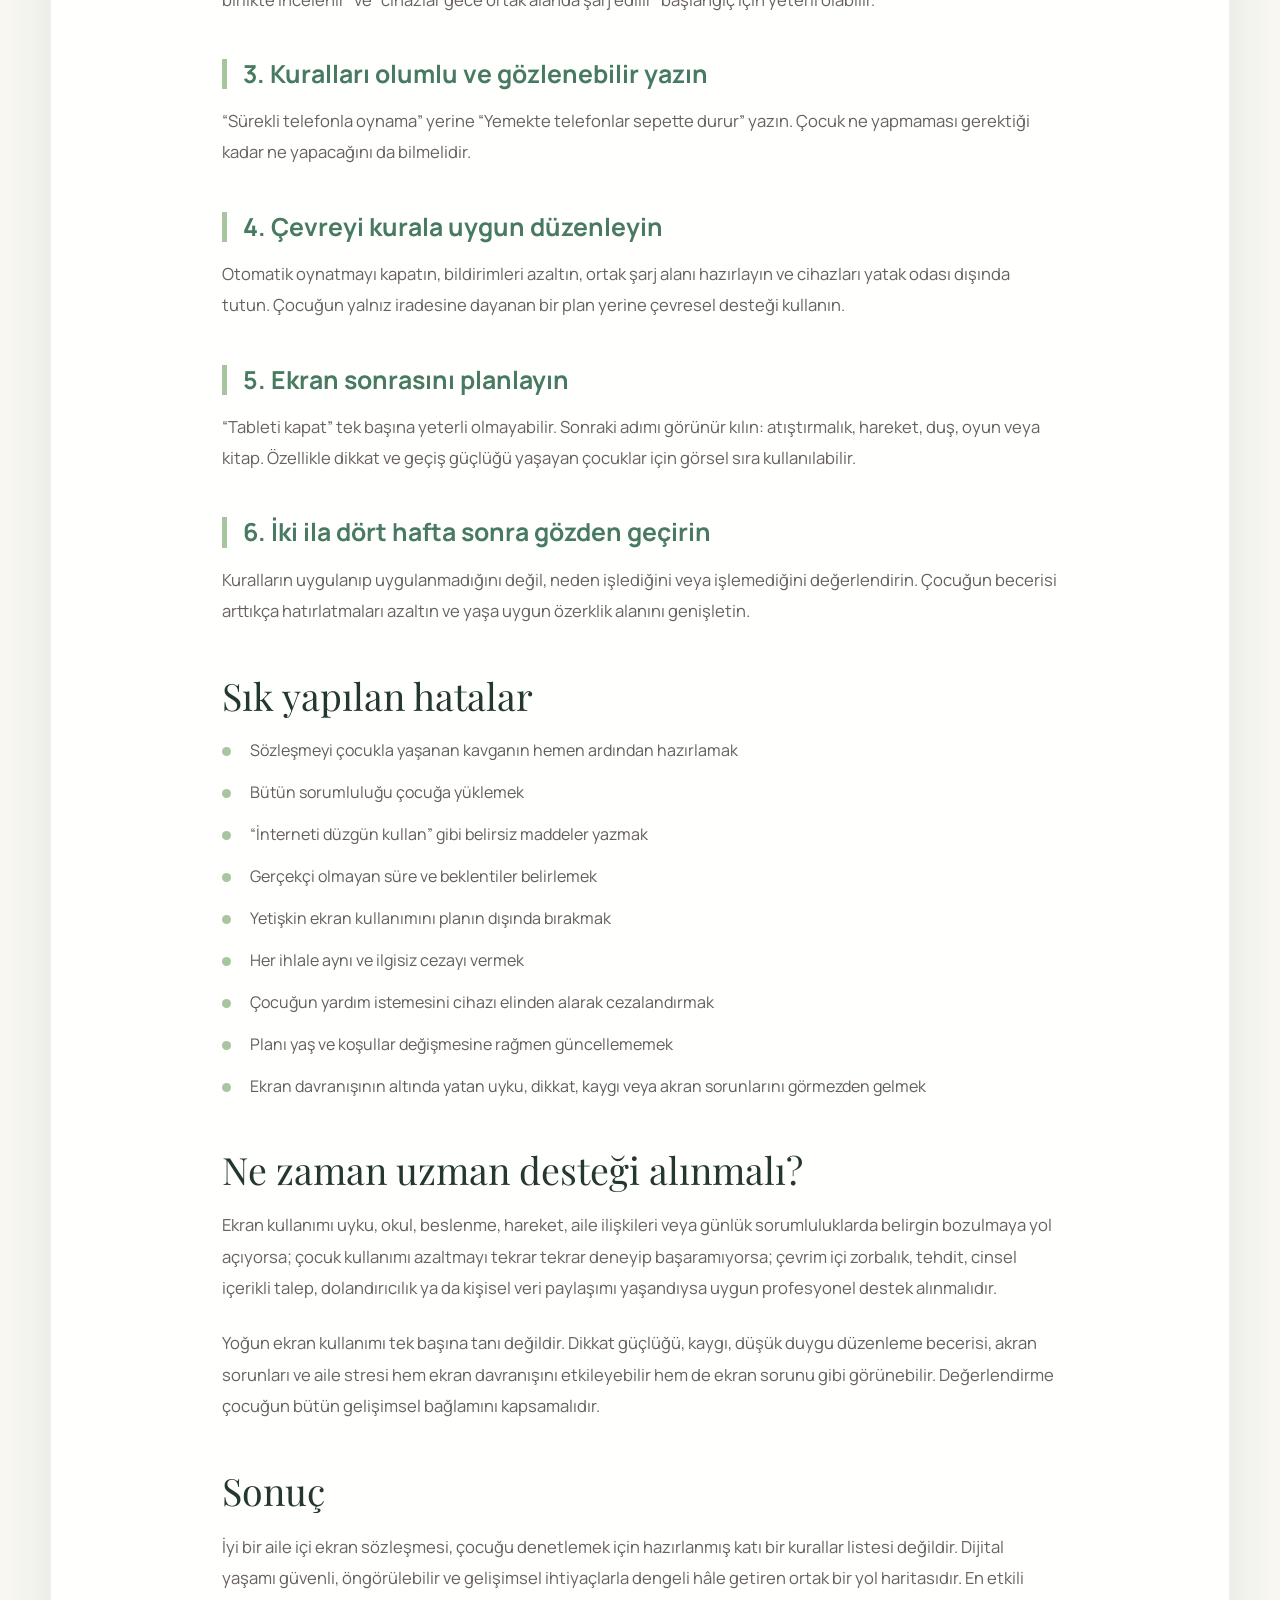
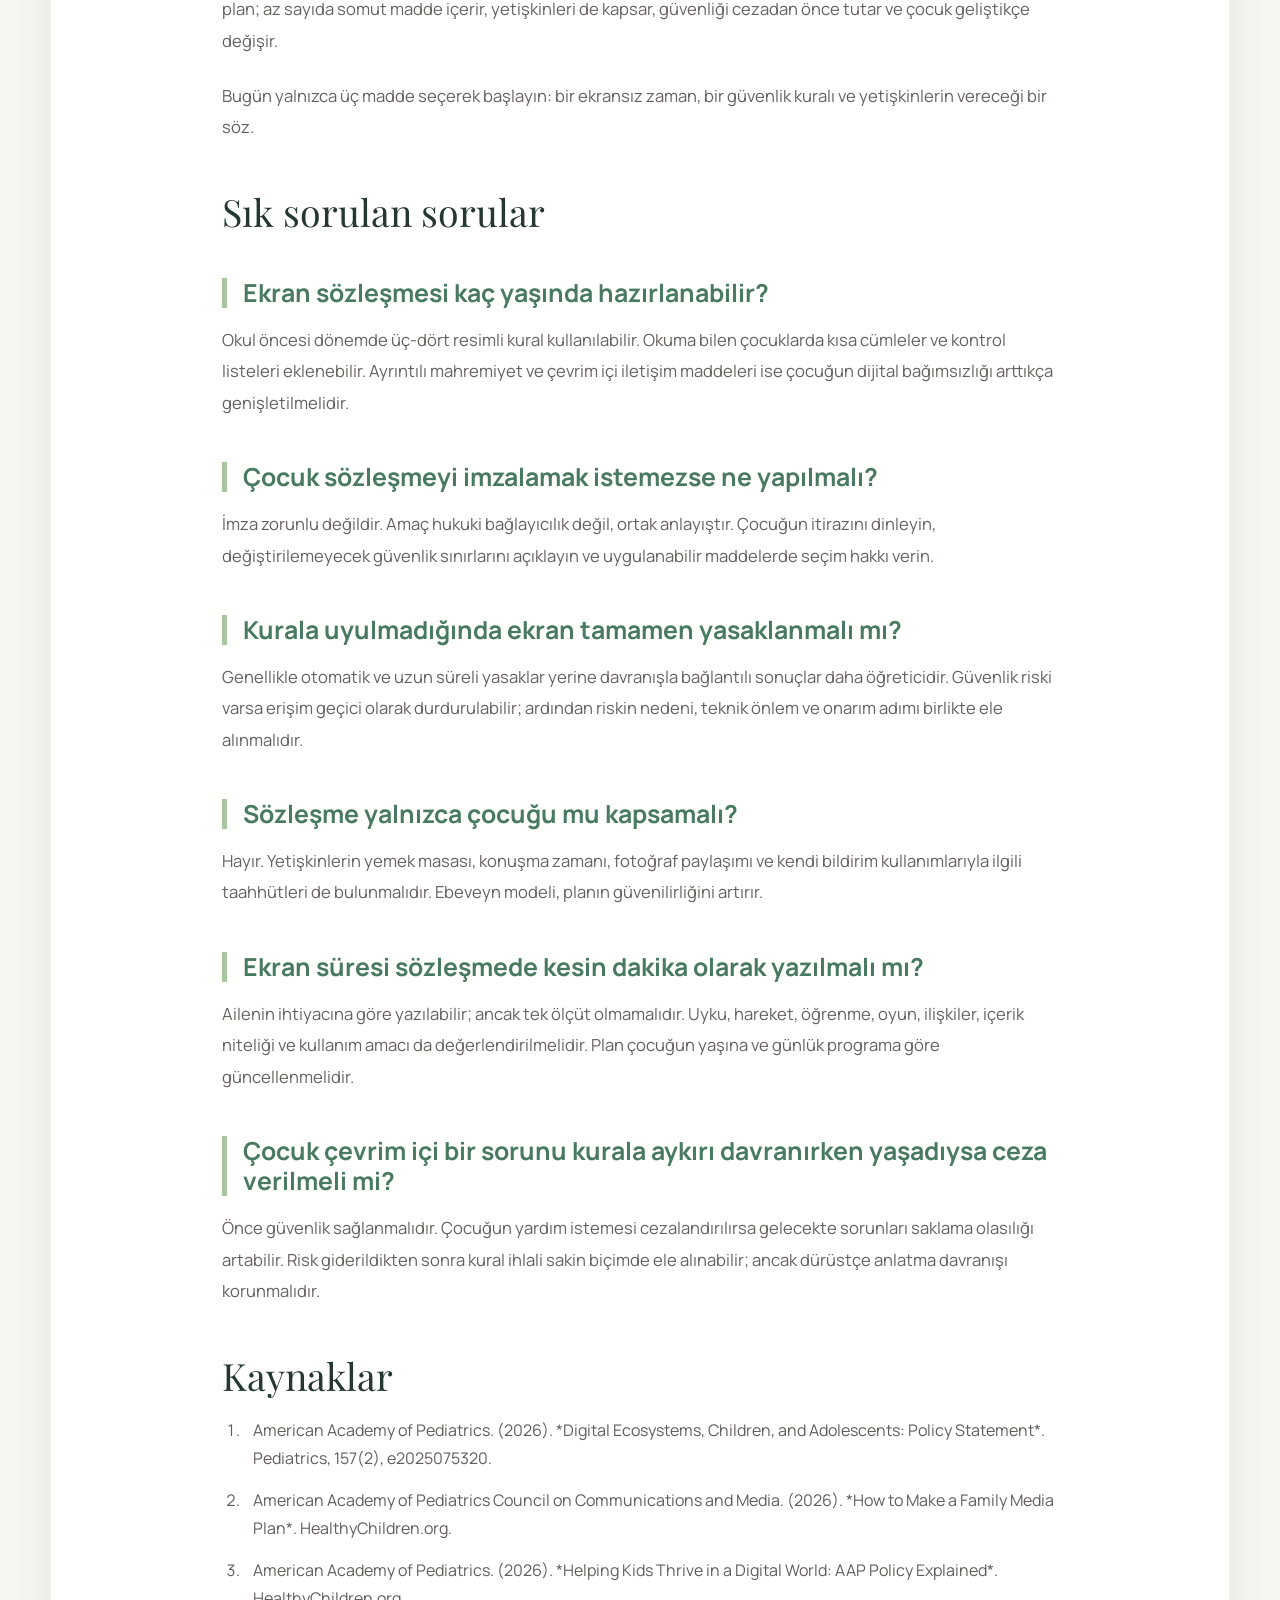
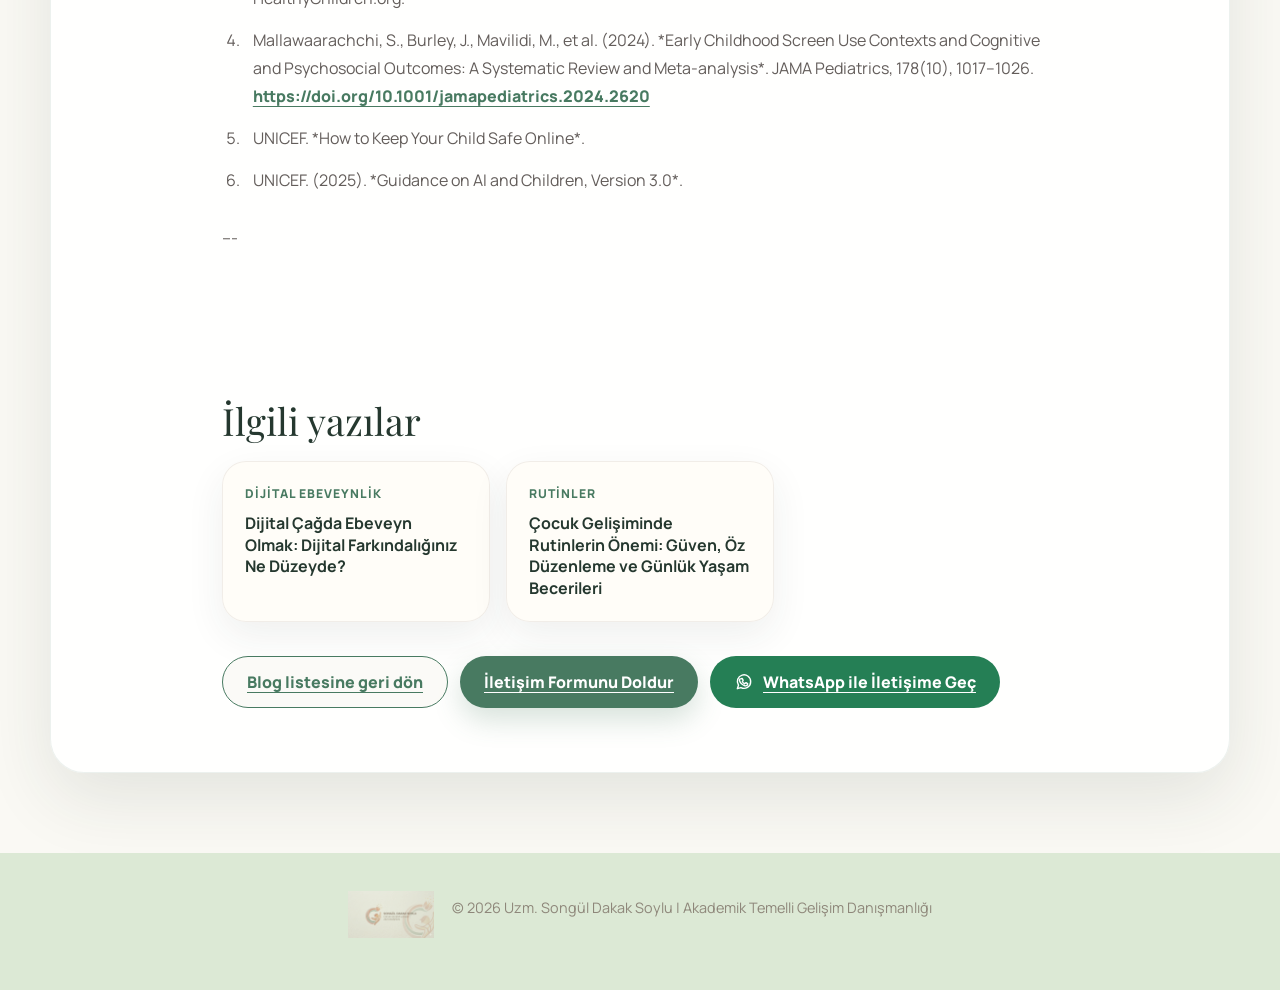
==== commit 9810a4d4: "Snapshot: uncommitted pastel-theme working copy as found Co-Authored-By: Claude Sonnet 5.5 <noreply@" ====
--- a/blog/aile-ici-ekran-kurallari-sozlesmesi/index.html
+++ b/blog/aile-ici-ekran-kurallari-sozlesmesi/index.html
@@ -66,7 +66,7 @@
       "@type": "ListItem",
       "position": 2,
       "name": "Blog & Akademi",
-      "item": "https://songuldakaksoylu.com/blog.html"
+      "item": "https://songuldakaksoylu.com/blog"
     },
     {
       "@type": "ListItem",
@@ -136,22 +136,22 @@
 </head>
 <body>
   <header class="site-header" data-header>
-    <a class="brand" href="../../index.html" aria-label="Ana sayfa"><img src="../../assets/images/logo-son.png" alt="Songül Dakak Soylu logosu"></a>
+    <a class="brand" href="/" aria-label="Ana sayfa"><img src="../../assets/images/logo-son.png" alt="Songül Dakak Soylu logosu"></a>
     <button class="menu-toggle" type="button" aria-label="Menüyü aç" aria-expanded="false" data-menu-toggle><span></span><span></span></button>
     <nav class="site-nav" data-nav>
-      <a href="../../index.html">Ana Sayfa</a>
-      <a href="../../hakkimda.html">Hakkımda</a>
-      <a href="../../hizmetler.html">Hizmetler</a>
-      <a class="is-active" href="../../blog.html">Blog & Akademi</a>
-      <a href="../../sss.html">SSS</a>
-      <a class="nav-cta" href="../../iletisim.html">İletişim</a>
+      <a href="/">Ana Sayfa</a>
+      <a href="/hakkimda">Hakkımda</a>
+      <a href="/hizmetler">Hizmetler</a>
+      <a class="is-active" href="/blog">Blog & Akademi</a>
+      <a href="/sss">SSS</a>
+      <a class="nav-cta" href="/iletisim">İletişim</a>
     </nav>
   </header>
 
   <main class="page-main blog-article-page">
     <article class="blog-detail-card blog-article">
       <div class="article-content article-header-content">
-        <nav class="article-breadcrumbs" aria-label="Blog yolu"><a href="../../index.html">Ana Sayfa</a><span aria-hidden="true">/</span><a href="../../blog.html">Blog & Akademi</a></nav>
+        <nav class="article-breadcrumbs" aria-label="Blog yolu"><a href="/">Ana Sayfa</a><span aria-hidden="true">/</span><a href="/blog">Blog & Akademi</a></nav>
         <p class="eyebrow">Ekran kuralları</p>
         <h1 class="article-title">Aile İçi Dijital Kullanım ve Ekran Kuralları Sözleşmesi Nasıl Hazırlanır?</h1>
         <p class="article-meta"><span>Uzm. Songül Dakak Soylu — Çocuk Gelişimi Uzmanı ve Aile Danışmanı</span><time datetime="2026-07-23">23 Temmuz 2026</time></p>
@@ -280,7 +280,7 @@
           <span>Rutinler</span>
           <strong>Çocuk Gelişiminde Rutinlerin Önemi: Güven, Öz Düzenleme ve Günlük Yaşam Becerileri</strong>
         </a></div>
-        <div class="article-nav-actions"><a class="button secondary" href="../../blog.html">Blog listesine geri dön</a><a class="button primary" href="../../iletisim.html">İletişim Formunu Doldur</a></div>
+        <div class="article-nav-actions"><a class="button secondary" href="/blog">Blog listesine geri dön</a><a class="button primary" href="/iletisim">İletişim Formunu Doldur</a></div>
       </section>
     </article>
   </main>
--- a/assets/css/style.css
+++ b/assets/css/style.css
@@ -31,6 +31,10 @@
     linear-gradient(180deg, #f8f3ea 0%, var(--ivory) 48%, #f4efe5 100%);
   font-family: "Manrope", system-ui, sans-serif;
   line-height: 1.6;
+}
+
+html {
+  overflow-x: clip;
 }
 
 body.nav-open {
@@ -1042,11 +1046,13 @@
   flex-wrap: wrap;
   gap: 10px;
   justify-content: flex-end;
+  min-width: 0;
 }
 
 .mini-contact-actions a {
   display: inline-flex;
   align-items: center;
+  max-width: 100%;
   min-height: 46px;
   padding: 0 16px;
   border: 1px solid rgba(255, 255, 255, 0.18);
@@ -1054,6 +1060,7 @@
   background: rgba(255, 255, 255, 0.12);
   color: #fff;
   font-weight: 800;
+  overflow-wrap: anywhere;
 }
 
 .contact-info {
@@ -1090,6 +1097,46 @@
 .contact-links a:hover {
   transform: translateX(4px);
   background: rgba(255, 255, 255, 0.16);
+}
+
+.whatsapp-cta {
+  display: inline-flex;
+  align-items: center;
+  justify-content: center;
+  gap: 9px;
+  max-width: 100%;
+  border-color: rgba(255, 255, 255, 0.24) !important;
+  background: #257f55 !important;
+  color: #fff !important;
+  text-align: center;
+  text-decoration: none;
+}
+
+.whatsapp-cta:hover {
+  background: #1f6d49 !important;
+  color: #fff !important;
+}
+
+.whatsapp-cta:focus-visible {
+  outline: 3px solid #fff;
+  outline-offset: 3px;
+  box-shadow: 0 0 0 6px rgba(37, 127, 85, 0.42);
+}
+
+.whatsapp-cta svg {
+  flex: 0 0 20px;
+  width: 20px;
+  height: 20px;
+  fill: none;
+  stroke: currentColor;
+  stroke-linecap: round;
+  stroke-linejoin: round;
+  stroke-width: 1.7;
+}
+
+.whatsapp-cta span {
+  min-width: 0;
+  overflow-wrap: anywhere;
 }
 
 .contact-form {
@@ -1620,6 +1667,461 @@
   }
 }
 
+/* Pastel organic redesign */
+:root {
+  --cream: #faf9f4;
+  --pastel-green: #e4eedc;
+  --sage: #a7c6a0;
+  --sage-deep: #487a61;
+  --green: #487a61;
+  --ink: #25382f;
+  --earth: #25382f;
+  --yellow: #f4e3a6;
+  --peach: #f5dfd2;
+  --paper: #ffffff;
+  --ivory: #faf9f4;
+  --linen: #f5dfd2;
+  --mist: #e4eedc;
+  --terracotta: #487a61;
+  --clay: #f4e3a6;
+  --shadow: 0 24px 70px rgba(37, 56, 47, 0.11);
+  --soft-shadow: 0 14px 38px rgba(37, 56, 47, 0.075);
+  --radius: 30px;
+}
+
+body {
+  color: var(--ink);
+  background: var(--cream);
+  font-family: "DM Sans", "Manrope", system-ui, sans-serif;
+  overflow-x: clip;
+}
+
+body::before {
+  content: "";
+  position: fixed;
+  inset: 0;
+  z-index: -2;
+  pointer-events: none;
+  background:
+    radial-gradient(circle at 1% 18%, rgba(167, 198, 160, 0.28) 0 4.5rem, transparent 4.6rem),
+    radial-gradient(circle at 98% 68%, rgba(244, 227, 166, 0.19) 0 8rem, transparent 8.1rem);
+}
+
+h1,
+h2 {
+  color: var(--ink);
+  font-family: "DM Serif Display", "Playfair Display", Georgia, serif;
+  font-weight: 400;
+}
+
+h3,
+h4 {
+  color: var(--ink);
+}
+
+a:focus-visible,
+button:focus-visible,
+input:focus-visible,
+textarea:focus-visible,
+summary:focus-visible {
+  outline: 3px solid var(--yellow);
+  outline-offset: 4px;
+}
+
+.site-header {
+  top: 0;
+  width: 100%;
+  max-width: none;
+  min-height: 92px;
+  padding: 10px max(24px, calc((100vw - 1280px) / 2));
+  border: 0;
+  border-radius: 0;
+  background: rgba(250, 249, 244, 0.93);
+  box-shadow: 0 1px 0 rgba(72, 122, 97, 0.09);
+  backdrop-filter: blur(18px);
+}
+
+.site-header.is-scrolled {
+  padding-block: 7px;
+  background: rgba(250, 249, 244, 0.97);
+  box-shadow: 0 12px 40px rgba(37, 56, 47, 0.08);
+}
+
+.site-header:hover {
+  box-shadow: 0 12px 40px rgba(37, 56, 47, 0.08);
+}
+
+.brand {
+  width: clamp(178px, 17vw, 224px);
+  height: 66px;
+  border-radius: 0;
+}
+
+.brand img {
+  object-fit: contain;
+  filter: none;
+}
+
+.site-nav {
+  gap: 4px;
+  color: var(--ink);
+  font-weight: 600;
+}
+
+.site-nav a:hover,
+.site-nav a.is-active {
+  color: var(--green);
+  background: var(--pastel-green);
+}
+
+.site-nav .nav-cta,
+.button.primary,
+.contact-form button {
+  color: #fff;
+  background: var(--green);
+  box-shadow: 0 12px 28px rgba(72, 122, 97, 0.22);
+}
+
+.site-nav .nav-cta::before {
+  content: "✦";
+  margin-right: 7px;
+}
+
+.site-nav .nav-cta:hover,
+.button.primary:hover,
+.contact-form button:hover {
+  background: #39674f;
+}
+
+.menu-toggle {
+  background: var(--green);
+}
+
+.section {
+  padding-inline: max(24px, calc((100vw - 1280px) / 2));
+}
+
+.hero {
+  min-height: min(820px, 100vh);
+  display: grid;
+  align-items: center;
+  padding-top: 132px;
+  padding-bottom: 126px;
+  background:
+    radial-gradient(circle at 72% 36%, rgba(244, 227, 166, 0.28), transparent 23rem),
+    radial-gradient(circle at 95% 18%, rgba(245, 223, 210, 0.52), transparent 26rem),
+    var(--cream);
+}
+
+.hero::after,
+.home-services::after,
+.page-hero::after {
+  content: "";
+  position: absolute;
+  left: 0;
+  right: 0;
+  bottom: -1px;
+  height: 88px;
+  background: var(--pastel-green);
+  clip-path: ellipse(72% 64% at 50% 100%);
+  pointer-events: none;
+}
+
+.hero-shell {
+  grid-template-columns: minmax(0, 0.92fr) minmax(460px, 1.08fr);
+  gap: clamp(34px, 5vw, 80px);
+}
+
+.hero-content::before {
+  content: "değerlendir  •  destekle  •  güçlendir";
+  display: block;
+  margin-bottom: 20px;
+  color: var(--green);
+  font-size: 0.77rem;
+  font-weight: 700;
+  letter-spacing: 0.22em;
+  text-transform: uppercase;
+}
+
+.hero .eyebrow {
+  display: none;
+}
+
+h1 {
+  color: var(--ink);
+  font-size: clamp(3.5rem, 6.7vw, 6.7rem);
+  line-height: 0.98;
+}
+
+.hero-lead {
+  color: rgba(37, 56, 47, 0.79);
+  font-size: clamp(1.04rem, 1.45vw, 1.22rem);
+  line-height: 1.7;
+}
+
+.button {
+  min-height: 52px;
+  border-radius: 999px;
+  font-weight: 700;
+}
+
+.button.secondary {
+  color: var(--green);
+  border: 1.5px solid var(--green);
+  background: rgba(250, 249, 244, 0.72);
+}
+
+.hero-visual::before {
+  inset: 3% 3% 0 5%;
+  border-radius: 44% 56% 45% 55% / 55% 42% 58% 45%;
+  background: rgba(228, 238, 220, 0.9);
+  filter: none;
+  animation: organicMorph 9s ease-in-out infinite;
+}
+
+.hero-visual::after {
+  content: "";
+  position: absolute;
+  top: -5%;
+  right: 2%;
+  width: 110px;
+  aspect-ratio: 1;
+  border-radius: 20% 80% 25% 75%;
+  background: rgba(167, 198, 160, 0.34);
+  transform: rotate(28deg);
+  z-index: -1;
+}
+
+.hero-visual img {
+  border-radius: 48% 52% 44% 56% / 50% 43% 57% 50%;
+  animation: floatingHero 7.2s ease-in-out infinite;
+}
+
+.hero-panel {
+  left: 2%;
+  bottom: 2%;
+  border: 1px solid rgba(255, 255, 255, 0.8);
+  color: var(--ink);
+  background: rgba(255, 255, 255, 0.82);
+}
+
+.hero-panel span,
+.eyebrow,
+.section-kicker {
+  color: var(--green);
+}
+
+.home-services {
+  padding-top: 104px;
+  padding-bottom: 140px;
+  background:
+    radial-gradient(circle at 8% 38%, rgba(255,255,255,.55), transparent 15rem),
+    var(--pastel-green);
+}
+
+.home-services::before {
+  content: "";
+  position: absolute;
+  top: -50px;
+  right: 4%;
+  width: 115px;
+  height: 145px;
+  border: 5px solid rgba(72, 122, 97, 0.22);
+  border-width: 0 5px 0 0;
+  border-radius: 50%;
+  transform: rotate(-35deg);
+}
+
+.home-services::after {
+  top: auto;
+  bottom: -1px;
+  background: var(--cream);
+}
+
+.section-head-centered {
+  margin-inline: auto;
+  text-align: center;
+}
+
+.section-head-centered > p:last-child {
+  max-width: 700px;
+  margin-inline: auto;
+  color: rgba(37, 56, 47, 0.72);
+}
+
+.home-service-grid {
+  display: grid;
+  grid-template-columns: repeat(6, minmax(0, 1fr));
+  gap: 14px;
+}
+
+.home-service-card {
+  min-height: 260px;
+  padding: 26px 18px;
+  border: 1px solid rgba(72, 122, 97, 0.08);
+  border-radius: 32px;
+  background: rgba(255, 255, 255, 0.78);
+  box-shadow: 0 10px 28px rgba(37, 56, 47, 0.06);
+  text-align: center;
+  transition: transform .25s ease, box-shadow .25s ease, background .25s ease;
+}
+
+.home-service-card:hover {
+  transform: translateY(-7px);
+  background: #fff;
+  box-shadow: var(--soft-shadow);
+}
+
+.home-service-card > span {
+  display: grid;
+  place-items: center;
+  width: 72px;
+  height: 72px;
+  margin: 0 auto 20px;
+  border-radius: 48% 52% 50% 50%;
+  color: var(--green);
+  background: var(--peach);
+  font-family: Georgia, serif;
+  font-size: 2rem;
+}
+
+.home-service-card:nth-child(2n) > span { background: #f8efce; }
+.home-service-card:nth-child(3n) > span { background: #edf3e8; }
+.home-service-card h3 { font-size: 1.02rem; }
+.home-service-card p { margin: 0; color: rgba(37,56,47,.68); font-size: .86rem; line-height: 1.55; }
+.section-action { margin-top: 32px; text-align: center; }
+
+.home-about {
+  display: grid;
+  grid-template-columns: minmax(300px, .92fr) minmax(360px, 1.08fr);
+  gap: clamp(44px, 7vw, 100px);
+  align-items: center;
+  padding-top: 120px;
+  padding-bottom: 120px;
+  overflow: hidden;
+  background: var(--cream);
+}
+
+.home-about::after {
+  content: "";
+  position: absolute;
+  right: -60px;
+  bottom: 4%;
+  width: 210px;
+  height: 260px;
+  border-radius: 50%;
+  background: rgba(167, 198, 160, 0.3);
+  transform: rotate(-18deg);
+}
+
+.home-about-image {
+  height: 520px;
+  overflow: hidden;
+  border-radius: 47% 53% 38% 62% / 42% 36% 64% 58%;
+  background: var(--pastel-green);
+  box-shadow: var(--soft-shadow);
+}
+
+.home-about-image img {
+  width: 100%;
+  height: 100%;
+  object-fit: cover;
+  object-position: center 35%;
+}
+
+.home-about-copy { max-width: 650px; position: relative; z-index: 1; }
+.home-about-copy h2 { margin-bottom: 22px; }
+.home-about-copy p:not(.eyebrow) { color: rgba(37,56,47,.74); font-size: 1.08rem; line-height: 1.78; }
+
+.intro { padding-top: 112px; background: #fff; }
+.trust-strip { background: rgba(72,122,97,.1); box-shadow: none; }
+.trust-strip div { background: rgba(228,238,220,.44); }
+.process { background: linear-gradient(180deg, #fff, rgba(228,238,220,.55), #fff); }
+.process-card, .link-card, .info-card { background: #fff; border-color: rgba(72,122,97,.1); }
+
+.page-main { padding-top: 92px; }
+.page-hero {
+  position: relative;
+  overflow: hidden;
+  padding-top: 94px;
+  padding-bottom: 112px;
+  background: linear-gradient(135deg, var(--cream), rgba(228,238,220,.55));
+}
+.page-hero::before {
+  content: "";
+  position: absolute;
+  top: -110px;
+  right: -70px;
+  width: 390px;
+  height: 390px;
+  border-radius: 48% 52% 34% 66%;
+  background: rgba(167,198,160,.26);
+}
+.page-hero h1 { font-size: clamp(3rem, 6vw, 5.7rem); }
+.page-hero::after { height: 60px; background: var(--cream); }
+.services { background: var(--cream); }
+.service-card, .blog-card, .about-card, .contact-info, .contact-form, .faq-item, .blog-detail-card {
+  border-color: rgba(72,122,97,.1);
+  background: rgba(255,255,255,.9);
+}
+.service-card { scroll-margin-top: 120px; }
+.service-card.featured { background: linear-gradient(145deg, var(--green), #315b47); }
+.academy-feature { background: var(--green); }
+.blog-card span, .article-breadcrumbs a, .article-content a { color: var(--green); }
+.about-image { border-radius: 48% 52% 40% 60% / 43% 37% 63% 57%; background: var(--pastel-green); }
+.credentials span, .program-card { border-color: rgba(72,122,97,.2); background: rgba(228,238,220,.48); }
+.mini-contact { background: linear-gradient(180deg, transparent, rgba(228,238,220,.45)); }
+.mini-contact-card { background: var(--green); }
+.site-footer { background: #dce9d5; border-top: 0; }
+
+@keyframes organicMorph {
+  0%, 100% { border-radius: 44% 56% 45% 55% / 55% 42% 58% 45%; transform: rotate(0); }
+  50% { border-radius: 55% 45% 58% 42% / 44% 60% 40% 56%; transform: rotate(2deg); }
+}
+
+@media (max-width: 1120px) {
+  .home-service-grid { grid-template-columns: repeat(3, 1fr); }
+  .hero-shell { grid-template-columns: minmax(0, 1fr) minmax(390px, .95fr); }
+}
+
+@media (max-width: 860px) {
+  .site-header { min-height: 82px; }
+  .page-main { padding-top: 82px; }
+  .hero { padding-top: 116px; }
+  .hero-shell { grid-template-columns: 1fr; }
+  .hero-content { text-align: center; margin-inline: auto; }
+  .hero-actions { justify-content: center; }
+  .hero-visual { width: min(680px, 100%); margin-inline: auto; }
+  .home-about { grid-template-columns: 1fr; }
+  .home-about-image { width: min(560px, 100%); margin-inline: auto; }
+}
+
+@media (max-width: 680px) {
+  .site-header { padding-inline: 16px; }
+  .brand { width: 178px; height: 58px; }
+  .section { padding-inline: 18px; }
+  .hero { min-height: auto; padding-top: 112px; padding-bottom: 96px; }
+  .hero-content::before { font-size: .62rem; letter-spacing: .14em; }
+  h1 { font-size: clamp(3rem, 15vw, 4.6rem); }
+  .hero-panel { position: relative; left: auto; bottom: auto; width: calc(100% - 24px); margin: -28px auto 0; }
+  .home-service-grid { grid-template-columns: 1fr 1fr; }
+  .home-service-card { min-height: 230px; padding: 22px 14px; }
+  .home-service-card > span { width: 62px; height: 62px; }
+  .home-about { padding-top: 86px; padding-bottom: 90px; }
+  .home-about-image { height: 430px; }
+  .page-hero { padding-top: 70px; padding-bottom: 88px; }
+}
+
+@media (max-width: 430px) {
+  .home-service-grid { grid-template-columns: 1fr; }
+  .home-service-card { min-height: 0; }
+}
+
+@media (prefers-reduced-motion: reduce) {
+  html { scroll-behavior: auto; }
+  *, *::before, *::after { animation-duration: .01ms !important; animation-iteration-count: 1 !important; transition-duration: .01ms !important; }
+}
+
 @media print {
   html {
     scroll-padding-top: 0;
@@ -1821,6 +2323,10 @@
 }
 
 @media (max-width: 760px) {
+  .services-page .page-hero-inner h1 {
+    overflow-wrap: anywhere;
+  }
+
   .blog-article-page {
     width: min(100% - 22px, 1180px);
     padding-top: 112px;
@@ -1837,4 +2343,469 @@
   .article-nav-actions .button {
     width: 100%;
   }
-}
+
+  .whatsapp-cta {
+    width: 100%;
+    white-space: normal;
+  }
+}
+
+/* Editorial organic composition — v2 */
+.hero {
+  min-height: 880px;
+  padding-top: 154px;
+  padding-bottom: 136px;
+  background:
+    radial-gradient(circle at 78% 27%, rgba(245, 223, 210, .64), transparent 24rem),
+    radial-gradient(circle at 91% 74%, rgba(167, 198, 160, .20), transparent 19rem),
+    linear-gradient(125deg, #faf9f4 0%, #fdfaf2 55%, #f7f1e8 100%);
+}
+
+.hero::before {
+  content: "";
+  position: absolute;
+  left: -90px;
+  top: 170px;
+  width: 185px;
+  height: 310px;
+  border-radius: 50%;
+  background: rgba(228, 238, 220, .78);
+  transform: rotate(-16deg);
+}
+
+.hero-shell {
+  grid-template-columns: minmax(0, .98fr) minmax(470px, 1.02fr);
+  gap: clamp(42px, 6vw, 96px);
+}
+
+.hero-content {
+  max-width: 660px;
+}
+
+.hero-content::before {
+  display: none;
+}
+
+.hero .eyebrow {
+  display: block;
+  margin-bottom: 22px;
+  color: var(--green);
+  letter-spacing: .15em;
+}
+
+.hero h1 {
+  max-width: 650px;
+  margin-bottom: 26px;
+  font-size: clamp(3.8rem, 6.3vw, 6.75rem);
+}
+
+.hero-lead {
+  max-width: 620px;
+  margin-bottom: 32px;
+  color: rgba(37, 56, 47, .74);
+  line-height: 1.75;
+}
+
+.hero-trust {
+  display: flex;
+  flex-wrap: wrap;
+  gap: 9px;
+  margin-top: 28px;
+}
+
+.hero-trust span,
+.about-signals span {
+  padding: 8px 12px;
+  border: 1px solid rgba(72, 122, 97, .18);
+  border-radius: 999px;
+  color: var(--green);
+  background: rgba(255, 255, 255, .56);
+  font-size: .76rem;
+  font-weight: 700;
+}
+
+.hero-visual {
+  min-height: 600px;
+  display: grid;
+  place-items: center;
+}
+
+.hero-visual::before {
+  inset: 2% -4% 5% 7%;
+  border-radius: 39% 61% 61% 39% / 53% 38% 62% 47%;
+  background: linear-gradient(145deg, rgba(228, 238, 220, .92), rgba(244, 227, 166, .25));
+}
+
+.hero-art-frame {
+  width: 100%;
+  padding: 30px;
+  border-radius: 44% 56% 48% 52% / 54% 42% 58% 46%;
+  background: rgba(255,255,255,.38);
+}
+
+.hero-art-frame img {
+  width: 100%;
+  border-radius: 42% 58% 46% 54% / 56% 44% 56% 44%;
+}
+
+.hero-panel {
+  left: -1%;
+  bottom: 8%;
+  width: min(395px, calc(100% - 40px));
+  padding: 24px 26px;
+}
+
+.hero-note {
+  position: absolute;
+  top: 11%;
+  right: -3%;
+  padding: 12px 18px;
+  border-radius: 999px;
+  color: var(--green);
+  background: var(--yellow);
+  font-family: "DM Serif Display", "Playfair Display", serif;
+  font-size: 1.05rem;
+  transform: rotate(5deg);
+}
+
+.home-about {
+  grid-template-columns: minmax(340px, .86fr) minmax(430px, 1.14fr);
+  padding-top: 150px;
+  padding-bottom: 160px;
+  background:
+    radial-gradient(circle at 3% 90%, rgba(244, 227, 166, .26), transparent 20rem),
+    var(--cream);
+}
+
+.home-about-image {
+  height: 610px;
+  border: 14px solid rgba(255,255,255,.7);
+  border-radius: 48% 52% 35% 65% / 39% 35% 65% 61%;
+  transform: rotate(-1.5deg);
+}
+
+.home-about-image::after {
+  content: "";
+  position: absolute;
+  inset: auto -20px -20px auto;
+  width: 135px;
+  height: 135px;
+  border-radius: 50%;
+  border: 2px dashed rgba(72,122,97,.3);
+}
+
+.home-about-copy h2 {
+  max-width: 760px;
+  font-size: clamp(2.9rem, 5vw, 5.15rem);
+  line-height: 1.05;
+}
+
+.home-about-copy p:not(.eyebrow) {
+  max-width: 680px;
+}
+
+.about-signals {
+  display: flex;
+  flex-wrap: wrap;
+  gap: 9px;
+  margin: 26px 0 30px;
+}
+
+.text-link {
+  display: inline-flex;
+  align-items: center;
+  gap: 9px;
+  color: var(--green);
+  font-weight: 700;
+}
+
+.text-link span {
+  transition: transform .2s ease;
+}
+
+.text-link:hover span {
+  transform: translateX(4px);
+}
+
+.home-services {
+  padding-top: 135px;
+  padding-bottom: 155px;
+  background:
+    radial-gradient(circle at 90% 18%, rgba(255,255,255,.6), transparent 22rem),
+    linear-gradient(180deg, #e4eedc 0%, #dfead7 100%);
+}
+
+.home-services .section-head {
+  max-width: 900px;
+}
+
+.home-services .section-head h2 {
+  font-size: clamp(3rem, 5vw, 5.4rem);
+}
+
+.home-service-grid {
+  grid-template-columns: repeat(3, 1fr);
+  gap: 18px;
+}
+
+.home-service-card {
+  position: relative;
+  min-height: 330px;
+  padding: 34px;
+  text-align: left;
+  overflow: hidden;
+}
+
+.home-service-card::after {
+  content: "";
+  position: absolute;
+  right: -34px;
+  bottom: -38px;
+  width: 120px;
+  height: 120px;
+  border-radius: 50%;
+  background: var(--peach);
+  opacity: .48;
+}
+
+.home-service-card > span {
+  width: 62px;
+  height: 62px;
+  margin: 0 0 34px;
+  color: var(--green);
+  background: var(--peach);
+  font-family: "DM Serif Display", "Playfair Display", serif;
+  font-size: 1.15rem;
+}
+
+.home-service-card h3 {
+  max-width: 270px;
+  margin-bottom: 14px;
+  font-family: "DM Serif Display", "Playfair Display", serif;
+  font-size: 1.55rem;
+  font-weight: 400;
+}
+
+.home-service-card p {
+  max-width: 330px;
+  font-size: .94rem;
+  line-height: 1.7;
+}
+
+.home-service-card b {
+  position: absolute;
+  left: 34px;
+  bottom: 28px;
+  z-index: 1;
+  color: var(--green);
+  font-size: .83rem;
+}
+
+.approach {
+  display: grid;
+  grid-template-columns: minmax(320px, .82fr) minmax(500px, 1.18fr);
+  gap: clamp(50px, 8vw, 120px);
+  align-items: start;
+  padding-top: 150px;
+  padding-bottom: 155px;
+  background: #fff;
+}
+
+.approach::before {
+  content: "";
+  position: absolute;
+  left: 0;
+  top: 0;
+  width: 100%;
+  height: 78px;
+  background: #dfead7;
+  clip-path: ellipse(72% 78% at 50% 0%);
+}
+
+.approach-intro {
+  position: sticky;
+  top: 130px;
+}
+
+.approach-intro h2 {
+  font-size: clamp(2.7rem, 4.5vw, 4.8rem);
+}
+
+.approach-intro > p:last-child {
+  max-width: 560px;
+  color: rgba(37,56,47,.68);
+  font-size: 1.04rem;
+}
+
+.approach-steps {
+  display: grid;
+  gap: 0;
+  margin: 0;
+  padding: 0;
+  list-style: none;
+  counter-reset: approach;
+}
+
+.approach-steps li {
+  display: grid;
+  grid-template-columns: 72px 1fr;
+  gap: 24px;
+  padding: 30px 0;
+  border-bottom: 1px solid rgba(72,122,97,.16);
+}
+
+.approach-steps li:first-child { padding-top: 4px; }
+.approach-steps li > span {
+  display: grid;
+  place-items: center;
+  width: 58px;
+  height: 58px;
+  border-radius: 50%;
+  color: var(--green);
+  background: var(--pastel-green);
+  font-weight: 700;
+}
+.approach-steps h3 { margin: 0 0 8px; font-family: "DM Serif Display", "Playfair Display", serif; font-size: 1.65rem; font-weight: 400; }
+.approach-steps p { margin: 0; color: rgba(37,56,47,.68); line-height: 1.7; }
+
+.home-journal {
+  padding-top: 135px;
+  padding-bottom: 145px;
+  background:
+    radial-gradient(circle at 8% 15%, rgba(245,223,210,.46), transparent 20rem),
+    var(--cream);
+}
+
+.journal-heading {
+  display: flex;
+  align-items: end;
+  justify-content: space-between;
+  gap: 32px;
+  margin-bottom: 48px;
+}
+
+.journal-heading h2 {
+  max-width: 800px;
+  margin-bottom: 0;
+  font-size: clamp(3rem, 5vw, 5.2rem);
+}
+
+.journal-grid {
+  display: grid;
+  grid-template-columns: 1.4fr 1fr 1fr;
+  gap: 20px;
+}
+
+.journal-card {
+  overflow: hidden;
+  border-radius: 30px;
+  background: #fff;
+  box-shadow: var(--soft-shadow);
+  transition: transform .25s ease, box-shadow .25s ease;
+}
+
+.journal-card:hover {
+  transform: translateY(-6px);
+  box-shadow: var(--shadow);
+}
+
+.journal-card img {
+  width: 100%;
+  aspect-ratio: 4 / 3;
+  object-fit: cover;
+}
+
+.journal-card-featured img { aspect-ratio: 16 / 9; }
+.journal-card > div { padding: 26px; }
+.journal-card span { display: block; margin-bottom: 10px; color: var(--green); font-size: .74rem; font-weight: 700; letter-spacing: .09em; text-transform: uppercase; }
+.journal-card h3 { margin-bottom: 12px; font-family: "DM Serif Display", "Playfair Display", serif; font-size: 1.48rem; font-weight: 400; }
+.journal-card-featured h3 { font-size: clamp(1.7rem, 2.4vw, 2.4rem); }
+.journal-card p { margin: 0; color: rgba(37,56,47,.65); font-size: .93rem; }
+
+.mini-contact {
+  padding-top: 80px;
+  padding-bottom: 105px;
+  background: var(--cream);
+}
+
+.mini-contact-card {
+  position: relative;
+  overflow: hidden;
+  grid-template-columns: 1.15fr .85fr;
+  padding: clamp(38px, 6vw, 76px);
+  border-radius: 48px;
+  background: linear-gradient(135deg, #487a61, #345f4a);
+}
+
+.mini-contact-card::after {
+  content: "";
+  position: absolute;
+  right: -70px;
+  top: -95px;
+  width: 300px;
+  height: 300px;
+  border-radius: 47% 53% 41% 59%;
+  background: rgba(244,227,166,.18);
+}
+
+.mini-contact-card h2 { max-width: 700px; color: #fff; font-size: clamp(2.6rem, 4.5vw, 4.8rem); }
+.mini-contact-card p { max-width: 650px; color: rgba(255,255,255,.78); }
+.mini-contact-card .eyebrow { color: var(--yellow); }
+.mini-contact-actions { position: relative; z-index: 1; }
+.mini-contact-actions a { border-color: rgba(255,255,255,.32); background: rgba(255,255,255,.1); }
+.mini-contact-actions a:last-child { color: var(--green); background: #fff; }
+
+@media (max-width: 1040px) {
+  .hero-shell { grid-template-columns: minmax(0, 1fr) minmax(380px, .9fr); }
+  .home-about { grid-template-columns: .9fr 1.1fr; gap: 52px; }
+  .home-service-grid { grid-template-columns: repeat(2, 1fr); }
+  .journal-grid { grid-template-columns: 1fr 1fr; }
+  .journal-card-featured { grid-column: 1 / -1; display: grid; grid-template-columns: 1.05fr .95fr; }
+  .journal-card-featured img { height: 100%; aspect-ratio: auto; }
+}
+
+@media (max-width: 860px) {
+  .hero { min-height: auto; padding-top: 130px; }
+  .hero-shell, .home-about, .approach { grid-template-columns: 1fr; }
+  .hero-content { text-align: left; }
+  .hero-actions { justify-content: flex-start; }
+  .hero-visual { min-height: 520px; }
+  .home-about-image { width: min(580px, 100%); height: 620px; }
+  .approach-intro { position: static; }
+  .journal-heading { align-items: flex-start; flex-direction: column; }
+  .mini-contact-card { grid-template-columns: 1fr; }
+}
+
+@media (max-width: 640px) {
+  .hero { padding-top: 112px; padding-bottom: 105px; }
+  .hero h1 { font-size: clamp(3.25rem, 15vw, 4.5rem); }
+  .hero-actions { display: grid; }
+  .hero-actions .button { width: 100%; }
+  .hero-trust { gap: 7px; }
+  .hero-visual { min-height: 430px; margin-top: 10px; }
+  .hero-art-frame { padding: 12px; }
+  .hero-note { top: 4%; right: 0; font-size: .88rem; }
+  .hero-panel { bottom: 0; padding: 18px; }
+  .home-about { padding-top: 100px; padding-bottom: 110px; }
+  .home-about-image { height: 490px; border-width: 8px; }
+  .home-about-copy h2, .home-services .section-head h2, .journal-heading h2 { font-size: clamp(2.65rem, 12vw, 3.8rem); }
+  .home-service-grid { grid-template-columns: 1fr; }
+  .home-service-card { min-height: 310px; }
+  .approach { padding-top: 115px; padding-bottom: 115px; }
+  .approach-intro h2 { font-size: clamp(2.55rem, 11vw, 3.65rem); }
+  .approach-steps li { grid-template-columns: 52px 1fr; gap: 16px; }
+  .approach-steps li > span { width: 48px; height: 48px; }
+  .journal-grid { grid-template-columns: 1fr; }
+  .journal-card-featured { grid-column: auto; display: block; }
+  .journal-card-featured img { height: auto; aspect-ratio: 4 / 3; }
+  .mini-contact-card { border-radius: 32px; }
+}
+
+body.capture-mode .site-header { position: absolute; }
+body.capture-mode .chatbot-widget { display: none !important; }
+body.capture-mode .approach-intro { position: static; }
+body.capture-mode .reveal,
+body.capture-mode .reveal-group > * { opacity: 1 !important; transform: none !important; transition: none !important; }
+body.capture-mode *,
+body.capture-mode *::before,
+body.capture-mode *::after { animation: none !important; }
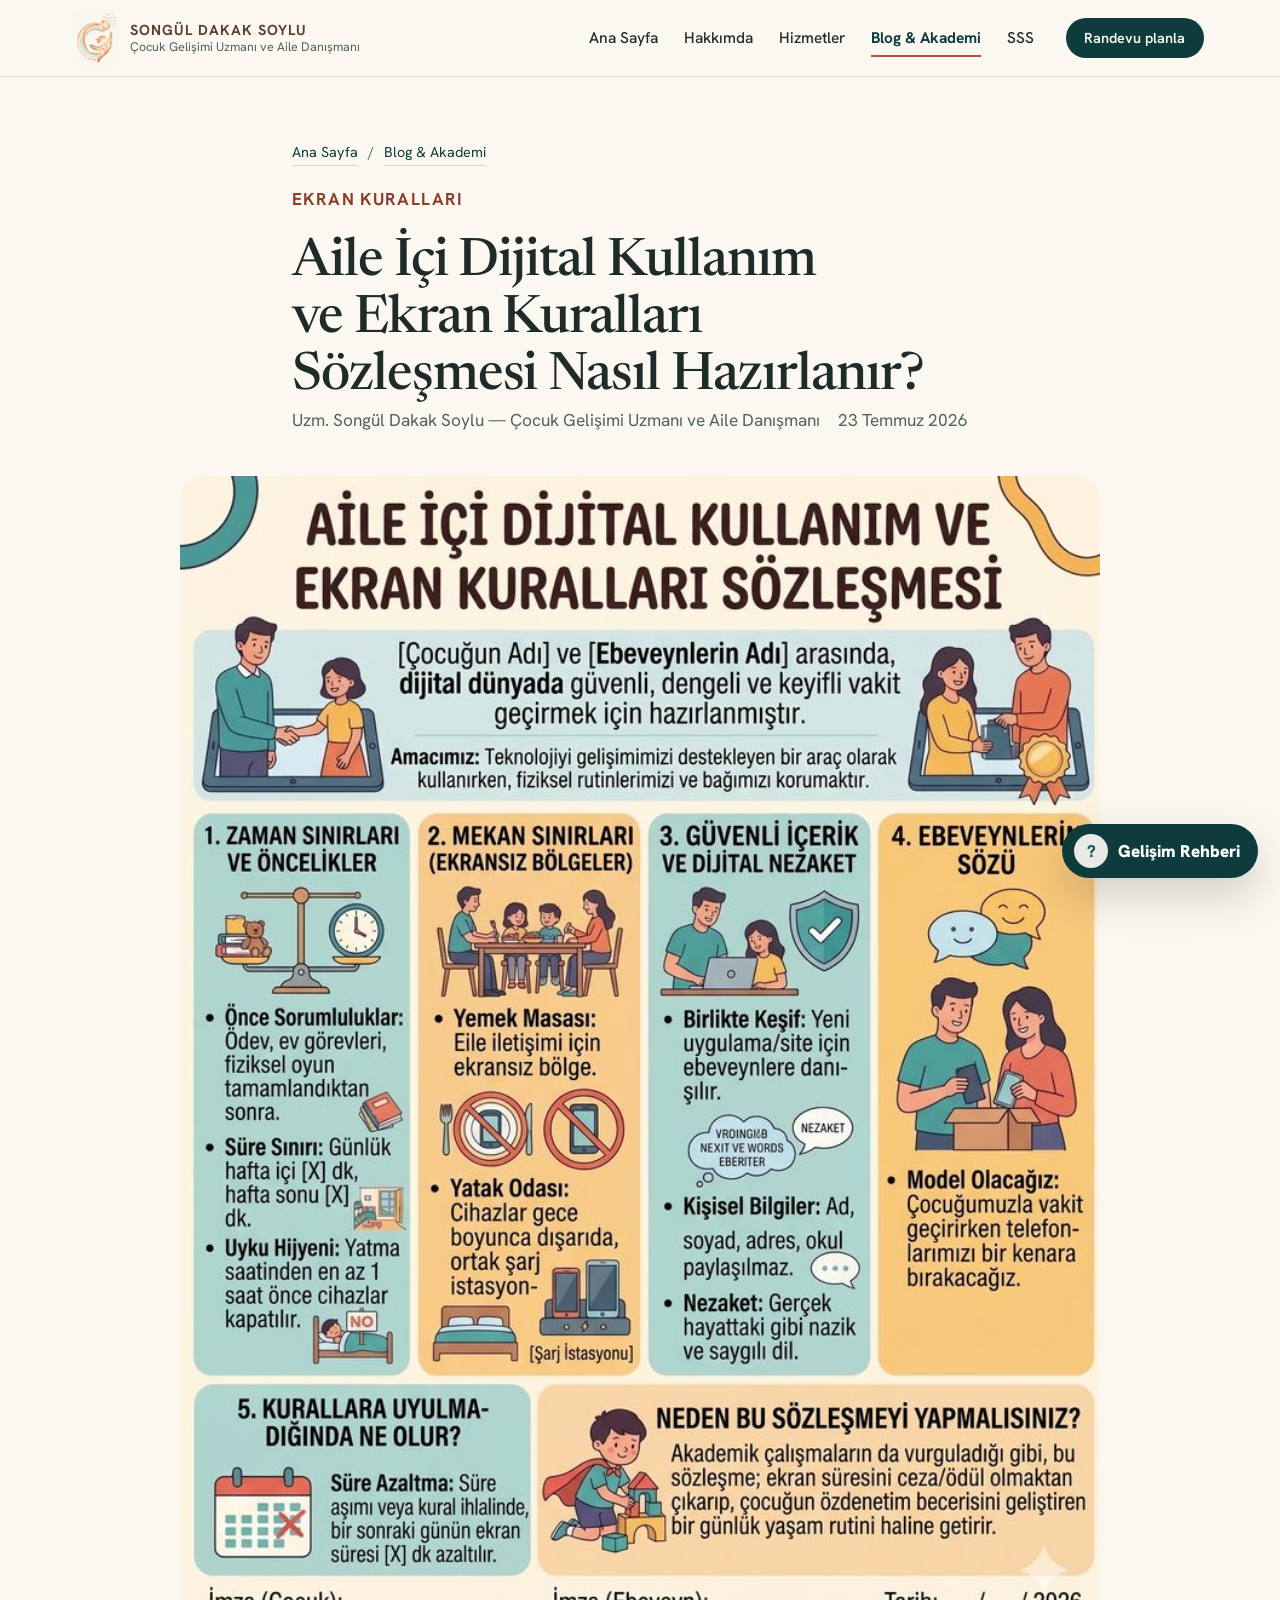
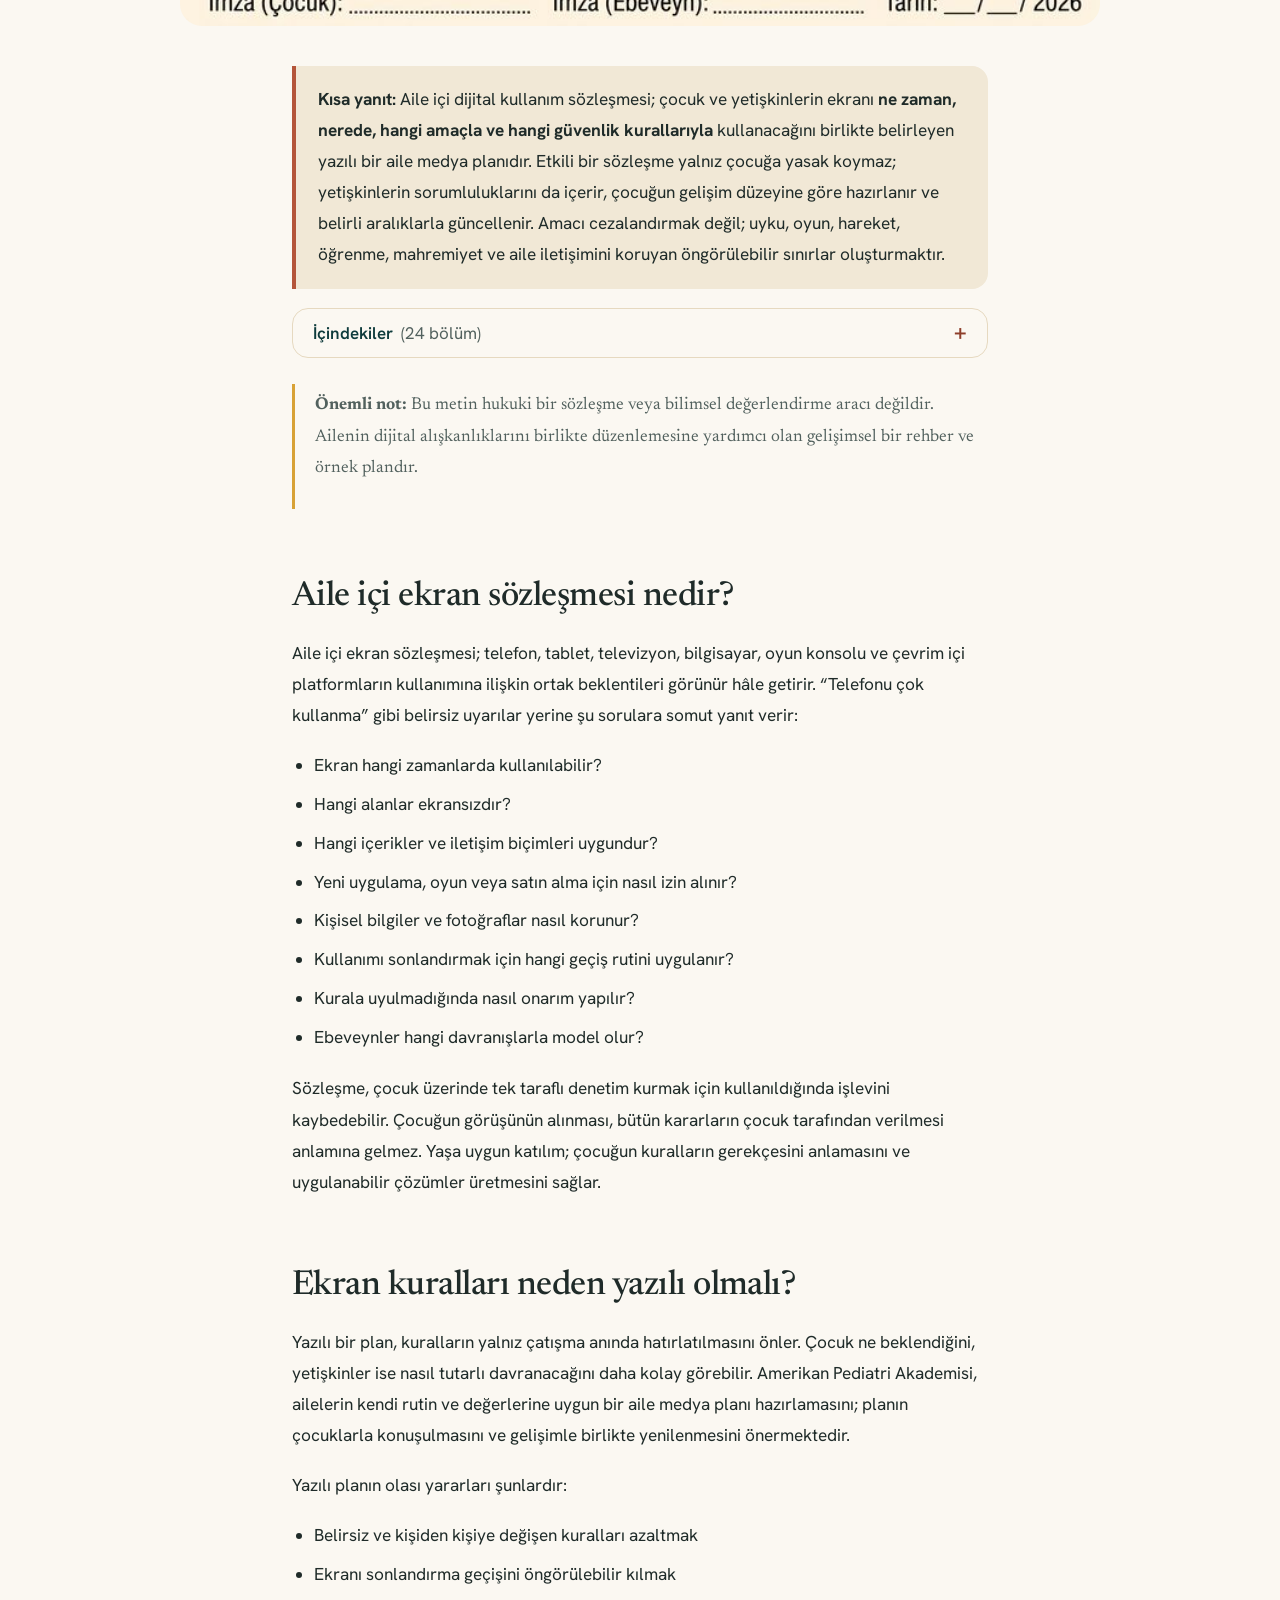
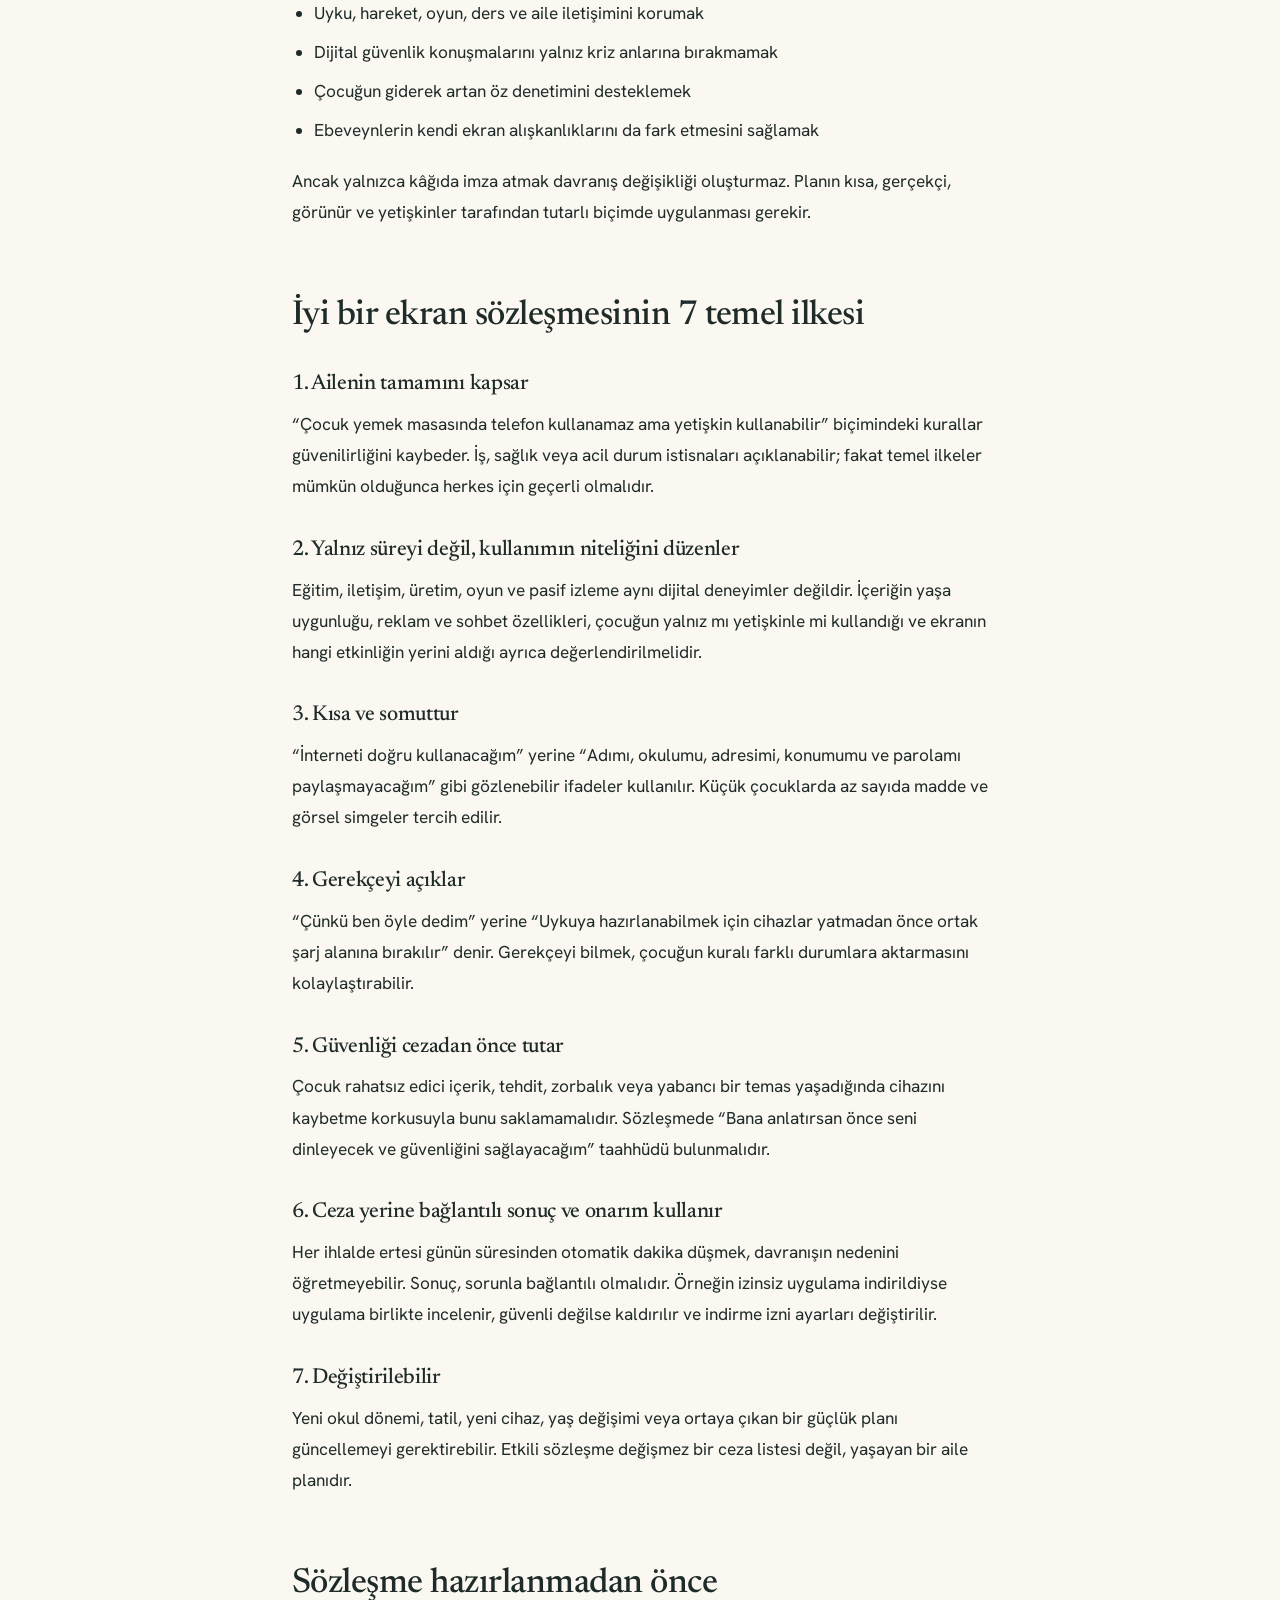
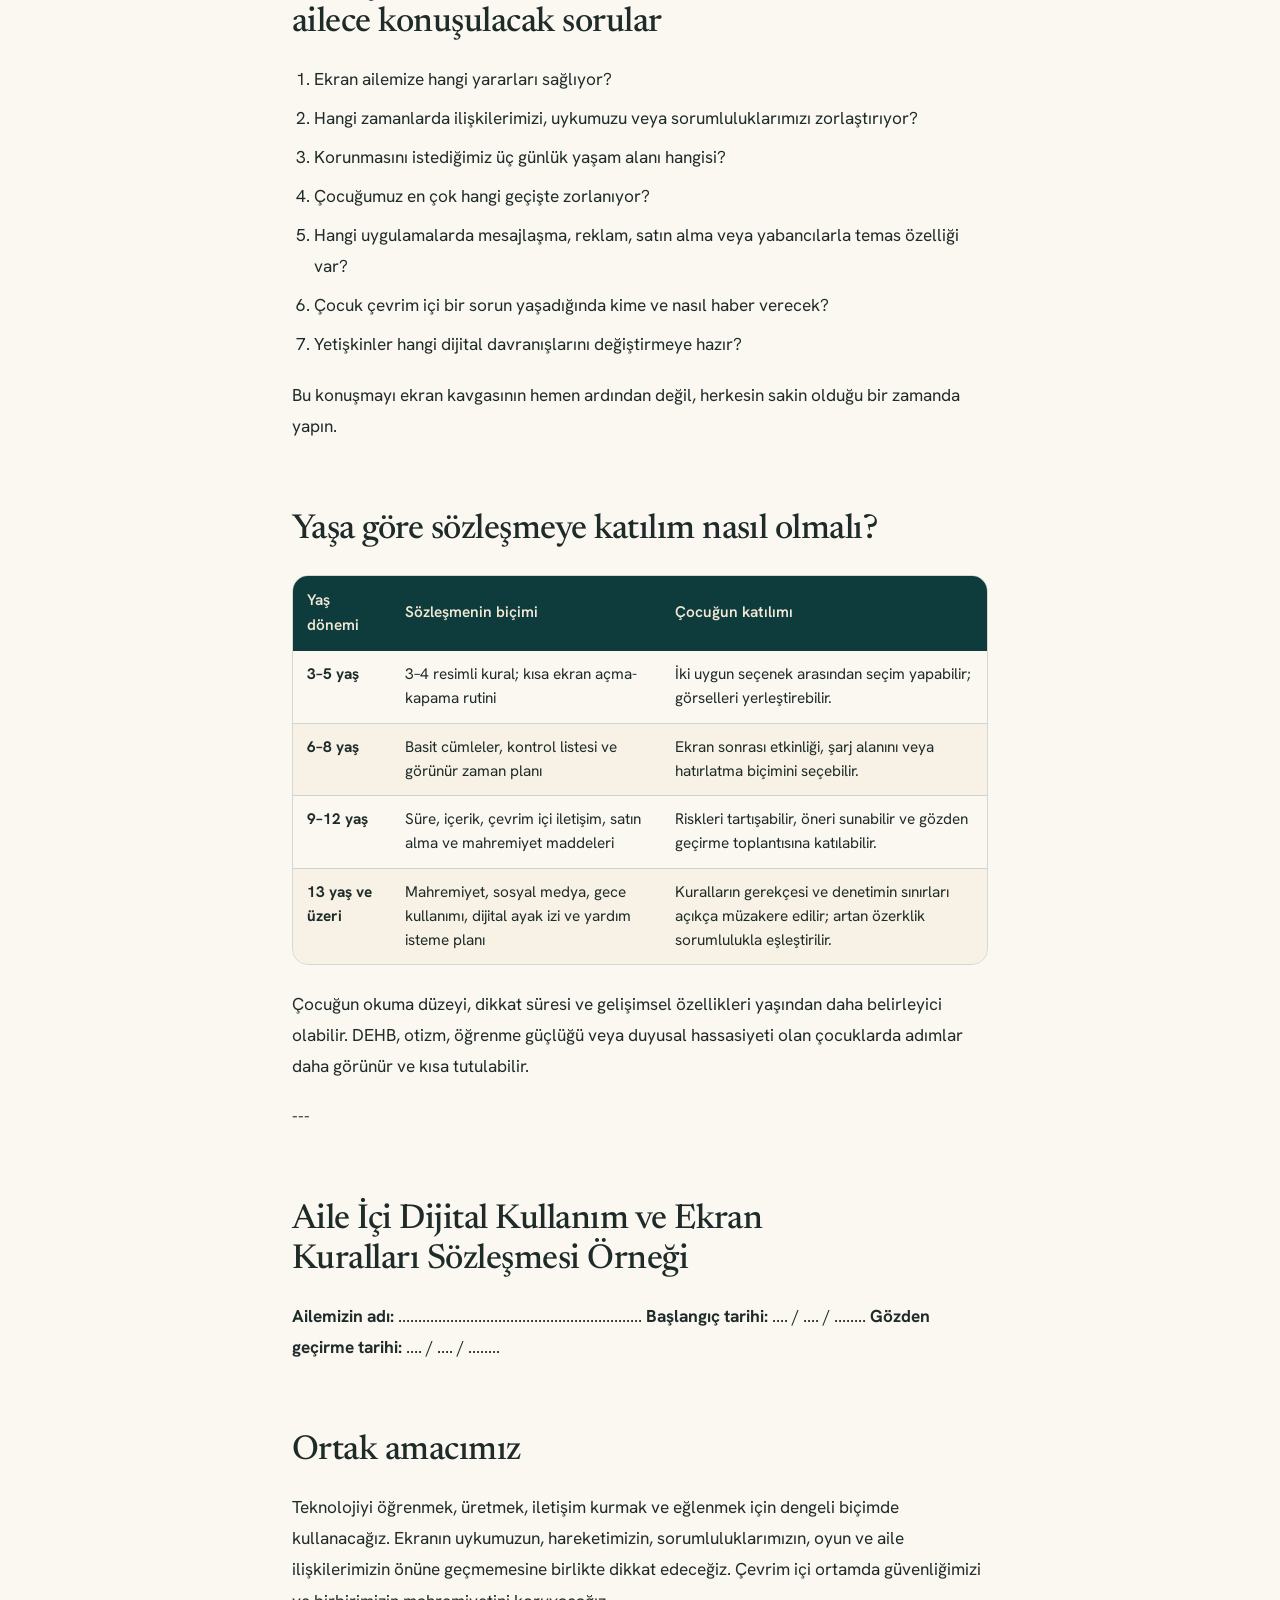
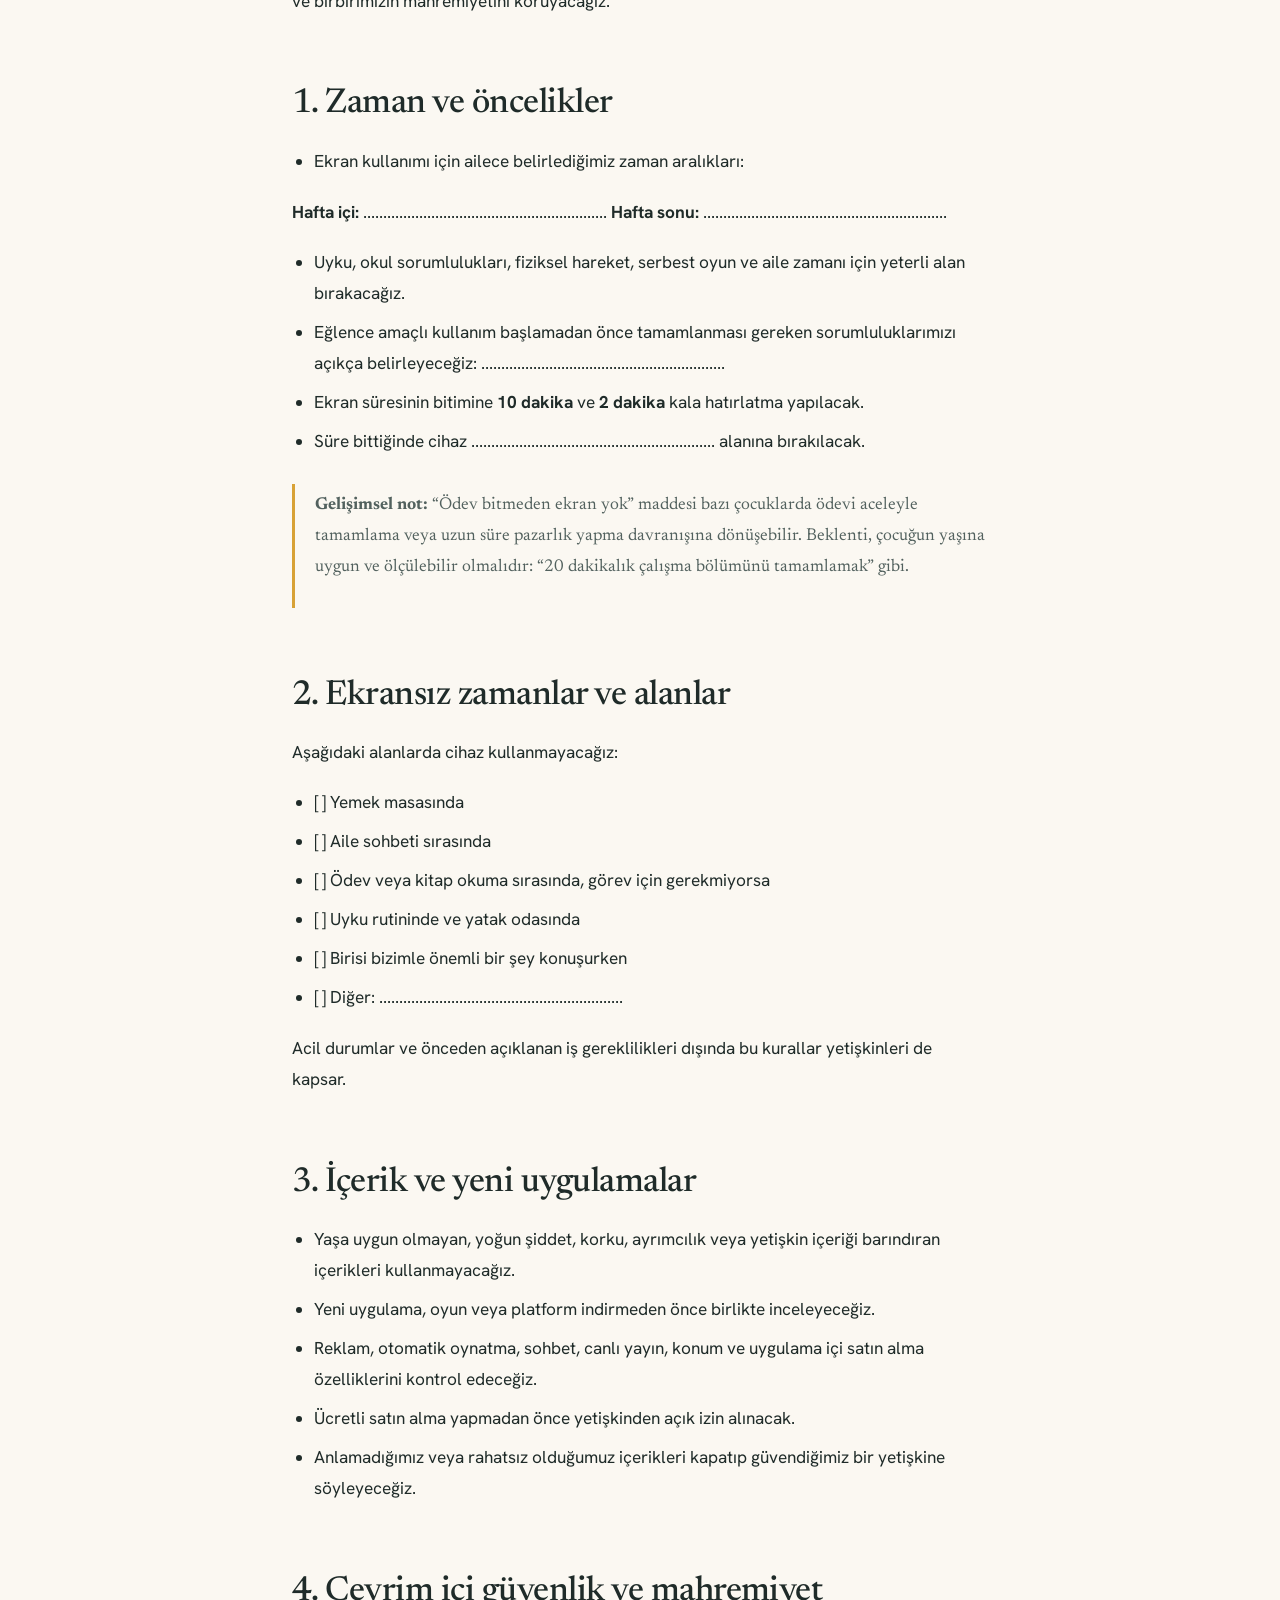
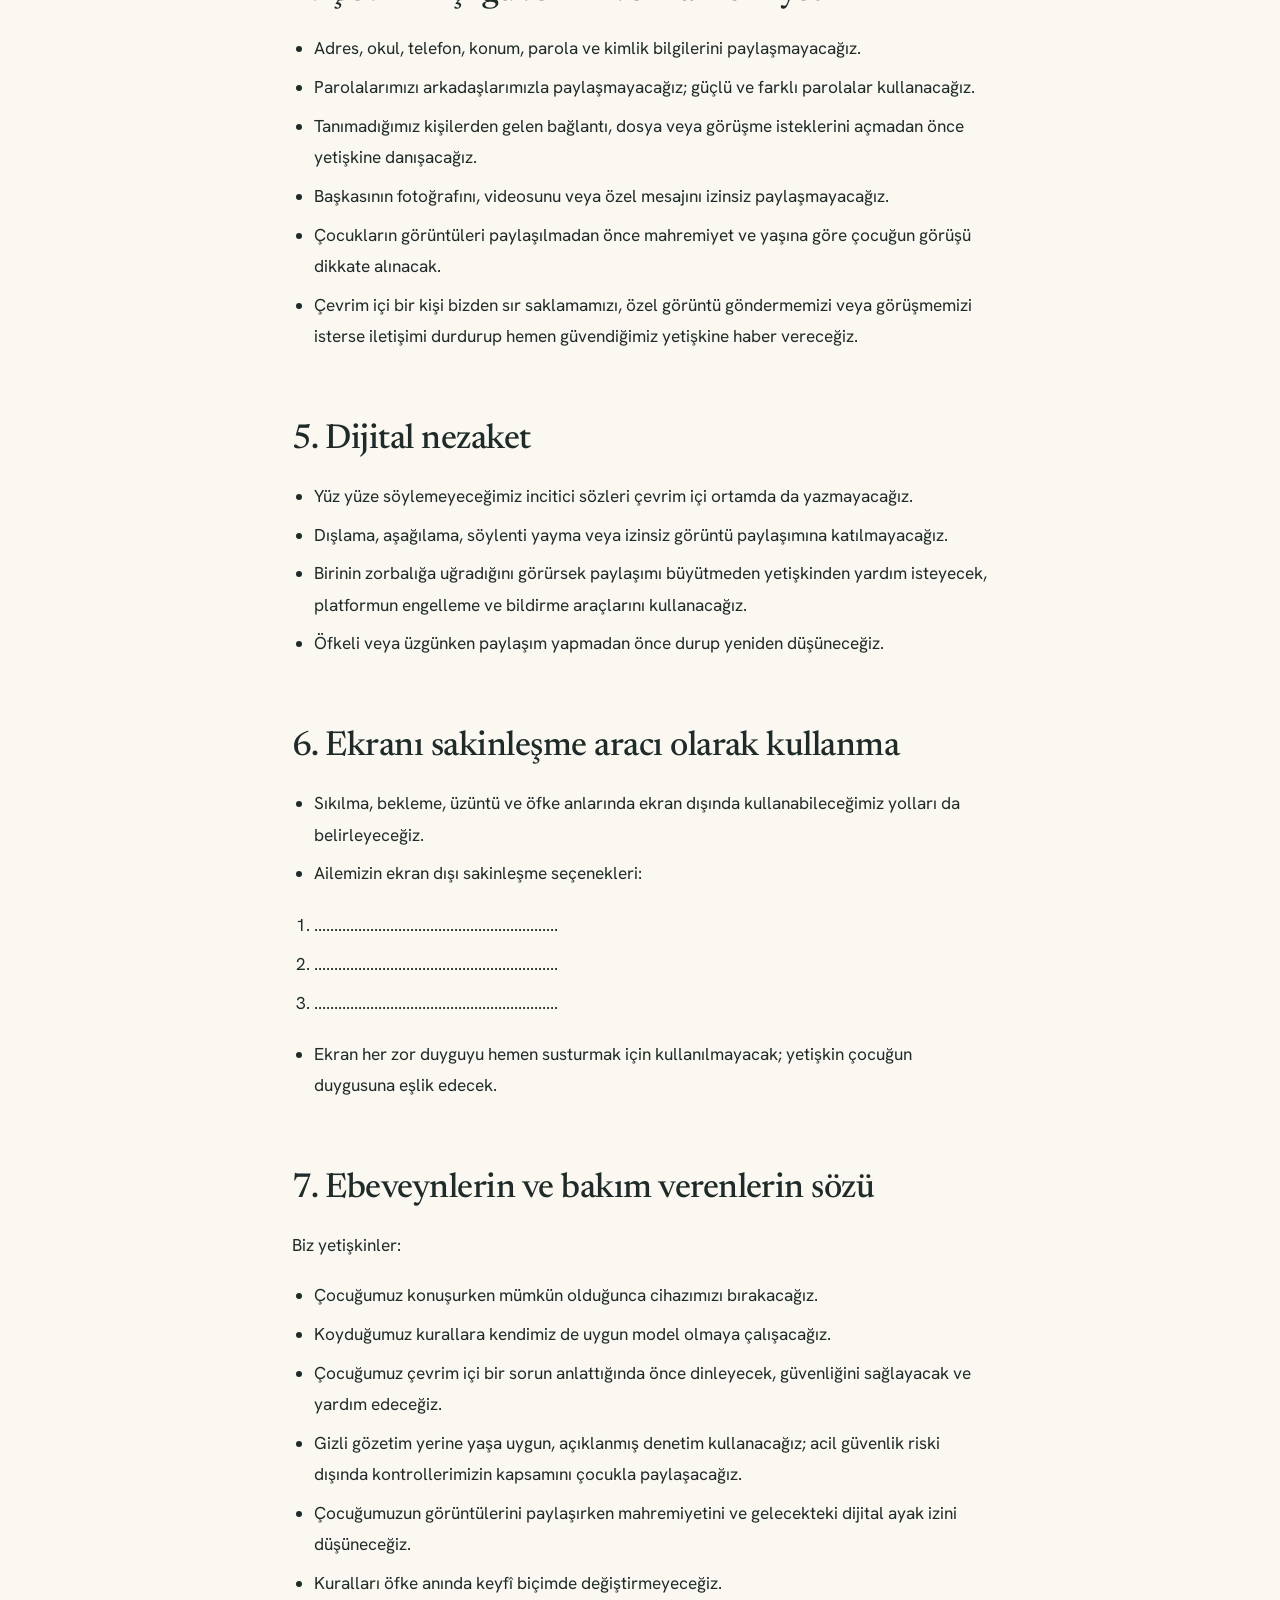
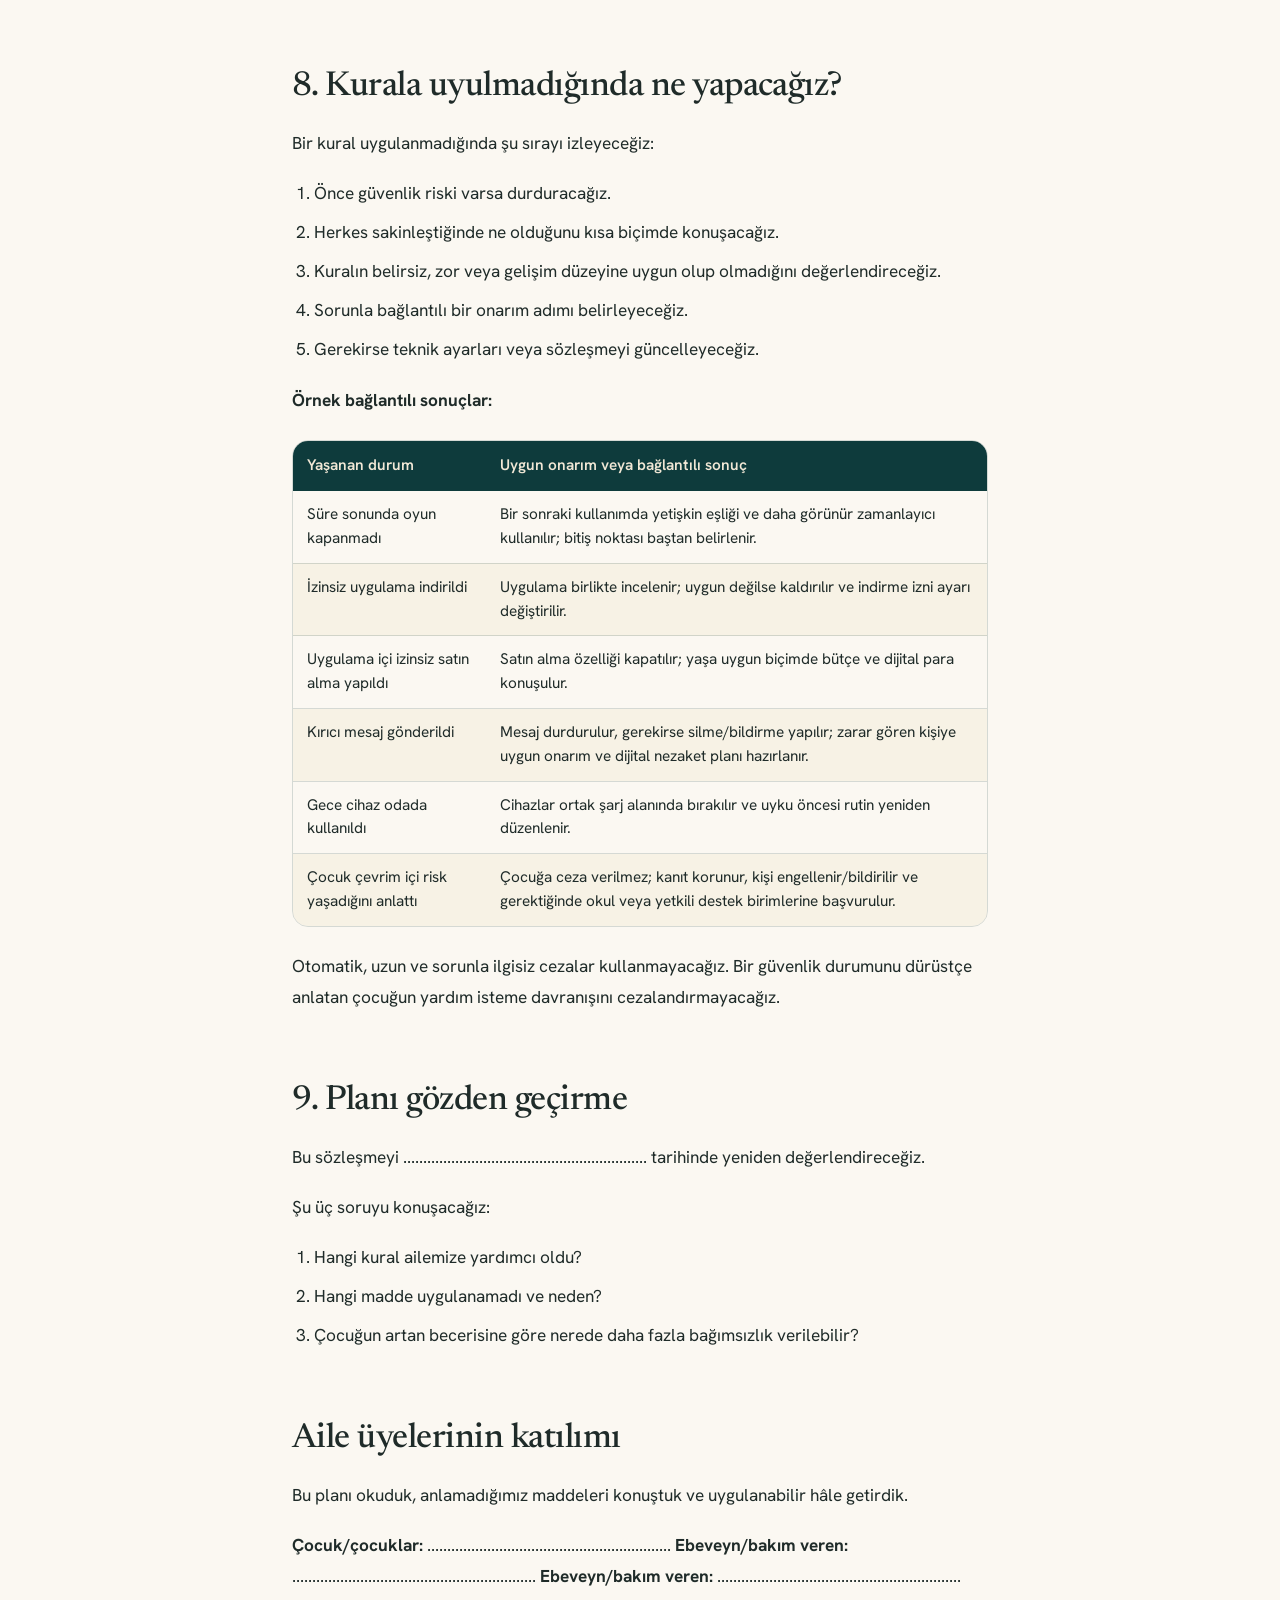
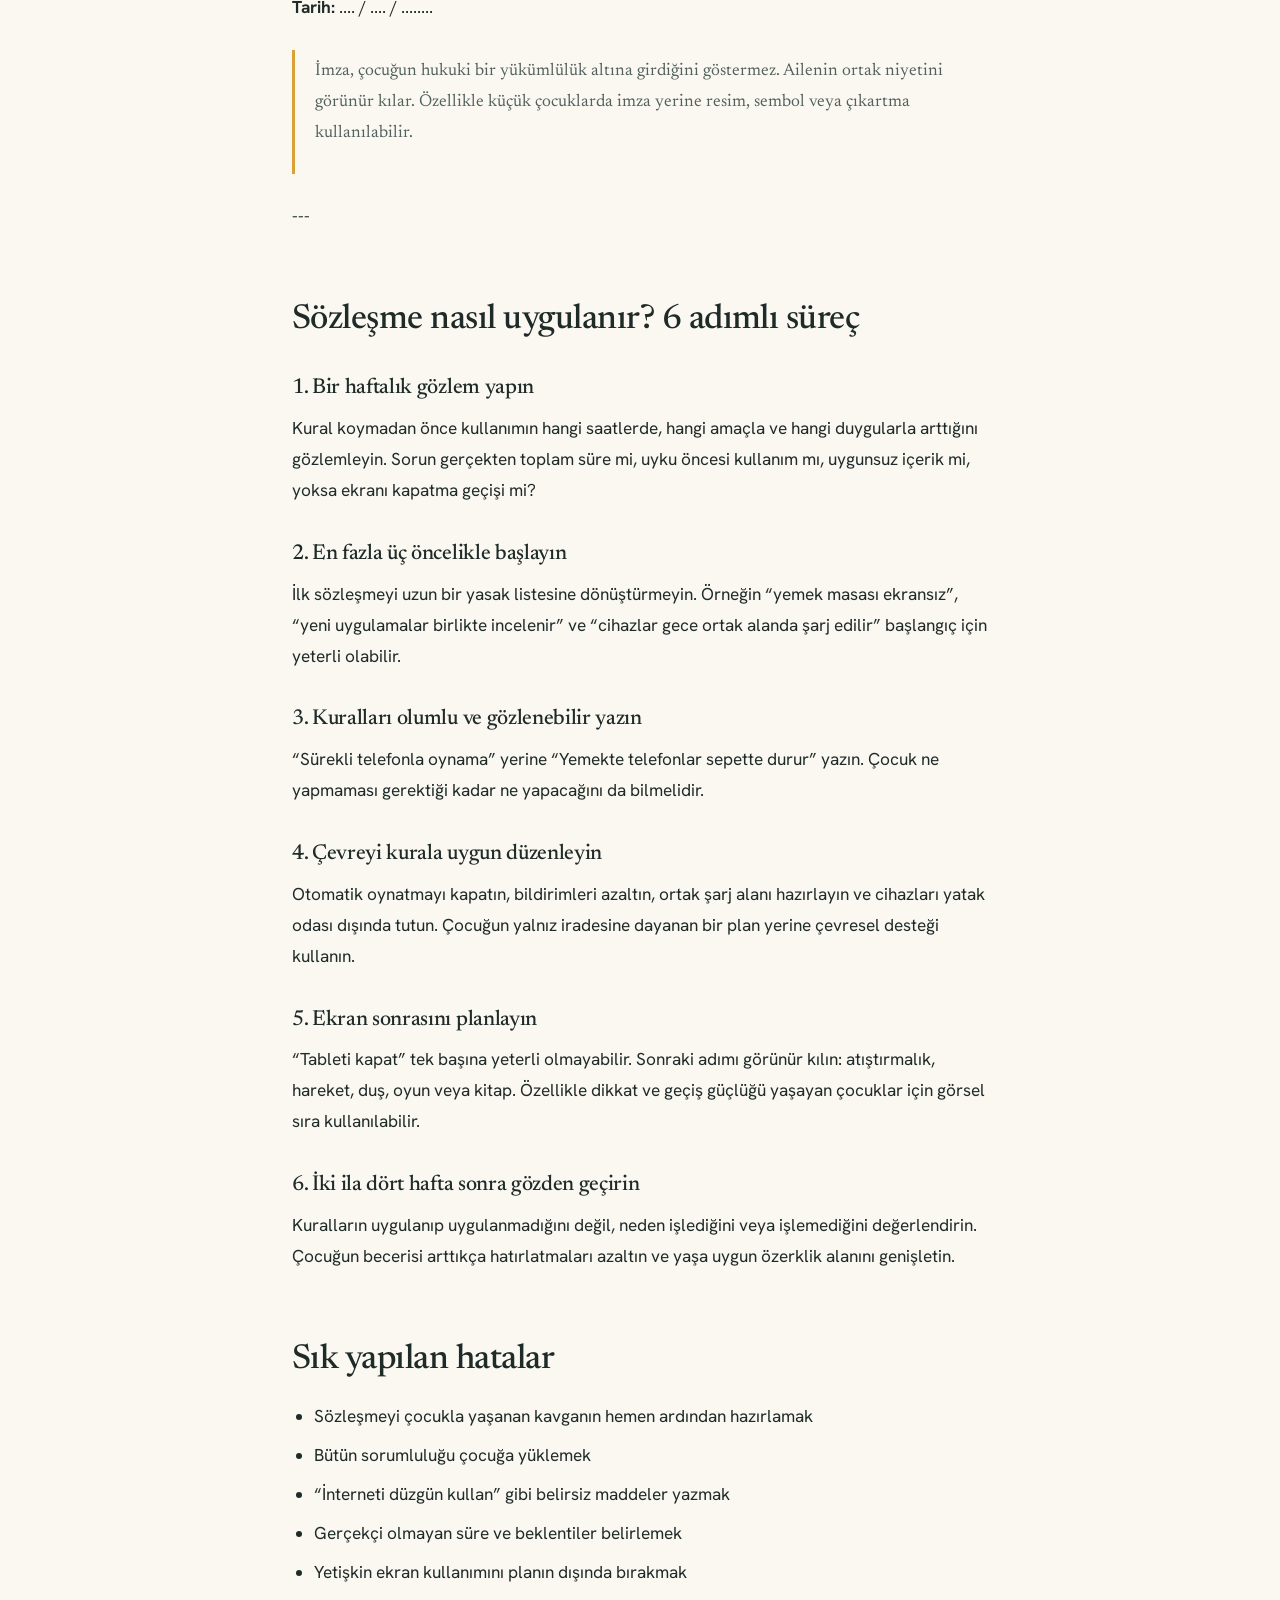
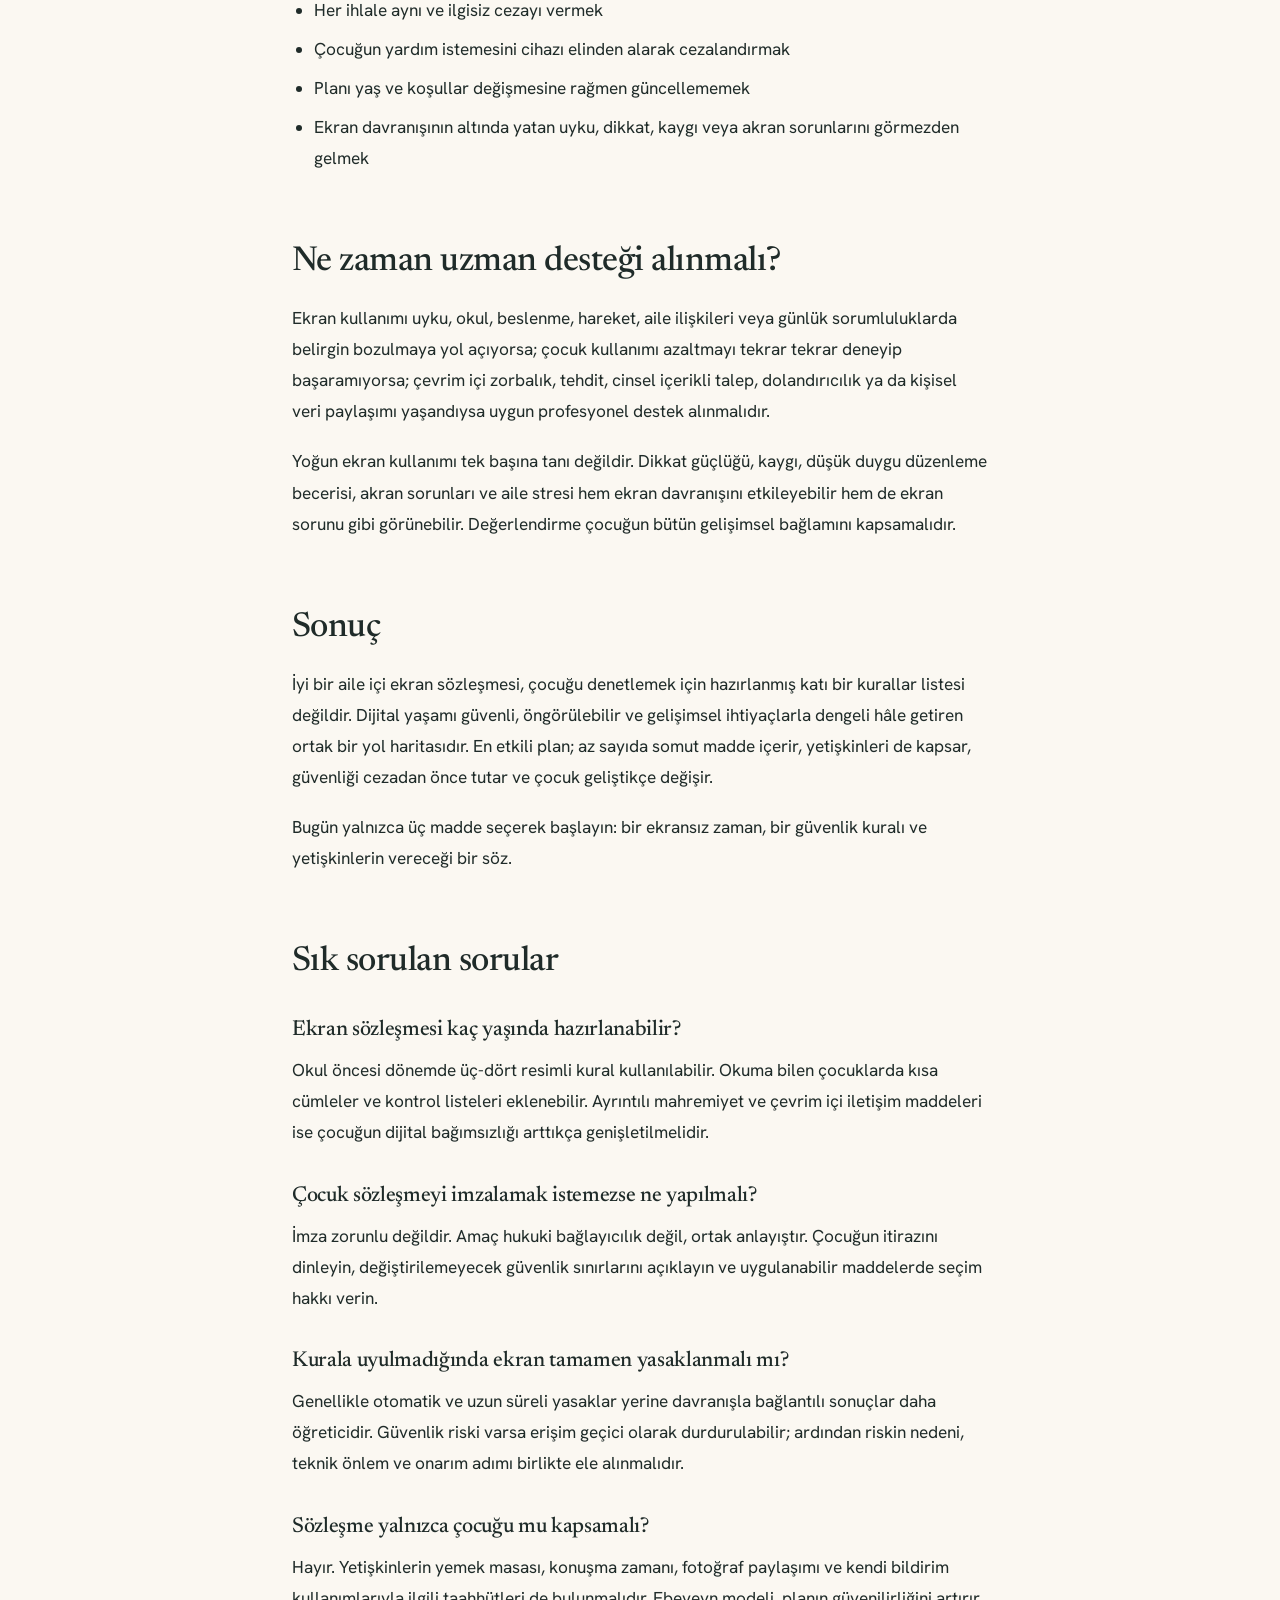
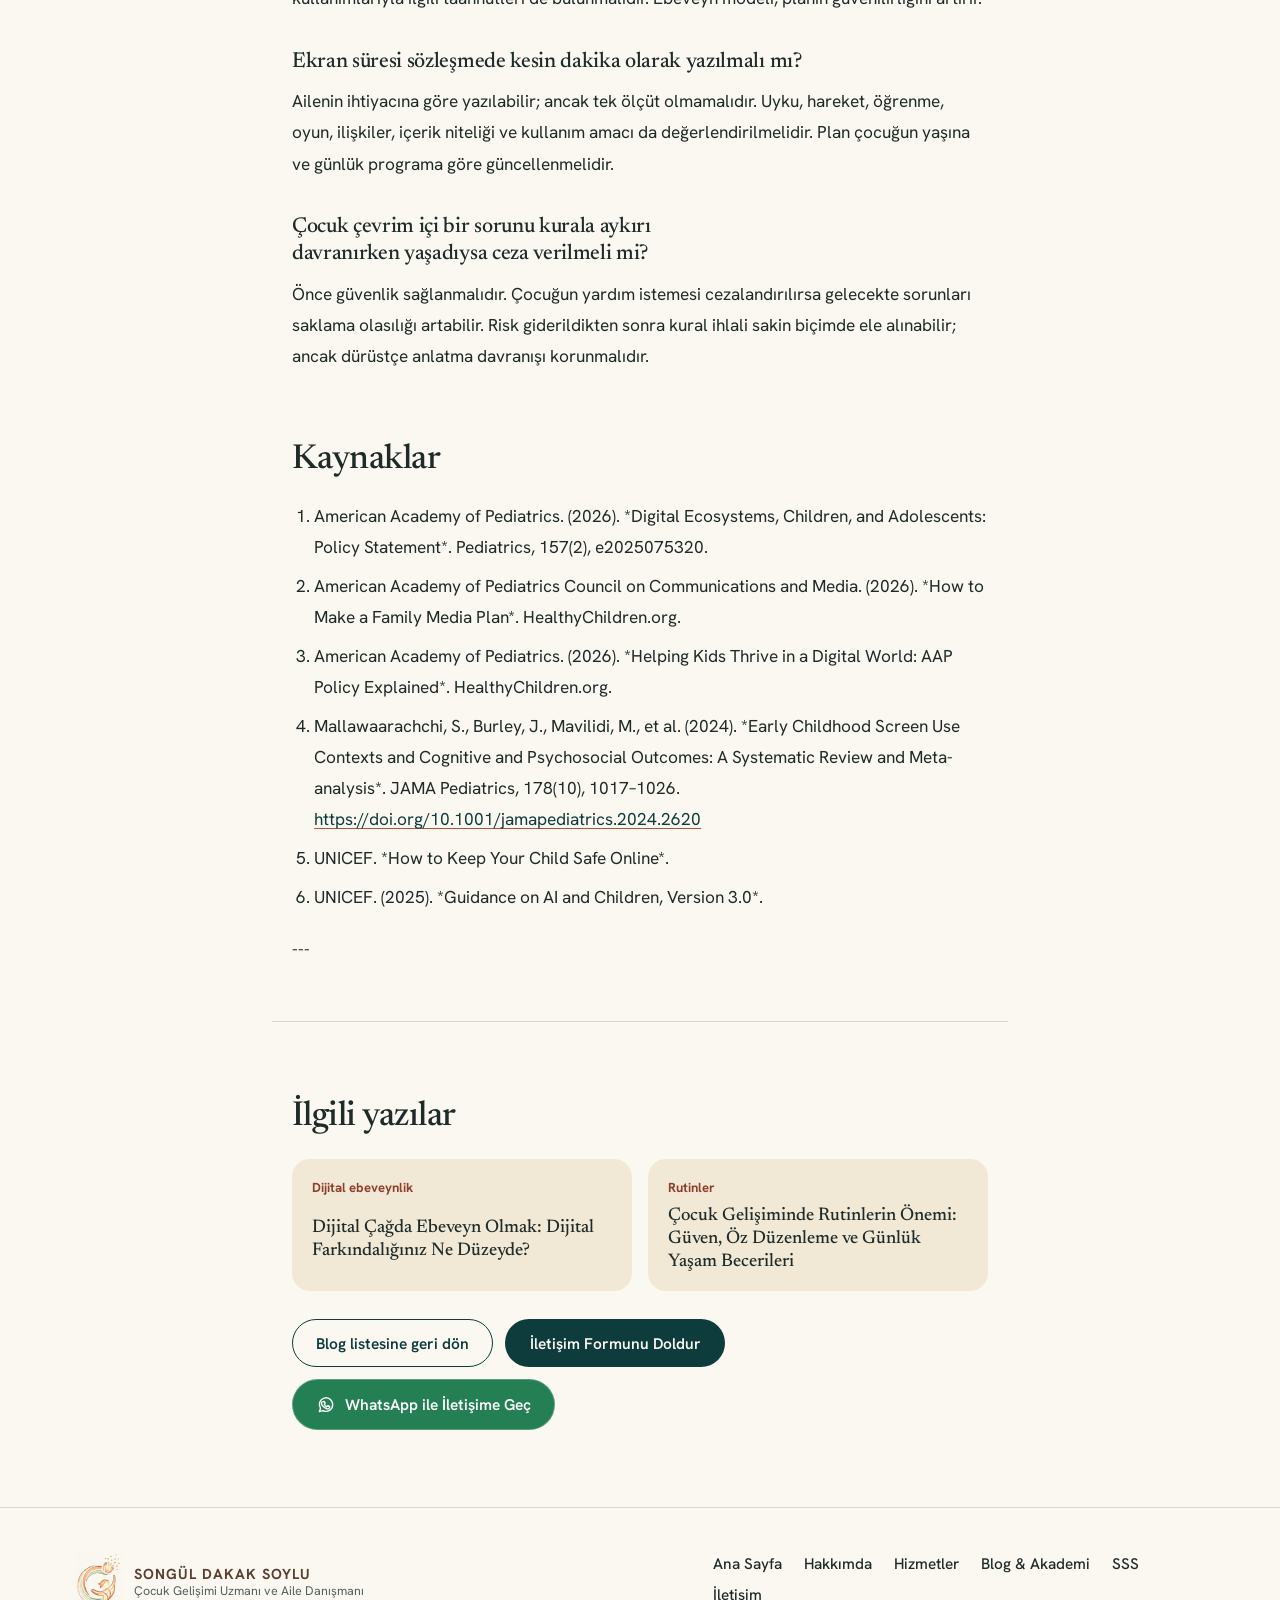
==== commit 0f10b36b: "Petrol editorial tasarimi: erisilebilirlik, form, OG gorselleri ve metin guncellemeleri - Blog kapak" ====
--- a/blog/aile-ici-ekran-kurallari-sozlesmesi/index.html
+++ b/blog/aile-ici-ekran-kurallari-sozlesmesi/index.html
@@ -11,15 +11,17 @@
   <meta property="og:title" content="Aile İçi Ekran Kuralları Sözleşmesi: Ücretsiz Örnek ve Uygulama Rehberi">
   <meta property="og:description" content="Çocuklarla ekran kuralları nasıl belirlenir? Yaşa uyarlanabilir aile dijital kullanım sözleşmesini inceleyin; süre, içerik, güvenlik ve sonuçları birlikte planlayın.">
   <meta property="og:url" content="https://songuldakaksoylu.com/blog/aile-ici-ekran-kurallari-sozlesmesi/">
-  <meta property="og:image" content="https://songuldakaksoylu.com/assets/images/blog-ekran.png">
+  <meta property="og:image" content="https://songuldakaksoylu.com/assets/images/share/blog-ekran.jpg">
+  <meta property="og:image:width" content="1200">
+  <meta property="og:image:height" content="630">
   <meta name="twitter:card" content="summary_large_image">
   <meta name="twitter:title" content="Aile İçi Ekran Kuralları Sözleşmesi: Ücretsiz Örnek ve Uygulama Rehberi">
   <meta name="twitter:description" content="Çocuklarla ekran kuralları nasıl belirlenir? Yaşa uyarlanabilir aile dijital kullanım sözleşmesini inceleyin; süre, içerik, güvenlik ve sonuçları birlikte planlayın.">
-  <meta name="twitter:image" content="https://songuldakaksoylu.com/assets/images/blog-ekran.png">
+  <meta name="twitter:image" content="https://songuldakaksoylu.com/assets/images/share/blog-ekran.jpg">
   <link rel="preconnect" href="https://fonts.googleapis.com">
   <link rel="preconnect" href="https://fonts.gstatic.com" crossorigin>
-  <link href="https://fonts.googleapis.com/css2?family=Manrope:wght@400;500;600;700;800&family=Playfair+Display:wght@600;700&display=swap" rel="stylesheet">
-  <link rel="stylesheet" href="../../assets/css/style.css">
+  <link href="https://fonts.googleapis.com/css2?family=Newsreader:ital,opsz,wght@0,6..72,400;0,6..72,500;0,6..72,600;1,6..72,400&family=Hanken+Grotesk:wght@400;500;600;700&display=swap" rel="stylesheet">
+  <link rel="stylesheet" href="../../assets/css/site.css?v=6">
   <script type="application/ld+json">
 {
   "@context": "https://schema.org",
@@ -27,7 +29,7 @@
   "headline": "Aile İçi Dijital Kullanım ve Ekran Kuralları Sözleşmesi Nasıl Hazırlanır?",
   "description": "Çocuklarla ekran kuralları nasıl belirlenir? Yaşa uyarlanabilir aile dijital kullanım sözleşmesini inceleyin; süre, içerik, güvenlik ve sonuçları birlikte planlayın.",
   "image": [
-    "https://songuldakaksoylu.com/assets/images/blog-ekran.png"
+    "https://songuldakaksoylu.com/assets/images/share/blog-ekran.jpg"
   ],
   "author": {
     "@type": "Person",
@@ -39,7 +41,7 @@
     "name": "Songül Dakak Soylu",
     "logo": {
       "@type": "ImageObject",
-      "url": "https://songuldakaksoylu.com/assets/images/logo-son.png"
+      "url": "https://songuldakaksoylu.com/assets/images/web/logo-isaret.jpg"
     }
   },
   "datePublished": "2026-07-23",
@@ -135,20 +137,29 @@
 </script>
 </head>
 <body>
+  <a class="skip-link" href="#main">Ana içeriğe geç</a>
   <header class="site-header" data-header>
-    <a class="brand" href="/" aria-label="Ana sayfa"><img src="../../assets/images/logo-son.png" alt="Songül Dakak Soylu logosu"></a>
-    <button class="menu-toggle" type="button" aria-label="Menüyü aç" aria-expanded="false" data-menu-toggle><span></span><span></span></button>
-    <nav class="site-nav" data-nav>
-      <a href="/">Ana Sayfa</a>
-      <a href="/hakkimda">Hakkımda</a>
-      <a href="/hizmetler">Hizmetler</a>
-      <a class="is-active" href="/blog">Blog & Akademi</a>
-      <a href="/sss">SSS</a>
-      <a class="nav-cta" href="/iletisim">İletişim</a>
-    </nav>
+    <div class="wrap bar">
+      <a class="brand" href="/" aria-label="Songül Dakak Soylu, ana sayfa">
+        <img class="brand-mark" src="../../assets/images/web/logo-isaret.jpg" alt="Songül Dakak Soylu logosu" width="240" height="240">
+        <span class="brand-text"><strong>SONGÜL DAKAK SOYLU</strong><span>Çocuk Gelişimi Uzmanı ve Aile Danışmanı</span></span>
+      </a>
+      <nav class="nav" id="nav" data-nav aria-label="Ana menü">
+        <a href="/">Ana Sayfa</a>
+        <a href="/hakkimda">Hakkımda</a>
+        <a href="/hizmetler">Hizmetler</a>
+        <a href="/blog" aria-current="page">Blog &amp; Akademi</a>
+        <a href="/sss">SSS</a>
+        <a class="btn btn-primary nav-cta" href="/iletisim">Randevu planla</a>
+      </nav>
+      <a class="btn btn-primary btn-sm head-cta" href="/iletisim">Randevu planla</a>
+      <button class="menu-btn" type="button" data-menu-toggle aria-expanded="false" aria-controls="nav" aria-label="Menüyü aç">
+        <svg width="22" height="22" viewBox="0 0 22 22" fill="none" stroke="currentColor" stroke-width="1.8" stroke-linecap="round" aria-hidden="true"><path d="M3 6h16M3 11h16M3 16h16"/></svg>
+      </button>
+    </div>
   </header>
 
-  <main class="page-main blog-article-page">
+  <main class="page-main blog-article-page" id="main" tabindex="-1">
     <article class="blog-detail-card blog-article">
       <div class="article-content article-header-content">
         <nav class="article-breadcrumbs" aria-label="Blog yolu"><a href="/">Ana Sayfa</a><span aria-hidden="true">/</span><a href="/blog">Blog & Akademi</a></nav>
@@ -156,9 +167,10 @@
         <h1 class="article-title">Aile İçi Dijital Kullanım ve Ekran Kuralları Sözleşmesi Nasıl Hazırlanır?</h1>
         <p class="article-meta"><span>Uzm. Songül Dakak Soylu — Çocuk Gelişimi Uzmanı ve Aile Danışmanı</span><time datetime="2026-07-23">23 Temmuz 2026</time></p>
       </div>
-      <div class="article-image-container"><img src="../../assets/images/blog-ekran.png" alt="Aile içi dijital kullanım ve ekran kuralları sözleşmesini anlatan görsel" loading="eager"></div>
+      <div class="article-image-container"><img src="../../assets/images/web/blog-ekran.jpg" alt="Aile içi dijital kullanım ve ekran kuralları sözleşmesini anlatan görsel" loading="eager"></div>
       <section class="article-content">
         <p class="short-answer"><strong>Kısa yanıt:</strong> Aile içi dijital kullanım sözleşmesi; çocuk ve yetişkinlerin ekranı <strong>ne zaman, nerede, hangi amaçla ve hangi güvenlik kurallarıyla</strong> kullanacağını birlikte belirleyen yazılı bir aile medya planıdır. Etkili bir sözleşme yalnız çocuğa yasak koymaz; yetişkinlerin sorumluluklarını da içerir, çocuğun gelişim düzeyine göre hazırlanır ve belirli aralıklarla güncellenir. Amacı cezalandırmak değil; uyku, oyun, hareket, öğrenme, mahremiyet ve aile iletişimini koruyan öngörülebilir sınırlar oluşturmaktır.</p>
+        <nav class="toc" aria-label="İçindekiler"><details><summary>İçindekiler <span>(24 bölüm)</span></summary><ol><li><a href="#aile-ici-ekran-sozlesmesi-nedir">Aile içi ekran sözleşmesi nedir?</a></li><li><a href="#ekran-kurallari-neden-yazili-olmali">Ekran kuralları neden yazılı olmalı?</a></li><li><a href="#iyi-bir-ekran-sozlesmesinin-7-temel-ilkesi">İyi bir ekran sözleşmesinin 7 temel ilkesi</a></li><li><a href="#sozlesme-hazirlanmadan-once-ailece-konusulacak-sorular">Sözleşme hazırlanmadan önce ailece konuşulacak sorular</a></li><li><a href="#yasa-gore-sozlesmeye-katilim-nasil-olmali">Yaşa göre sözleşmeye katılım nasıl olmalı?</a></li><li><a href="#aile-ici-dijital-kullanim-ve-ekran-kurallari-sozlesmesi-ornegi">Aile İçi Dijital Kullanım ve Ekran Kuralları Sözleşmesi Örneği</a></li><li><a href="#ortak-amacimiz">Ortak amacımız</a></li><li><a href="#1-zaman-ve-oncelikler">1. Zaman ve öncelikler</a></li><li><a href="#2-ekransiz-zamanlar-ve-alanlar">2. Ekransız zamanlar ve alanlar</a></li><li><a href="#3-icerik-ve-yeni-uygulamalar">3. İçerik ve yeni uygulamalar</a></li><li><a href="#4-cevrim-ici-guvenlik-ve-mahremiyet">4. Çevrim içi güvenlik ve mahremiyet</a></li><li><a href="#5-dijital-nezaket">5. Dijital nezaket</a></li><li><a href="#6-ekrani-sakinlesme-araci-olarak-kullanma">6. Ekranı sakinleşme aracı olarak kullanma</a></li><li><a href="#7-ebeveynlerin-ve-bakim-verenlerin-sozu">7. Ebeveynlerin ve bakım verenlerin sözü</a></li><li><a href="#8-kurala-uyulmadiginda-ne-yapacagiz">8. Kurala uyulmadığında ne yapacağız?</a></li><li><a href="#9-plani-gozden-gecirme">9. Planı gözden geçirme</a></li><li><a href="#aile-uyelerinin-katilimi">Aile üyelerinin katılımı</a></li><li><a href="#sozlesme-nasil-uygulanir-6-adimli-surec">Sözleşme nasıl uygulanır? 6 adımlı süreç</a></li><li><a href="#sik-yapilan-hatalar">Sık yapılan hatalar</a></li><li><a href="#ne-zaman-uzman-destegi-alinmali">Ne zaman uzman desteği alınmalı?</a></li><li><a href="#sonuc">Sonuç</a></li><li><a href="#sik-sorulan-sorular">Sık sorulan sorular</a></li><li><a href="#kaynaklar">Kaynaklar</a></li><li><a href="#related-posts-title">İlgili yazılar</a></li></ol></details></nav>
 <blockquote><p><strong>Önemli not:</strong> Bu metin hukuki bir sözleşme veya bilimsel değerlendirme aracı değildir. Ailenin dijital alışkanlıklarını birlikte düzenlemesine yardımcı olan gelişimsel bir rehber ve örnek plandır.</p></blockquote>
 <h2 class="article-section-title" id="aile-ici-ekran-sozlesmesi-nedir">Aile içi ekran sözleşmesi nedir?</h2>
 <p>Aile içi ekran sözleşmesi; telefon, tablet, televizyon, bilgisayar, oyun konsolu ve çevrim içi platformların kullanımına ilişkin ortak beklentileri görünür hâle getirir. “Telefonu çok kullanma” gibi belirsiz uyarılar yerine şu sorulara somut yanıt verir:</p>
@@ -285,8 +297,21 @@
     </article>
   </main>
 
-  <footer class="site-footer"><img src="../../assets/images/logo-son.png" alt=""><p>© 2026 Uzm. Songül Dakak Soylu | Akademik Temelli Gelişim Danışmanlığı</p></footer>
+  <footer class="footer site-footer">
+    <div class="wrap">
+      <a class="brand" href="/" aria-label="Ana sayfa">
+        <img class="brand-mark" src="../../assets/images/web/logo-isaret.jpg" alt="" width="240" height="240">
+        <span class="brand-text"><strong>SONGÜL DAKAK SOYLU</strong><span>Çocuk Gelişimi Uzmanı ve Aile Danışmanı</span></span>
+      </a>
+      <nav aria-label="Alt menü"><a href="/">Ana Sayfa</a><a href="/hakkimda">Hakkımda</a><a href="/hizmetler">Hizmetler</a><a href="/blog">Blog &amp; Akademi</a><a href="/sss">SSS</a><a href="/iletisim">İletişim</a></nav>
+      <div class="legal">
+        <span>© 2026 Uzm. Songül Dakak Soylu | Akademik Temelli Gelişim Danışmanlığı</span>
+        <span>Bu sitedeki içerikler genel bilgilendirme amaçlıdır; tanı, tedavi veya tıbbi öneri yerine geçmez.</span>
+      </div>
+    </div>
+  </footer>
   <script src="../../assets/js/chatbot.js"></script>
   <script src="../../assets/js/main.js"></script>
+  <script src="../../assets/js/site.js" defer></script>
 </body>
 </html>
--- a/assets/css/site.css
+++ b/assets/css/site.css
@@ -0,0 +1,797 @@
+
+/* Songül Dakak Soylu — site stilleri. Renkler: petrol yeşili, krem, adaçayı, terracotta, hardal.
+   Duyarlılık: 980px (tablet) ve 620px (telefon) media query'leri. */
+:root{
+  --petrol:#0E3B3C; --petrol-deep:#092C2D; --petrol-soft:#1D5A58;
+  --paper:#FBF8F2; --cream:#F1E8D6; --sand:#E6D9C0;
+  --terra:#B4553A; --brick:#8E3F2B; --mustard:#D8A236;
+  --brown:#5B3F31; --ink:#1F2B29; --muted:#52615E; --line:rgba(14,59,60,.16);
+  --font-display:'Newsreader',Georgia,'Times New Roman',serif;
+  --font-body:'Hanken Grotesk',system-ui,-apple-system,'Segoe UI',sans-serif;
+  --bar-h:0px;
+  color-scheme:light;
+}
+*,*::before,*::after{box-sizing:border-box}
+html{scroll-behavior:smooth}
+body{margin:0;background:var(--paper);color:var(--ink);font-family:var(--font-body);font-size:17px;line-height:1.65;-webkit-font-smoothing:antialiased}
+img{display:block;max-width:100%}
+a{color:inherit}
+h1,h2,h3,h4{font-family:var(--font-display);font-weight:500;letter-spacing:-.015em;margin:0;text-wrap:balance}
+p{margin:0}
+:focus-visible{outline:3px solid var(--terra);outline-offset:3px;border-radius:4px}
+.on-dark :focus-visible,.card--dark :focus-visible,.card--terra :focus-visible{outline-color:var(--sand)}
+
+.wrap{--gutter:56px;max-width:1240px;margin-inline:auto;padding-left:max(var(--gutter),env(safe-area-inset-left,0px));padding-right:max(var(--gutter),env(safe-area-inset-right,0px))}
+
+/* ---------- Üst bilgi ---------- */
+.site-header{position:sticky;top:calc(var(--bar-h) + env(safe-area-inset-top,0px));z-index:40;background:var(--paper);border-bottom:1px solid var(--line)}
+.bar{display:flex;align-items:center;gap:20px;min-height:76px}
+.brand{display:flex;align-items:center;gap:12px;text-decoration:none;min-width:0}
+.brand-mark{height:54px;width:auto;mix-blend-mode:multiply;flex:none}
+.brand-text{display:flex;flex-direction:column;line-height:1.25;min-width:0}
+.brand-text strong{font-size:14.5px;font-weight:700;letter-spacing:.07em;color:var(--brown)}
+.brand-text span{font-size:12.5px;color:var(--muted)}
+.nav{display:flex;align-items:center;gap:2px;margin-left:auto}
+.nav a{font-size:15.5px;font-weight:500;text-decoration:none;padding:8px 12px;border-radius:8px;color:var(--ink);position:relative}
+.nav a:hover{color:var(--terra)}
+.nav a[aria-current="page"]{font-weight:700;color:var(--petrol)}
+.nav a[aria-current="page"]::after{content:"";position:absolute;left:12px;right:12px;bottom:2px;height:2px;background:var(--terra)}
+.nav .nav-cta{display:none}
+.btn{display:inline-flex;align-items:center;justify-content:center;gap:.5rem;padding:.9rem 1.45rem;border-radius:999px;font:600 15.5px/1.1 var(--font-body);text-decoration:none;border:1.5px solid transparent;cursor:pointer;transition:background-color .2s,color .2s,border-color .2s;text-align:center}
+.btn-primary{background:var(--petrol);color:var(--paper)}
+.btn-primary:hover{background:var(--petrol-soft)}
+.btn-ghost{border-color:var(--petrol);color:var(--petrol);background:transparent}
+.btn-ghost:hover{background:var(--petrol);color:var(--paper)}
+.btn-light{background:var(--cream);color:var(--petrol)}
+.btn-light:hover{background:#fff}
+.btn-sm{padding:.7rem 1.1rem;font-size:14.5px}
+.menu-btn{display:none;margin-left:auto;width:44px;height:44px;border-radius:12px;border:1.5px solid var(--line);background:transparent;color:var(--petrol);cursor:pointer;align-items:center;justify-content:center}
+
+/* ---------- Genel bölüm ---------- */
+.section{padding-block:clamp(56px,9vw,116px)}
+.section-head{display:flex;justify-content:space-between;align-items:flex-end;flex-wrap:wrap;gap:20px 48px;margin-bottom:clamp(28px,4vw,52px)}
+.section-head h2{font-size:clamp(2rem,4vw,3rem);line-height:1.08}
+.section-head p{max-width:36em;color:var(--muted);margin-top:12px}
+.link-more{display:inline-flex;align-items:center;gap:6px;font-weight:600;color:var(--petrol);text-decoration:none;border-bottom:1.5px solid var(--terra);padding-bottom:2px}
+.link-more:hover{color:var(--terra)}
+.chip{display:inline-block;font-size:.8rem;font-weight:600;line-height:1;padding:.4rem .75rem;border-radius:999px;background:rgba(14,59,60,.09);color:var(--petrol);white-space:nowrap}
+
+/* ---------- Hero ---------- */
+.hero{--ph:560px;position:relative;padding-block:clamp(40px,5.5vw,76px) clamp(64px,8vw,110px);background:var(--paper);overflow:clip}
+.hero-band{position:absolute;top:0;bottom:0;right:0;width:35%;background:var(--petrol);overflow:hidden}
+.hero-band svg{position:absolute;inset:0;width:100%;height:100%}
+.hero-grid{position:relative;display:grid;grid-template-columns:minmax(0,1.05fr) minmax(0,.95fr);gap:clamp(36px,6vw,96px);align-items:center}
+.hero-photo{position:relative;margin:0 0 0 auto;width:min(100%,520px)}
+.hero-outline{position:absolute;z-index:0;inset:26px -26px -26px 26px;border:1.5px solid var(--terra);border-radius:999px 999px 28px 28px}
+.photo-arch{position:relative;z-index:1;aspect-ratio:4/5;border-radius:999px 999px 28px 28px;overflow:hidden;background:var(--sand);box-shadow:0 0 0 10px var(--paper),0 34px 64px rgba(9,44,45,.3);animation:rise .9s cubic-bezier(.2,.7,.2,1) both}
+.photo-arch img{width:100%;height:100%;object-fit:cover;object-position:50% 30%}
+.name-card{position:absolute;z-index:2;left:-40px;bottom:56px;background:var(--paper);padding:14px 18px;border-radius:14px;box-shadow:0 14px 34px rgba(9,44,45,.24);max-width:250px;display:grid;gap:2px}
+.name-card strong{font-family:var(--font-display);font-size:1.15rem;font-weight:500;line-height:1.2}
+.name-card span{font-size:.86rem;color:var(--muted);line-height:1.35}
+.hero-dot{position:absolute;z-index:2;left:-14px;top:24%;width:38px;height:38px;border-radius:50%;background:var(--mustard)}
+@keyframes rise{from{transform:translateY(18px)}to{transform:none}}
+.hero h1{font-size:clamp(2.55rem,6vw,4.5rem);line-height:1.03;letter-spacing:-.025em;font-weight:500}
+.hero .lead{font-size:1.2rem;line-height:1.6;color:var(--muted);max-width:33em;margin-top:24px}
+.hero-actions{display:flex;flex-wrap:wrap;gap:12px;margin-top:32px}
+.hero-facts{display:grid;grid-template-columns:repeat(3,minmax(0,1fr));gap:20px;margin:44px 0 0;padding:18px 0 0;border-top:1px solid var(--line)}
+.hero-facts dt{font-size:.85rem;color:var(--muted)}
+.hero-facts dd{margin:2px 0 0;font-family:var(--font-display);font-size:1.12rem;line-height:1.3;font-weight:500}
+
+.ico{display:inline-flex;width:30px;height:30px;color:var(--terra);flex:none}
+.ico svg{width:100%;height:100%;fill:none;stroke:currentColor;stroke-width:1.6;stroke-linecap:round;stroke-linejoin:round}
+
+
+/* Mobil hero için yardımcı öğeler: masaüstünde ve tablette gizli */
+.lead-m,.facts-m{display:none}
+
+/* ---------- Hizmetler (ana sayfa) ---------- */
+.svc-section{position:relative;background:var(--petrol);color:#E8EFEC;padding-block:clamp(64px,9vw,124px);overflow:clip}
+.svc-section .wrap{position:relative;z-index:1}
+.svc-rings{position:absolute;right:-50px;top:-30px;width:min(54%,640px);height:auto;pointer-events:none}
+.svc-intro{display:grid;grid-template-columns:minmax(0,1.05fr) minmax(0,.95fr);gap:36px clamp(40px,7vw,110px);align-items:end;margin-bottom:clamp(36px,5vw,64px)}
+.svc-intro h2{font-size:clamp(2.5rem,5.2vw,4.2rem);line-height:1.02;color:var(--cream);letter-spacing:-.025em}
+.svc-intro .intro-p{color:#C3D7D2;font-size:1.1rem;max-width:30em;margin-top:20px}
+.svc-section .link-more{color:var(--cream);border-bottom-color:var(--mustard);margin-top:26px}
+.svc-section .link-more:hover{color:#fff}
+.finder{border:1px solid rgba(251,248,242,.22);border-radius:22px;padding:24px 26px 12px;background:rgba(251,248,242,.05)}
+.finder h3{font-size:1.4rem;color:var(--cream);margin-bottom:10px}
+.finder ul{list-style:none;margin:0;padding:0}
+.finder button{display:grid;grid-template-columns:minmax(0,1fr) auto;align-items:center;gap:14px;width:100%;text-align:left;padding:14px 0;border:0;border-top:1px solid rgba(251,248,242,.16);background:transparent;color:#D5E4E0;font:inherit;font-size:.95rem;line-height:1.45;cursor:pointer}
+.finder button b{display:block;margin-top:3px;font-weight:700;color:var(--mustard);font-size:.98rem}
+.finder .go{width:32px;height:32px;border-radius:50%;border:1.5px solid rgba(251,248,242,.38);display:grid;place-items:center;transition:background-color .25s,border-color .25s,color .25s,transform .25s}
+.finder button:hover .go{background:var(--mustard);border-color:var(--mustard);color:var(--petrol-deep);transform:translateX(3px)}
+.finder button:hover{color:#fff}
+.lanes{display:grid}
+.lane{display:grid;grid-template-columns:minmax(0,3fr) minmax(0,9fr);gap:28px clamp(24px,4vw,56px);padding-block:clamp(32px,4vw,48px);border-top:1px solid rgba(251,248,242,.18)}
+.lane-label{align-self:start;position:sticky;top:calc(var(--bar-h) + 110px)}
+.lane-label .count{display:block;font-size:.88rem;color:#A9C2BC;margin-bottom:8px}
+.lane-label h3{font-size:1.8rem;color:var(--cream);line-height:1.1}
+.lane-label p{margin-top:12px;font-size:.95rem;line-height:1.55;color:#B9CFCA;max-width:18em}
+.lane-cards{display:grid;gap:18px;min-width:0}
+.lane--eval .lane-cards{grid-template-columns:minmax(0,1.2fr) minmax(0,1fr)}
+.lane--eval .svc--feature{grid-row:span 2}
+.lane--pair .lane-cards{grid-template-columns:repeat(2,minmax(0,1fr))}
+.svc{position:relative;overflow:hidden;isolation:isolate;display:flex;flex-direction:column;gap:14px;padding:clamp(24px,2.6vw,34px);border-radius:26px;color:var(--ink);transition:transform .4s cubic-bezier(.2,.7,.2,1),box-shadow .4s}
+.svc--paper{background:var(--paper)}
+.svc--cream{background:var(--cream)}
+.svc--terra{background:var(--terra);color:#FFF6EE}
+.svc:hover{transform:translateY(-5px);box-shadow:0 26px 48px rgba(3,20,21,.4)}
+.svc:focus-within{outline:3px solid var(--sand);outline-offset:3px}
+.svc-mark{position:absolute;z-index:-1;right:-28px;bottom:-34px;width:min(62%,230px);aspect-ratio:1;opacity:.08;transition:transform .6s cubic-bezier(.2,.7,.2,1),opacity .4s}
+.svc-mark svg{width:100%;height:100%;fill:none;stroke:currentColor;stroke-width:.75;stroke-linecap:round;stroke-linejoin:round}
+.svc:hover .svc-mark{opacity:.15;transform:translate(-10px,-10px) rotate(-6deg)}
+.svc-ico{width:50px;height:50px;border-radius:50%;display:grid;place-items:center;background:rgba(14,59,60,.09);color:var(--petrol)}
+.svc-ico svg{width:26px;height:26px;fill:none;stroke:currentColor;stroke-width:1.6;stroke-linecap:round;stroke-linejoin:round}
+.svc--terra .svc-ico{background:rgba(255,255,255,.2);color:#FFF6EE}
+.svc h3{font-size:clamp(1.5rem,2.1vw,1.8rem);line-height:1.12;max-width:15em}
+.svc--feature h3{font-size:clamp(2rem,3.3vw,2.7rem);line-height:1.05}
+.svc-lead{font-size:.98rem;line-height:1.6;max-width:30em}
+.svc--feature .svc-lead{font-size:1.06rem}
+.svc-tags{display:flex;flex-wrap:wrap;gap:8px}
+.svc--terra .chip{background:rgba(255,255,255,.2);color:#FFF6EE}
+.svc-who{margin-top:auto;padding-top:16px;font-size:.94rem;line-height:1.55;border-top:1px solid rgba(255,246,238,.38)}
+.svc-who strong{display:block;font-weight:700;margin-bottom:2px}
+.svc-go{margin-top:auto;display:inline-flex;align-items:center;gap:12px;font-weight:600;font-size:.95rem;text-decoration:none;padding-top:6px;align-self:flex-start}
+.svc-who + .svc-go{margin-top:6px}
+.svc-go::after{content:"";position:absolute;inset:0;border-radius:26px}
+.svc-go .arrow{display:grid;place-items:center;width:34px;height:34px;border-radius:50%;border:1.5px solid currentColor;transition:background-color .25s,border-color .25s,color .25s,transform .3s}
+.svc:hover .svc-go .arrow{background:var(--petrol);border-color:var(--petrol);color:var(--paper);transform:translateX(5px)}
+.svc--terra:hover .svc-go .arrow{background:#FFF6EE;border-color:#FFF6EE;color:var(--terra)}
+@keyframes flash{0%{box-shadow:0 0 0 0 rgba(216,162,54,.95)}100%{box-shadow:0 0 0 16px rgba(216,162,54,0)}}
+.svc.flash{animation:flash 1.5s ease-out}
+
+/* ---------- Çalışma yaklaşımı ---------- */
+.process{background:var(--cream)}
+.approach-grid{display:grid;grid-template-columns:minmax(0,.9fr) minmax(0,1.1fr);grid-template-areas:"fig head" "fig steps" "fig note";grid-template-rows:auto auto 1fr;column-gap:clamp(36px,6vw,96px);align-items:start}
+.approach-head{grid-area:head}
+.approach-head h2{font-size:clamp(2.2rem,4.4vw,3.4rem);line-height:1.04}
+.approach-head .intro{color:var(--muted);margin-top:16px;max-width:30em}
+.approach-fig{grid-area:fig;margin:0;align-self:stretch}
+.approach-fig .frame{position:sticky;top:calc(var(--bar-h) + 110px);aspect-ratio:4/5;border-radius:180px 28px 28px 28px;overflow:hidden;background:var(--sand);box-shadow:0 30px 60px rgba(14,59,60,.18)}
+.approach-fig img{width:100%;height:100%;object-fit:cover;object-position:38% 40%}
+.photo-cap{position:absolute;left:14px;bottom:14px;max-width:calc(100% - 28px);background:rgba(251,248,242,.95);color:var(--ink);font-size:.86rem;font-weight:600;line-height:1.3;padding:9px 15px;border-radius:999px}
+.steps.approach-steps{grid-area:steps;margin-top:34px}
+.approach-note{grid-area:note}
+.note{margin-top:26px;padding:18px 20px;background:var(--paper);border-radius:14px;font-size:.95rem;line-height:1.6;color:var(--muted)}
+.note strong{color:var(--ink)}
+.steps{list-style:none;margin:0;padding:0}
+.step{display:grid;grid-template-columns:72px minmax(0,1fr);gap:18px;padding-block:28px;border-top:1px solid var(--line)}
+.step:last-child{border-bottom:1px solid var(--line)}
+.step .n{font-family:var(--font-display);font-size:3rem;line-height:.95;color:var(--terra);display:flex;align-items:flex-start;gap:6px}
+.step .n i{width:9px;height:9px;border-radius:50%;background:var(--mustard);margin-top:8px}
+.step h3{font-size:1.6rem;margin-bottom:6px}
+.step p{color:var(--muted);max-width:34em}
+
+/* ---------- Hakkımda özeti ---------- */
+.about-grid{display:grid;grid-template-columns:minmax(0,.95fr) minmax(0,1.05fr);gap:clamp(36px,7vw,100px);align-items:center}
+.about-photo{position:relative;border-radius:28px;overflow:hidden;aspect-ratio:5/6;background:var(--sand);box-shadow:0 30px 60px rgba(14,59,60,.16)}
+.about-photo img{width:100%;height:100%;object-fit:cover;object-position:50% 30%;transform:scale(1.04);transform-origin:0 50%}
+.about-copy h2{font-size:clamp(2rem,4vw,3rem);line-height:1.08}
+.about-copy .txt{display:grid;gap:14px;margin-top:20px;color:var(--muted);max-width:36em}
+.edu{margin:28px 0 0;display:grid;max-width:34em}
+.edu div{display:grid;grid-template-columns:130px minmax(0,1fr);gap:16px;padding:13px 0;border-top:1px solid var(--line)}
+.edu div:last-child{border-bottom:1px solid var(--line)}
+.edu dt{font-size:.9rem;color:var(--muted);padding-top:3px}
+.edu dd{margin:0;font-family:var(--font-display);font-size:1.15rem;line-height:1.35}
+.edu dd small{display:block;font-family:var(--font-body);font-size:.88rem;color:var(--muted)}
+.btn-row{display:flex;flex-wrap:wrap;gap:12px;align-items:center;margin-top:30px}
+
+/* ---------- Blog ---------- */
+.post a.post-link{display:block;text-decoration:none}
+/* Blog kapakları: ortak çerçeve (1:1). Bilgi grafikleri tam görünür (contain), fotoğraflar kadrajlanır (cover). */
+.cover{display:block;width:100%;height:auto;aspect-ratio:1/1;border-radius:16px;background:var(--cream)}
+.cover--info{object-fit:contain;object-position:center;padding:12px;box-sizing:border-box}
+.cover--photo{object-fit:cover;object-position:50% 30%}
+.post h3{font-size:1.45rem;line-height:1.2;margin:14px 0 8px}
+.post a.post-link:hover h3{color:var(--terra)}
+.post p.sum{font-size:.95rem;color:var(--muted);line-height:1.6;display:-webkit-box;-webkit-line-clamp:3;-webkit-box-orient:vertical;overflow:hidden}
+.meta{display:flex;flex-wrap:wrap;gap:4px 16px;font-size:.84rem;color:var(--muted);margin-top:12px}
+.meta .cat{color:var(--terra);font-weight:700}
+.blog-home{display:grid;grid-template-columns:repeat(3,minmax(0,1fr));gap:28px;align-items:stretch}
+.blog-home .post-stack,.blog-home .post-side{display:contents}
+.blog-home .post{min-width:0;display:flex;background:var(--paper);border:1px solid var(--sand);border-radius:22px;overflow:hidden}
+.blog-home .post a.post-link{display:flex;flex-direction:column;width:100%;min-width:0}
+.blog-home .post-img{border-radius:0;border-bottom:1px solid var(--sand)}
+.blog-home .post a.post-link>div{display:flex;flex-direction:column;flex:1;min-width:0;padding:20px 22px 22px}
+.blog-home .post h3{font-size:1.35rem;margin:0 0 10px;display:-webkit-box;-webkit-line-clamp:3;-webkit-box-orient:vertical;overflow:hidden;overflow-wrap:anywhere}
+.blog-home .post p.sum{display:-webkit-box}
+.blog-home .meta{margin-top:auto;padding-top:14px}
+.post-grid{display:grid;grid-template-columns:repeat(3,minmax(0,1fr));gap:44px 30px}
+.filters{display:flex;flex-wrap:wrap;gap:8px;margin-bottom:36px}
+.filters button{font:600 14px/1 var(--font-body);padding:.7rem 1.05rem;border-radius:999px;border:1.5px solid var(--line);background:transparent;color:var(--ink);cursor:pointer}
+.filters button:hover{border-color:var(--petrol)}
+.filters button[aria-pressed="true"]{background:var(--petrol);border-color:var(--petrol);color:var(--paper)}
+.scholar{display:flex;align-items:center;justify-content:space-between;flex-wrap:wrap;gap:16px 32px;padding:22px 26px;border-radius:18px;background:var(--cream);margin-bottom:40px}
+.scholar h3{font-size:1.35rem}
+.scholar p{color:var(--muted);font-size:.95rem;margin-top:2px}
+
+/* ---------- Sayfa başlığı ---------- */
+.page-head{padding-block:clamp(40px,7vw,92px) clamp(8px,2vw,24px)}
+.page-head h1{font-size:clamp(2.4rem,5.4vw,4rem);line-height:1.05;letter-spacing:-.025em}
+.page-head p{max-width:38em;color:var(--muted);font-size:1.12rem;margin-top:20px}
+
+/* ---------- Hakkımda sayfası ---------- */
+.about-hero{display:grid;grid-template-columns:minmax(0,.8fr) minmax(0,1.2fr);gap:clamp(40px,7vw,100px);align-items:center;padding-block:clamp(36px,6vw,84px) clamp(48px,7vw,96px)}
+.about-hero .hero-photo{margin-left:0}
+.about-hero h1{font-size:clamp(2.4rem,5.4vw,4rem);line-height:1.05;letter-spacing:-.025em}
+.about-hero .txt{display:grid;gap:16px;margin-top:24px;color:var(--muted);font-size:1.08rem;max-width:36em}
+.programs{background:var(--cream)}
+.prog-grid{display:grid;grid-template-columns:repeat(3,minmax(0,1fr));gap:40px}
+.prog h3{font-size:1.6rem;padding-bottom:14px;border-bottom:2px solid var(--petrol);margin-bottom:6px}
+.prog dl{margin:0}
+.prog dt{font-family:var(--font-display);font-size:1.25rem;font-weight:500;margin-top:20px;line-height:1.25}
+.prog dd{margin:4px 0 0;font-size:.95rem;color:var(--muted);line-height:1.6}
+.approach{display:grid;grid-template-columns:minmax(0,1.05fr) minmax(0,.95fr);gap:clamp(36px,7vw,100px);align-items:center}
+.approach ol{list-style:none;margin:0;padding:0}
+.approach li{padding-block:22px;border-top:1px solid var(--line)}
+.approach li:last-child{border-bottom:1px solid var(--line)}
+.approach h3{font-size:1.5rem;margin-bottom:4px}
+.approach li p{color:var(--muted)}
+
+/* ---------- Hizmetler sayfası ---------- */
+:root{--sage:#CFD9C6;--sage-deep:#B9C7AE;--sage-ink:#27402F}
+.svc-nav{display:flex;flex-wrap:wrap;gap:10px;margin-top:28px}
+.svc-nav button{font:inherit;font-size:.92rem;font-weight:600;color:var(--petrol);background:transparent;border:1.5px solid rgba(14,59,60,.28);border-radius:999px;padding:.55rem 1rem;cursor:pointer;transition:background-color .25s,color .25s,border-color .25s}
+.svc-nav button:hover{background:var(--petrol);border-color:var(--petrol);color:var(--paper)}
+.svc-group{padding-block:clamp(40px,5.5vw,72px) 0}
+.svc-group-head{display:grid;grid-template-columns:auto minmax(0,.8fr) minmax(0,1.2fr);gap:12px clamp(24px,4vw,56px);align-items:start;margin-bottom:clamp(24px,3vw,36px);padding-top:28px;border-top:1px solid var(--line)}
+.svc-group-head .num{font-family:var(--font-display);font-size:clamp(2.6rem,5vw,4rem);line-height:.9;color:var(--terra);display:flex;gap:8px}
+.svc-group-head .num i{width:10px;height:10px;border-radius:50%;background:var(--mustard);margin-top:8px}
+.svc-group-head h2{font-size:clamp(1.9rem,3.6vw,2.7rem);line-height:1.08}
+.svc-group-head p{color:var(--muted);max-width:40em}
+.svc-stack{display:grid;gap:clamp(20px,2.6vw,32px)}
+.sv{position:relative;display:grid;grid-template-columns:minmax(0,.86fr) minmax(0,1.14fr);border-radius:30px;overflow:hidden;background:var(--paper);border:1px solid var(--line);box-shadow:0 1px 0 rgba(14,59,60,.04);transition:transform .4s cubic-bezier(.2,.7,.2,1),box-shadow .4s;scroll-margin-top:calc(var(--bar-h) + 120px)}
+.sv:hover{transform:translateY(-4px);box-shadow:0 26px 48px rgba(14,59,60,.16)}
+.sv--flip .sv-panel{order:2}
+.sv-panel{position:relative;isolation:isolate;overflow:hidden;display:flex;flex-direction:column;gap:16px;padding:clamp(26px,3vw,44px);min-height:100%}
+.sv-panel .mark{position:absolute;z-index:-1;right:-34px;bottom:-40px;width:min(75%,290px);aspect-ratio:1;opacity:.1;transition:transform .6s cubic-bezier(.2,.7,.2,1),opacity .4s}
+.sv-panel .mark svg{width:100%;height:100%;fill:none;stroke:currentColor;stroke-width:.75;stroke-linecap:round;stroke-linejoin:round}
+.sv:hover .sv-panel .mark{opacity:.18;transform:translate(-10px,-10px) rotate(-6deg)}
+.sv-tag{align-self:flex-start;font-size:.82rem;font-weight:700;letter-spacing:.04em;text-transform:uppercase;padding:.35rem .8rem;border-radius:999px;background:rgba(255,255,255,.16)}
+.sv-ico{width:58px;height:58px;border-radius:50%;display:grid;place-items:center;background:rgba(255,255,255,.16)}
+.sv-ico svg{width:30px;height:30px;fill:none;stroke:currentColor;stroke-width:1.6;stroke-linecap:round;stroke-linejoin:round}
+.sv-panel h3{font-size:clamp(1.7rem,2.8vw,2.3rem);line-height:1.08;letter-spacing:-.015em;max-width:12em}
+.sv-panel .sv-lead{font-weight:500;font-size:1.04rem;line-height:1.6;max-width:28em;margin-top:auto}
+.sv--terra .sv-panel{background:var(--terra);color:#FFF6EE}
+.sv--petrol .sv-panel{background:var(--petrol);color:var(--cream)}
+.sv--petrol .sv-tag{color:var(--mustard)}
+.sv--sage .sv-panel{background:var(--sage);color:var(--sage-ink)}
+.sv--sage .sv-tag,.sv--sand .sv-tag{background:rgba(14,59,60,.1)}
+.sv--sage .sv-ico,.sv--sand .sv-ico{background:rgba(14,59,60,.1)}
+.sv--sand .sv-panel{background:var(--sand);color:var(--petrol-deep)}
+.sv-body{display:flex;flex-direction:column;gap:22px;padding:clamp(26px,3vw,44px);min-width:0}
+.sv-text{display:grid;gap:12px;max-width:38em}
+.sv-text p{color:var(--ink);font-size:1.02rem;line-height:1.7;margin:0}
+.sv-blocks{display:grid;grid-template-columns:minmax(0,1fr);gap:14px;margin-top:auto}
+.sv-block{display:grid;gap:8px;padding:18px 20px;border-radius:18px;background:var(--cream);align-content:start}
+.sv-block:nth-child(2){background:#E8EEE0}
+.sv-block h4{display:flex;align-items:center;gap:10px;font-family:var(--font-body);font-size:.92rem;font-weight:700;color:var(--brick);letter-spacing:0;margin:0}
+.sv-block h4 svg{width:22px;height:22px;flex:none;fill:none;stroke:currentColor;stroke-width:1.7;stroke-linecap:round;stroke-linejoin:round}
+.sv-block p{font-size:.95rem;line-height:1.6;color:var(--ink);margin:0}
+.sv-cta{align-self:flex-start;display:inline-flex;align-items:center;gap:10px;font-weight:600;color:var(--petrol);text-decoration:none;border-bottom:1.5px solid var(--terra);padding-bottom:3px}
+.sv-cta:hover{color:var(--brick)}
+.svc-outro{margin-top:clamp(40px,5vw,64px)}
+.lanes .lane:last-child{padding-bottom:0}
+
+/* ---------- Alt bilgi ---------- */
+.footer{background:var(--paper);border-top:1px solid var(--line)}
+.footer .wrap{display:grid;grid-template-columns:minmax(0,1.2fr) minmax(0,1fr);gap:28px 48px;padding-block:44px}
+.footer .brand-mark{height:60px}
+.footer nav{display:flex;flex-wrap:wrap;gap:6px 22px;align-content:flex-start}
+.footer nav a{text-decoration:none;font-weight:500;font-size:.96rem}
+.footer nav a:hover{color:var(--terra)}
+.legal{grid-column:1/-1;border-top:1px solid var(--line);padding-top:20px;font-size:.86rem;color:var(--muted);display:grid;gap:4px}
+
+/* ---------- Tablet ---------- */
+@media (max-width:980px){
+  .wrap{--gutter:32px}
+  .nav{display:none}
+  .menu-btn{display:inline-flex}
+  .nav.is-open{display:flex;flex-direction:column;align-items:stretch;gap:0;position:absolute;left:0;right:0;top:100%;background:var(--paper);border-bottom:1px solid var(--line);box-shadow:0 18px 30px rgba(9,44,45,.12);padding:10px max(var(--gutter),env(safe-area-inset-right,0px)) 22px max(var(--gutter),env(safe-area-inset-left,0px));margin:0}
+  .nav.is-open a{padding:14px 4px;border-bottom:1px solid var(--line);border-radius:0;font-size:1.05rem}
+  .nav.is-open a[aria-current="page"]::after{display:none}
+  .nav.is-open .nav-cta{display:inline-flex;margin-top:16px;border-bottom:0;padding:.9rem 1.45rem;color:var(--paper);justify-content:center}
+  .head-cta{display:none}
+  .hero-grid,.about-hero,.about-grid,.approach,.contact-grid,.svc-intro{grid-template-columns:minmax(0,1fr)}
+  .hero{--ph:550px}
+  .hero-band{top:auto;left:0;width:auto;height:calc(var(--ph)*.5 + 78px)}
+  .hero-photo{margin-inline:auto;width:min(100%,440px)}
+  .about-hero .hero-photo{margin-inline:auto}
+  .approach-grid{grid-template-columns:minmax(0,1fr);grid-template-areas:"head" "fig" "steps" "note";grid-template-rows:auto;row-gap:8px}
+  .approach-fig{align-self:start;margin-top:20px}
+  .approach-fig .frame{position:relative;top:auto;width:min(100%,520px);margin-inline:auto}
+  .approach-steps{margin-top:18px}
+  .svc-rings{width:70%}
+  .lane{grid-template-columns:minmax(0,1fr)}
+  .lane-label{position:static}
+  .lane--eval .lane-cards{grid-template-columns:repeat(2,minmax(0,1fr))}
+  .lane--eval .svc--feature{grid-column:1/-1;grid-row:auto}
+  .post-grid{grid-template-columns:repeat(2,minmax(0,1fr))}
+  .blog-home{grid-template-columns:repeat(2,minmax(0,1fr))}
+  .blog-home .post-stack .post-side:last-child .post{grid-column:1/-1}
+  .blog-home .post-stack .post-side:last-child a.post-link{flex-direction:row}
+  .blog-home .post-stack .post-side:last-child .post-img{width:min(46%,320px);flex:none;border-bottom:0;border-right:1px solid var(--sand)}
+  .prog-grid{grid-template-columns:minmax(0,1fr)}
+  .svc-group-head{grid-template-columns:minmax(0,1fr)}
+  .sv{grid-template-columns:minmax(0,1fr)}
+  .sv--flip .sv-panel{order:0}
+  .sv-panel{min-height:0}
+  .sv-panel .sv-lead{margin-top:6px}
+  .footer .wrap{grid-template-columns:minmax(0,1fr)}
+}
+/* ---------- Telefon ---------- */
+@media (max-width:620px){
+  .wrap{--gutter:20px}
+  .brand-text span{display:none}
+  .svc-rings{width:100%;right:-90px}
+  .lane--eval .lane-cards,.lane--pair .lane-cards{grid-template-columns:minmax(0,1fr)}
+  .svc{border-radius:22px}
+  .svc-go::after{border-radius:22px}
+  .approach-fig .frame{border-radius:120px 24px 24px 24px}
+  .step{grid-template-columns:54px minmax(0,1fr);gap:12px}
+  .step .n{font-size:2.4rem}
+  .edu div{grid-template-columns:100px minmax(0,1fr);gap:10px}
+  .blog-home{grid-template-columns:minmax(0,1fr);gap:22px}
+  .blog-home .post-stack .post-side:last-child .post{grid-column:auto}
+  .blog-home .post-stack .post-side:last-child a.post-link{flex-direction:column}
+  .blog-home .post-stack .post-side:last-child .post-img{width:100%;border-right:0;border-bottom:1px solid var(--sand)}
+  .post-grid{grid-template-columns:minmax(0,1fr)}
+  .form-row,.sv-blocks{grid-template-columns:minmax(0,1fr)}
+  .sv{border-radius:24px}
+  .svc-nav button{flex:1 1 auto}
+  .contact .btn,.btn-row .btn{width:100%}
+}
+/* ---------- Mobil hero ---------- */
+/* Önizlemedeki 'Mobil' düğmesi için container query; gerçek telefonlar için aynı kurallar media query ile. */
+@media (max-width:620px){
+  /* Başlık (header) */
+  .bar{min-height:58px;gap:10px}
+  .brand{gap:9px}
+  .brand-mark{height:38px}
+  .brand-text strong{font-size:12px;letter-spacing:.05em}
+  .menu-btn{width:44px;height:44px}
+  /* Hero: mobil için ayrı kompozisyon.
+     Sıra: başlık, kısa açıklama, fotoğraf, ana CTA, ikincil CTA */
+  .hero{padding-block:22px 40px}
+  .hero-band{display:none}
+  .hero-grid{display:flex;flex-direction:column;align-items:stretch;gap:0}
+  .hero-copy{display:contents}
+  .hero h1{order:1;font-size:clamp(35px,10.3vw,44px);line-height:1.05;letter-spacing:-.022em}
+  .hero .lead{display:none}
+  .hero .lead-m{display:block;order:2;margin:14px 0 0;font-size:1.06rem;line-height:1.55;color:var(--muted);max-width:26em}
+  .hero-photo{order:3;width:100%;margin:28px 0 38px}
+  .hero-outline{inset:14px -10px -14px 14px;border-radius:96px 26px 26px 26px}
+  .photo-arch{aspect-ratio:5/4;border-radius:96px 26px 26px 26px;box-shadow:0 0 0 6px var(--paper),0 22px 40px rgba(9,44,45,.26)}
+  .photo-arch img{object-position:50% 22%}
+  .name-card{left:12px;bottom:-22px;max-width:calc(100% - 52px);padding:10px 14px;border-radius:12px}
+  .name-card strong{font-size:1.02rem}
+  .name-card span{font-size:.8rem}
+  .hero-dot{width:26px;height:26px;left:auto;right:18px;top:-8px}
+  .hero-actions{order:4;flex-direction:column;align-items:stretch;gap:4px;margin-top:0}
+  .hero-actions .btn{width:100%;min-height:52px}
+  .hero-actions .btn-ghost{border-color:transparent;background:transparent;min-height:48px;text-decoration:underline;text-decoration-color:var(--terra);text-decoration-thickness:2px;text-underline-offset:6px;color:var(--petrol)}
+  .hero-actions .btn-ghost:hover{background:transparent;color:var(--brick)}
+  .hero .hero-facts{display:none}
+  /* Kısa bilgiler: hero dışında, ayrı bir şerit */
+  .facts-m{display:block;background:var(--cream);padding-block:26px}
+  .facts-m dl{display:grid;gap:0;margin:0}
+  .facts-m dl>div{display:grid;grid-template-columns:104px minmax(0,1fr);gap:12px;align-items:baseline;padding-block:13px;border-top:1px solid rgba(14,59,60,.16)}
+  .facts-m dl>div:first-child{border-top:0;padding-top:0}
+  .facts-m dl>div:last-child{padding-bottom:0}
+  .facts-m dt{font-size:.85rem;color:var(--muted)}
+  .facts-m dd{margin:0;font-family:var(--font-display);font-size:1.12rem;line-height:1.3;font-weight:500}
+}
+@media (prefers-reduced-motion:reduce){
+  html{scroll-behavior:auto}
+  .photo-arch{animation:none}
+  *{transition:none!important}
+}
+
+/* =====================================================================
+   Ortak: eski sınıf adlarıyla uyum (blog, SSS, iletişim, yazılar)
+   ===================================================================== */
+:root{--page-g:56px;--sage:#CFD9C6;--sage-deep:#B9C7AE;--sage-ink:#27402F}
+body.nav-open{overflow:hidden}
+.sr-only{position:absolute;width:1px;height:1px;padding:0;overflow:hidden;clip:rect(0,0,0,0);white-space:nowrap;border:0}
+.button{display:inline-flex;align-items:center;justify-content:center;gap:.5rem;padding:.9rem 1.45rem;border-radius:999px;font:600 15.5px/1.1 var(--font-body);text-decoration:none;border:1.5px solid transparent;cursor:pointer;transition:background-color .2s,color .2s,border-color .2s;text-align:center}
+.button.primary{background:var(--petrol);color:var(--paper)}
+.button.primary:hover{background:var(--petrol-soft)}
+.button.secondary{border-color:var(--petrol);color:var(--petrol);background:transparent}
+.button.secondary:hover{background:var(--petrol);color:var(--paper)}
+.eyebrow,.section-kicker{display:inline-block;font-size:.8rem;font-weight:700;letter-spacing:.08em;text-transform:uppercase;color:var(--terra);margin:0 0 12px}
+.legacy-pad,.academy,.faq-section,.contact.section,.mini-contact.section{padding-inline:max(var(--page-g),calc((100% - 1128px)/2))}
+.academy,.faq-section,.contact.section{padding-block:clamp(32px,5vw,64px) clamp(48px,7vw,96px)}
+.mini-contact.section{padding-block:clamp(16px,3vw,32px) clamp(56px,8vw,104px)}
+
+/* Sayfa başlığı (blog, SSS, iletişim) */
+.page-hero{padding:clamp(40px,7vw,92px) max(var(--page-g),calc((100% - 1128px)/2)) clamp(8px,2vw,24px)}
+.page-hero h1{font-size:clamp(2.4rem,5.4vw,4rem);line-height:1.05;letter-spacing:-.025em}
+.page-hero p:not(.eyebrow){max-width:38em;color:var(--muted);font-size:1.12rem;margin-top:20px}
+.page-hero .blog-hero-subtitle{font-family:var(--font-display);font-size:1.35rem;color:var(--ink);margin-top:14px}
+
+/* Sayfa sonu iletişim bandı (mini-contact) */
+.mini-contact-card{display:grid;grid-template-columns:minmax(0,1.3fr) auto;gap:28px 48px;align-items:center;background:var(--petrol);color:#E5EEEA;border-radius:30px;padding:clamp(28px,4.4vw,56px);position:relative;overflow:hidden}
+.mini-contact-card::after{content:"";position:absolute;right:-60px;top:-80px;width:340px;height:420px;border:1.5px solid rgba(251,248,242,.1);border-radius:999px 999px 0 0;pointer-events:none}
+.mini-contact-card h2{font-size:clamp(1.8rem,3.4vw,2.6rem);line-height:1.1;color:var(--cream);margin-bottom:14px}
+.mini-contact-card p{color:#C3D7D2;max-width:40em}
+.mini-contact-card p+p{margin-top:10px}
+.mini-contact-card .eyebrow{color:var(--mustard)}
+.mini-contact-actions{position:relative;z-index:1;display:grid;gap:12px;justify-items:stretch;min-width:min(100%,280px)}
+.mini-contact-actions a{display:flex;align-items:center;justify-content:center;gap:.5rem;padding:.9rem 1.3rem;border-radius:999px;font-weight:600;font-size:15.5px;line-height:1.2;text-decoration:none;text-align:center;border:1.5px solid rgba(251,248,242,.4);color:var(--cream);overflow-wrap:anywhere}
+.mini-contact-actions a:hover{background:rgba(251,248,242,.1)}
+.mini-contact-actions a[href="/iletisim"]{background:var(--cream);border-color:var(--cream);color:var(--petrol)}
+.mini-contact-actions a[href="/iletisim"]:hover{background:#fff}
+
+/* WhatsApp düğmesi (main.js ekler) */
+.whatsapp-cta{display:inline-flex!important;align-items:center;justify-content:center;gap:9px;max-width:100%;border-color:rgba(255,255,255,.24)!important;background:#257f55!important;color:#fff!important;text-align:center;text-decoration:none}
+.whatsapp-cta:hover{background:#1f6d49!important;color:#fff!important}
+.whatsapp-cta:focus-visible{outline:3px solid #fff;outline-offset:3px;box-shadow:0 0 0 6px rgba(37,127,85,.42)}
+.whatsapp-cta svg{flex:0 0 20px;width:20px;height:20px;fill:none;stroke:currentColor;stroke-linecap:round;stroke-linejoin:round;stroke-width:1.7}
+.whatsapp-cta span{min-width:0;overflow-wrap:anywhere}
+
+/* Blog listesi */
+.academy-feature{display:flex;align-items:center;justify-content:space-between;flex-wrap:wrap;gap:16px 32px;padding:24px 28px;border-radius:20px;background:var(--cream);margin-bottom:44px}
+.academy-feature h3{font-size:1.45rem;margin:2px 0 4px}
+.academy-feature p{color:var(--muted);font-size:.97rem}
+.academy-feature .section-kicker{margin-bottom:6px}
+.blog-grid{display:grid;grid-template-columns:repeat(3,minmax(0,1fr));gap:44px 30px}
+.blog-card{display:block;text-decoration:none;color:inherit}
+.blog-card{min-width:0}
+.blog-card-body{display:grid;gap:8px;margin-top:14px}
+.blog-card-body span{font-size:.84rem;font-weight:700;color:var(--terra)}
+.blog-card-body h3{font-size:1.4rem;line-height:1.2}
+.blog-card:hover h3{color:var(--terra)}
+.blog-card-body p{font-size:.95rem;color:var(--muted);line-height:1.6;display:-webkit-box;-webkit-line-clamp:4;-webkit-box-orient:vertical;overflow:hidden}
+.blog-detail[hidden],#blog-list[hidden]{display:none}
+.back-to-list{font:600 15px/1 var(--font-body);padding:.8rem 1.2rem;border-radius:999px;border:1.5px solid var(--petrol);background:transparent;color:var(--petrol);cursor:pointer}
+.hero-actions .back-to-list+.button{margin-left:10px}
+
+/* SSS */
+.faq-shell{max-width:52rem;display:grid;gap:clamp(36px,5vw,56px)}
+.faq-category h2{font-size:clamp(1.7rem,3vw,2.3rem);line-height:1.1;margin-bottom:18px;padding-bottom:14px;border-bottom:2px solid var(--petrol)}
+.faq-item{border-bottom:1px solid var(--line)}
+.faq-item summary{cursor:pointer;list-style:none;display:flex;justify-content:space-between;align-items:flex-start;gap:20px;padding:20px 0;font-family:var(--font-display);font-size:1.3rem;line-height:1.3}
+.faq-item summary::-webkit-details-marker{display:none}
+.faq-item summary::after{content:"+";font-family:var(--font-body);font-size:1.6rem;line-height:1;color:var(--terra);flex:none;transition:transform .2s}
+.faq-item[open] summary::after{content:"–"}
+.faq-item summary:hover{color:var(--terra)}
+.faq-answer{padding:0 0 22px;display:grid;gap:12px;max-width:44em}
+.faq-answer p{color:var(--ink)}
+.faq-keywords{font-size:.86rem;color:var(--muted)}
+.faq-keywords span{font-weight:700}
+.faq-cta{background:var(--cream);border-radius:14px;padding:14px 16px;font-size:.95rem}
+
+/* İletişim sayfası */
+.contact-shell{display:grid;grid-template-columns:minmax(0,.85fr) minmax(0,1.15fr);gap:clamp(28px,5vw,72px);align-items:start}
+.contact-info{background:var(--petrol);color:#E5EEEA;border-radius:28px;padding:clamp(26px,4vw,48px);display:grid;gap:14px;align-content:start;position:relative;overflow:hidden}
+.contact-info h2{font-size:clamp(1.8rem,3.2vw,2.5rem);color:var(--cream);line-height:1.1}
+.contact-info p{color:#C3D7D2}
+.contact-info .eyebrow{color:var(--mustard);margin-bottom:0}
+.contact-links{display:grid;gap:12px;margin-top:10px}
+.contact-links a{display:flex;align-items:center;justify-content:center;padding:.9rem 1.3rem;border-radius:999px;border:1.5px solid rgba(251,248,242,.4);color:var(--cream);text-decoration:none;font-weight:600;overflow-wrap:anywhere;text-align:center}
+.contact-links a:hover{background:rgba(251,248,242,.1)}
+.contact-form{background:#fff;border:1px solid var(--line);border-radius:28px;padding:clamp(22px,3.6vw,40px);display:grid;gap:16px;box-shadow:0 24px 50px rgba(14,59,60,.08)}
+.contact-form label{display:grid;gap:6px;min-width:0}
+.contact-form label span{font-weight:600;font-size:.92rem}
+.contact-form input,.contact-form select,.contact-form textarea{width:100%;font:inherit;font-size:1rem;color:var(--ink);background:var(--paper);border:1.5px solid rgba(14,59,60,.28);border-radius:12px;padding:.8rem 1rem}
+.contact-form textarea{resize:vertical;min-height:130px}
+.contact-form input:focus,.contact-form select:focus,.contact-form textarea:focus{outline:3px solid rgba(180,85,58,.35);border-color:var(--terra)}
+.contact-form button{justify-self:start;min-height:50px}
+
+/* Blog yazısı */
+.blog-article-page{padding-bottom:clamp(40px,6vw,80px)}
+.blog-article{display:block}
+.article-content{max-width:46rem;margin-inline:auto;padding-inline:var(--page-g-a,20px)}
+.article-header-content{padding-top:clamp(28px,5vw,64px)}
+.article-breadcrumbs{display:flex;flex-wrap:wrap;gap:6px 10px;font-size:.9rem;color:var(--muted);margin-bottom:18px}
+.article-breadcrumbs a{text-decoration:none;border-bottom:1px solid var(--line)}
+.article-breadcrumbs a:hover{color:var(--terra)}
+.article-title{font-size:clamp(2rem,4.6vw,3.3rem);line-height:1.08;letter-spacing:-.02em}
+.article-meta{display:flex;flex-wrap:wrap;gap:4px 18px;font-size:.92rem;color:var(--muted);margin-top:18px}
+.article-image-container{max-width:60rem;margin:clamp(24px,4vw,40px) auto;padding-inline:var(--page-g-a,20px)}
+.article-image-container img{width:100%;height:auto;border-radius:22px;background:var(--cream)}
+.blog-article .article-content p,.blog-article .article-content li{font-size:1.08rem;line-height:1.8}
+.blog-article .article-content p{margin:0 0 1.1em}
+.short-answer{background:var(--cream);border-left:4px solid var(--terra);border-radius:0 16px 16px 0;padding:18px 22px}
+.article-section-title{font-size:clamp(1.6rem,3vw,2.15rem);line-height:1.15;margin:2em 0 .6em;scroll-margin-top:100px}
+.blog-article h3{font-size:1.35rem;line-height:1.25;margin:1.6em 0 .5em}
+.blog-article ul,.blog-article ol{padding-left:1.3em;margin:0 0 1.2em}
+.blog-article li{margin-bottom:.45em}
+.blog-article blockquote{margin:1.4em 0;padding:6px 0 6px 20px;border-left:3px solid var(--mustard);color:var(--muted);font-family:var(--font-display);font-size:1.2rem}
+.blog-article a{overflow-wrap:anywhere;color:var(--petrol);text-decoration-color:var(--terra);text-underline-offset:3px}
+.blog-article a:hover{color:var(--brick)}
+.table-wrap{overflow-x:auto;margin:1.4em 0;border:1px solid var(--line);border-radius:16px;-webkit-overflow-scrolling:touch}
+.table-wrap table{border-collapse:collapse;width:100%;min-width:560px;font-size:.96rem}
+.table-wrap th{background:var(--petrol);color:var(--cream);text-align:left;font-weight:600;padding:12px 14px}
+.table-wrap td{padding:12px 14px;border-top:1px solid var(--line);vertical-align:top;line-height:1.55}
+.table-wrap tbody tr:nth-child(even){background:rgba(241,232,214,.45)}
+.related-posts{margin-top:clamp(28px,5vw,56px);border-top:1px solid var(--line);padding-top:8px}
+.related-grid{display:grid;grid-template-columns:repeat(auto-fit,minmax(240px,1fr));gap:16px}
+.related-card{display:grid;gap:6px;padding:18px 20px;border-radius:18px;background:var(--cream);text-decoration:none!important;color:var(--ink)!important}
+.related-card span{font-size:.82rem;font-weight:700;color:var(--terra)}
+.related-card strong{font-family:var(--font-display);font-weight:500;font-size:1.15rem;line-height:1.25}
+.related-card:hover{background:var(--sand)}
+.article-nav-actions{display:flex;flex-wrap:wrap;gap:12px;margin-top:28px}
+
+/* Hizmetler / Hakkımda sayfası ek parçaları */
+.page-head .svc-intro-p+.svc-intro-p{margin-top:14px}
+.about-cards{display:grid;grid-template-columns:repeat(3,minmax(0,1fr));gap:18px;margin-top:8px}
+.about-card{background:var(--paper);border:1px solid var(--line);border-radius:22px;padding:22px 24px}
+.about-card .eyebrow{margin-bottom:8px}
+.about-card h3{font-size:1.3rem;margin-bottom:6px}
+.about-card p{color:var(--muted);font-size:.97rem}
+.page-closing{padding-block:clamp(48px,7vw,96px) 0}
+
+/* Footer: gerçek sitedeki ek bağlantılar */
+.footer nav a[aria-current="page"]{font-weight:700;color:var(--petrol)}
+
+@media (max-width:980px){
+  :root{--page-g:32px;--page-g-a:32px}
+  .contact-shell,.mini-contact-card{grid-template-columns:minmax(0,1fr)}
+  .blog-grid{grid-template-columns:repeat(2,minmax(0,1fr))}
+  .about-cards{grid-template-columns:minmax(0,1fr)}
+}
+@media (max-width:620px){
+  :root{--page-g:20px;--page-g-a:20px}
+  .blog-grid{grid-template-columns:minmax(0,1fr)}
+  .mini-contact-card{border-radius:24px}
+  .mini-contact-actions a,.contact-links a,.contact-form button,.article-nav-actions .button,.academy-feature .button{min-height:50px}
+  .contact-form button{justify-self:stretch}
+  .article-nav-actions .button{flex:1 1 100%}
+  .academy-feature{padding:20px}
+  .faq-item summary{font-size:1.15rem}
+}
+
+/* Hizmetler sayfası: geniş okuma sütunu, iki sütunlu bilgi kutuları */
+@media (min-width:981px){
+  .sv{grid-template-columns:minmax(0,.72fr) minmax(0,1.28fr)}
+  .sv--flip{grid-template-columns:minmax(0,1.28fr) minmax(0,.72fr)}
+  .sv-blocks{grid-template-columns:repeat(2,minmax(0,1fr))}
+}
+
+/* ---------- Sohbet kutusu (chatbot.js) ---------- */
+.chatbot-widget{
+  position: fixed;
+  right: 22px;
+  bottom: 22px;
+  z-index: 120;
+  font-family: var(--font-body);
+}
+.chatbot-toggle{
+  display: inline-flex;
+  align-items: center;
+  gap: 10px;
+  min-height: 54px;
+  padding: 0 18px 0 12px;
+  border: 0;
+  border-radius: 999px;
+  color: #fff;
+  background: var(--petrol);
+  box-shadow: 0 18px 42px rgba(79, 55, 47, 0.22);
+  font: inherit;
+  font-weight: 900;
+  cursor: pointer;
+  transition: transform 0.22s ease, background 0.22s ease, box-shadow 0.22s ease;
+}
+.chatbot-toggle:hover{
+  transform: translateY(-2px);
+  background: var(--petrol-soft);
+  box-shadow: 0 22px 50px rgba(79, 55, 47, 0.28);
+}
+.chatbot-toggle:focus-visible,
+.chatbot-close:focus-visible,
+.chatbot-form button:focus-visible,
+.chatbot-quick button:focus-visible{
+  outline: 4px solid rgba(143, 161, 139, 0.35);
+  outline-offset: 4px;
+}
+.chatbot-toggle-icon{
+  display: inline-grid;
+  place-items: center;
+  width: 34px;
+  height: 34px;
+  border-radius: 50%;
+  color: var(--petrol-soft);
+  background: rgba(255, 253, 248, 0.9);
+  font-weight: 900;
+}
+.chatbot-panel{
+  position: absolute;
+  right: 0;
+  bottom: 70px;
+  width: min(380px, calc(100vw - 32px));
+  max-height: min(660px, calc(100vh - 120px));
+  display: grid;
+  grid-template-rows: auto minmax(180px, 1fr) auto auto;
+  overflow: hidden;
+  border: 1px solid rgba(79, 55, 47, 0.1);
+  border-radius: 28px;
+  background: rgba(255, 253, 248, 0.96);
+  box-shadow: 0 28px 80px rgba(79, 55, 47, 0.2);
+  backdrop-filter: blur(20px);
+}
+.chatbot-panel[hidden]{
+  display: none !important;
+}
+.chatbot-header{
+  display: flex;
+  align-items: flex-start;
+  justify-content: space-between;
+  gap: 18px;
+  padding: 20px;
+  color: #fff;
+  background: linear-gradient(145deg, rgba(111, 128, 109, 0.98), rgba(79, 55, 47, 0.92));
+}
+.chatbot-header p{
+  margin-bottom: 3px;
+  color: #fff;
+  font-weight: 900;
+}
+.chatbot-header span{
+  color: rgba(255, 255, 255, 0.78);
+  font-size: 0.84rem;
+}
+.chatbot-close{
+  display: inline-grid;
+  place-items: center;
+  flex: 0 0 auto;
+  width: 34px;
+  height: 34px;
+  border: 0;
+  border-radius: 50%;
+  color: #fff;
+  background: rgba(255, 255, 255, 0.14);
+  font: inherit;
+  font-size: 1.35rem;
+  line-height: 1;
+  cursor: pointer;
+}
+.chatbot-messages{
+  display: grid;
+  align-content: start;
+  gap: 10px;
+  min-height: 0;
+  overflow-y: auto;
+  padding: 18px;
+}
+.chatbot-message{
+  width: fit-content;
+  max-width: 92%;
+  padding: 12px 14px;
+  border-radius: 18px;
+  color: rgba(45, 36, 32, 0.76);
+  background: rgba(143, 161, 139, 0.1);
+  font-size: 0.93rem;
+  line-height: 1.52;
+  white-space: pre-line;
+}
+.chatbot-message.bot{
+  border-top-left-radius: 6px;
+}
+.chatbot-message.user{
+  justify-self: end;
+  border-top-right-radius: 6px;
+  color: #fff;
+  background: var(--petrol);
+}
+.chatbot-quick{
+  display: flex;
+  gap: 8px;
+  overflow-x: auto;
+  padding: 0 18px 14px;
+}
+.chatbot-quick button{
+  flex: 0 0 auto;
+  border: 1px solid rgba(143, 161, 139, 0.24);
+  border-radius: 999px;
+  padding: 9px 12px;
+  color: var(--petrol-deep);
+  background: rgba(255, 253, 248, 0.9);
+  font: inherit;
+  font-size: 0.82rem;
+  font-weight: 800;
+  cursor: pointer;
+}
+.chatbot-form{
+  display: grid;
+  grid-template-columns: minmax(0, 1fr) auto;
+  gap: 8px;
+  padding: 14px;
+  border-top: 1px solid rgba(79, 55, 47, 0.08);
+  background: rgba(239, 227, 210, 0.28);
+}
+.chatbot-form input{
+  min-height: 44px;
+  border-radius: 999px;
+  padding: 0 14px;
+  font-size: 0.92rem;
+}
+.chatbot-form button{
+  min-height: 44px;
+  border: 0;
+  border-radius: 999px;
+  padding: 0 14px;
+  color: #fff;
+  background: var(--petrol);
+  font: inherit;
+  font-size: 0.9rem;
+  font-weight: 900;
+  cursor: pointer;
+}
+@media (max-width: 760px){
+.chatbot-widget{
+    right: 14px;
+    bottom: 14px;
+    left: 14px;
+    display: flex;
+    justify-content: flex-end;
+  }
+.chatbot-panel{
+    right: 0;
+    bottom: 68px;
+    width: 100%;
+    max-height: min(620px, calc(100vh - 96px));
+  }
+.chatbot-toggle{
+    min-height: 52px;
+    padding-right: 16px;
+  }
+}
+@media (max-width: 760px){
+.whatsapp-cta{
+    width: 100%;
+    white-space: normal;
+  }
+}
+body.capture-mode .chatbot-widget{ display: none !important; }
+@media (prefers-reduced-motion:reduce){html{scroll-behavior:auto}*{transition:none!important}}
+@media print{.chatbot-widget{display:none!important}}
+
+/* ===== Erişilebilirlik ve teknik düzeltmeler (v6) ===== */
+.skip-link{position:absolute;left:12px;top:-60px;z-index:100;background:var(--petrol);color:var(--paper);padding:12px 18px;border-radius:10px;font-weight:600;text-decoration:none;transition:top .15s}
+.skip-link:focus{top:12px}
+main:focus{outline:none}
+/* Kontrast: küçük etiketlerde koyu terracotta */
+.eyebrow,.section-kicker,.meta .cat,.blog-card-body span,.related-card span{color:var(--brick)}
+.on-dark .eyebrow,.on-dark .section-kicker,.mini-contact-card .eyebrow{color:var(--mustard)}
+.svc--terra .chip{background:rgba(70,25,12,.32)}
+.sv-tag{background:rgba(0,0,0,.2)}
+.sv--sage .sv-tag,.sv--sand .sv-tag{background:rgba(14,59,60,.1)}
+/* Hizmet kartı: açılır ayrıntı */
+.sv-more{margin:0 0 6px}
+.sv-more summary{cursor:pointer;font-weight:600;color:var(--petrol);list-style:none;display:flex;align-items:center;gap:8px;min-height:44px}
+.sv-more summary::-webkit-details-marker{display:none}
+.sv-more summary::after{content:"+";font-size:1.3rem;line-height:1;color:var(--brick)}
+.sv-more[open] summary::after{content:"\2013"}
+.sv-more>p{margin:0 0 10px}
+/* Blog yazısı: içindekiler */
+.toc{margin:18px 0 6px}
+.toc details{border:1px solid var(--sand);border-radius:16px;background:var(--paper);padding:0 20px}
+.toc summary{cursor:pointer;font-weight:600;color:var(--petrol);min-height:48px;display:flex;align-items:center;gap:8px;list-style:none}
+.toc summary::-webkit-details-marker{display:none}
+.toc summary span{font-weight:400;color:var(--muted)}
+.toc summary::after{content:"+";margin-left:auto;font-size:1.4rem;color:var(--brick)}
+.toc details[open] summary::after{content:"\2013"}
+.toc ol{margin:0;padding:0 0 16px 1.3em;display:grid;gap:2px}
+.toc li{padding:6px 0 6px 4px}
+.toc a{color:var(--petrol);text-decoration-color:var(--terra);text-underline-offset:3px;overflow-wrap:anywhere}
+.article-section-title{scroll-margin-top:96px}
+/* İletişim formu */
+.contact-form label span em{font-style:normal;font-weight:400;color:var(--muted)}
+.contact-form .hp{position:absolute;left:-9999px;width:1px;height:1px;overflow:hidden;margin:0}
+.form-status{margin:0;font-size:.98rem;line-height:1.5}
+.form-status:empty{display:none}
+.form-status.is-ok{padding:14px 16px;border-radius:12px;background:var(--sage);color:var(--sage-ink)}
+.form-status.is-error{padding:14px 16px;border-radius:12px;background:#F6DDD5;color:#6B2A18}
+.form-status:focus{outline:2px solid var(--petrol);outline-offset:2px}
+/* Dokunma alanları: görünüm değişmeden genişletilir */
+.link-more,.sv-cta{position:relative}
+.link-more::before,.sv-cta::before{content:"";position:absolute;inset:-9px -6px}
+.brand{min-height:44px}
+@media (max-width:980px){
+  .footer nav{gap:0 22px}
+  .footer nav a{display:inline-flex;align-items:center;min-height:44px}
+}
+.svc-go{min-height:44px}
+.article-breadcrumbs a{position:relative}
+.article-breadcrumbs a::before{content:"";position:absolute;inset:-10px -4px}
